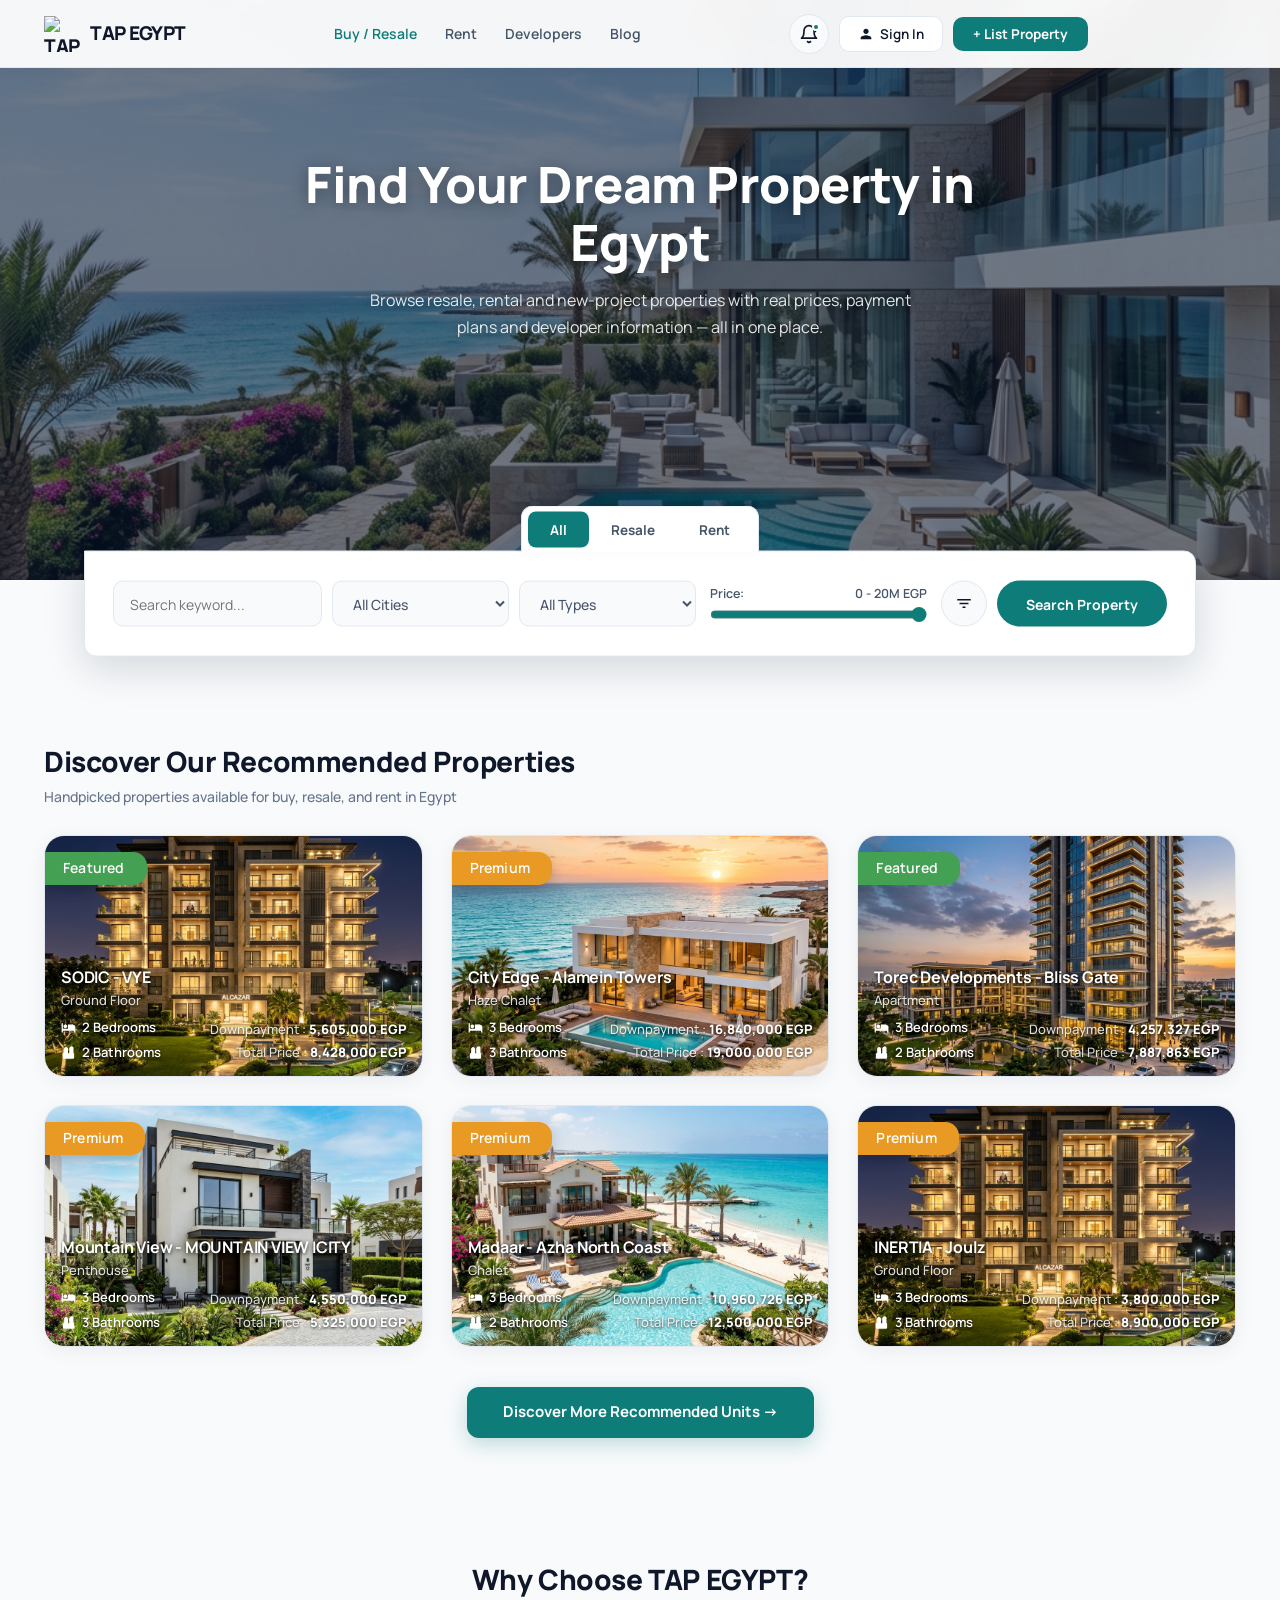
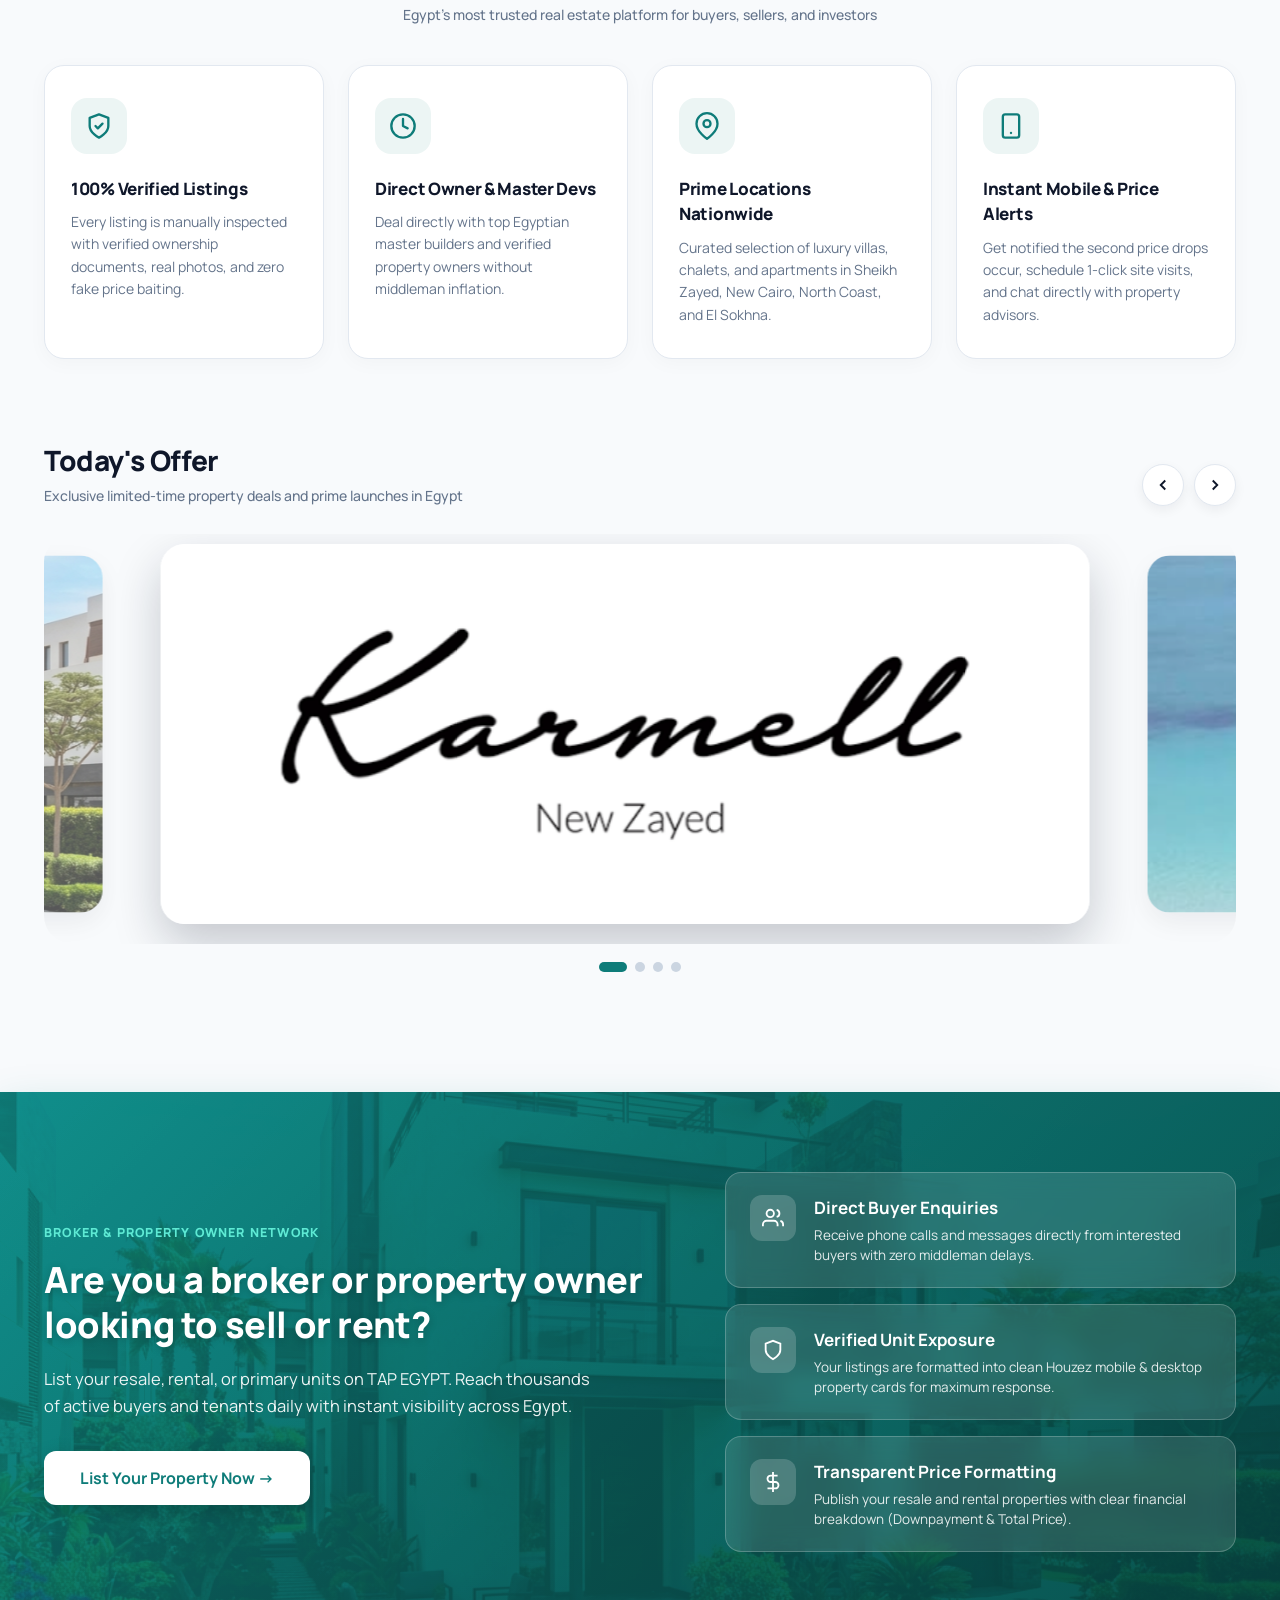
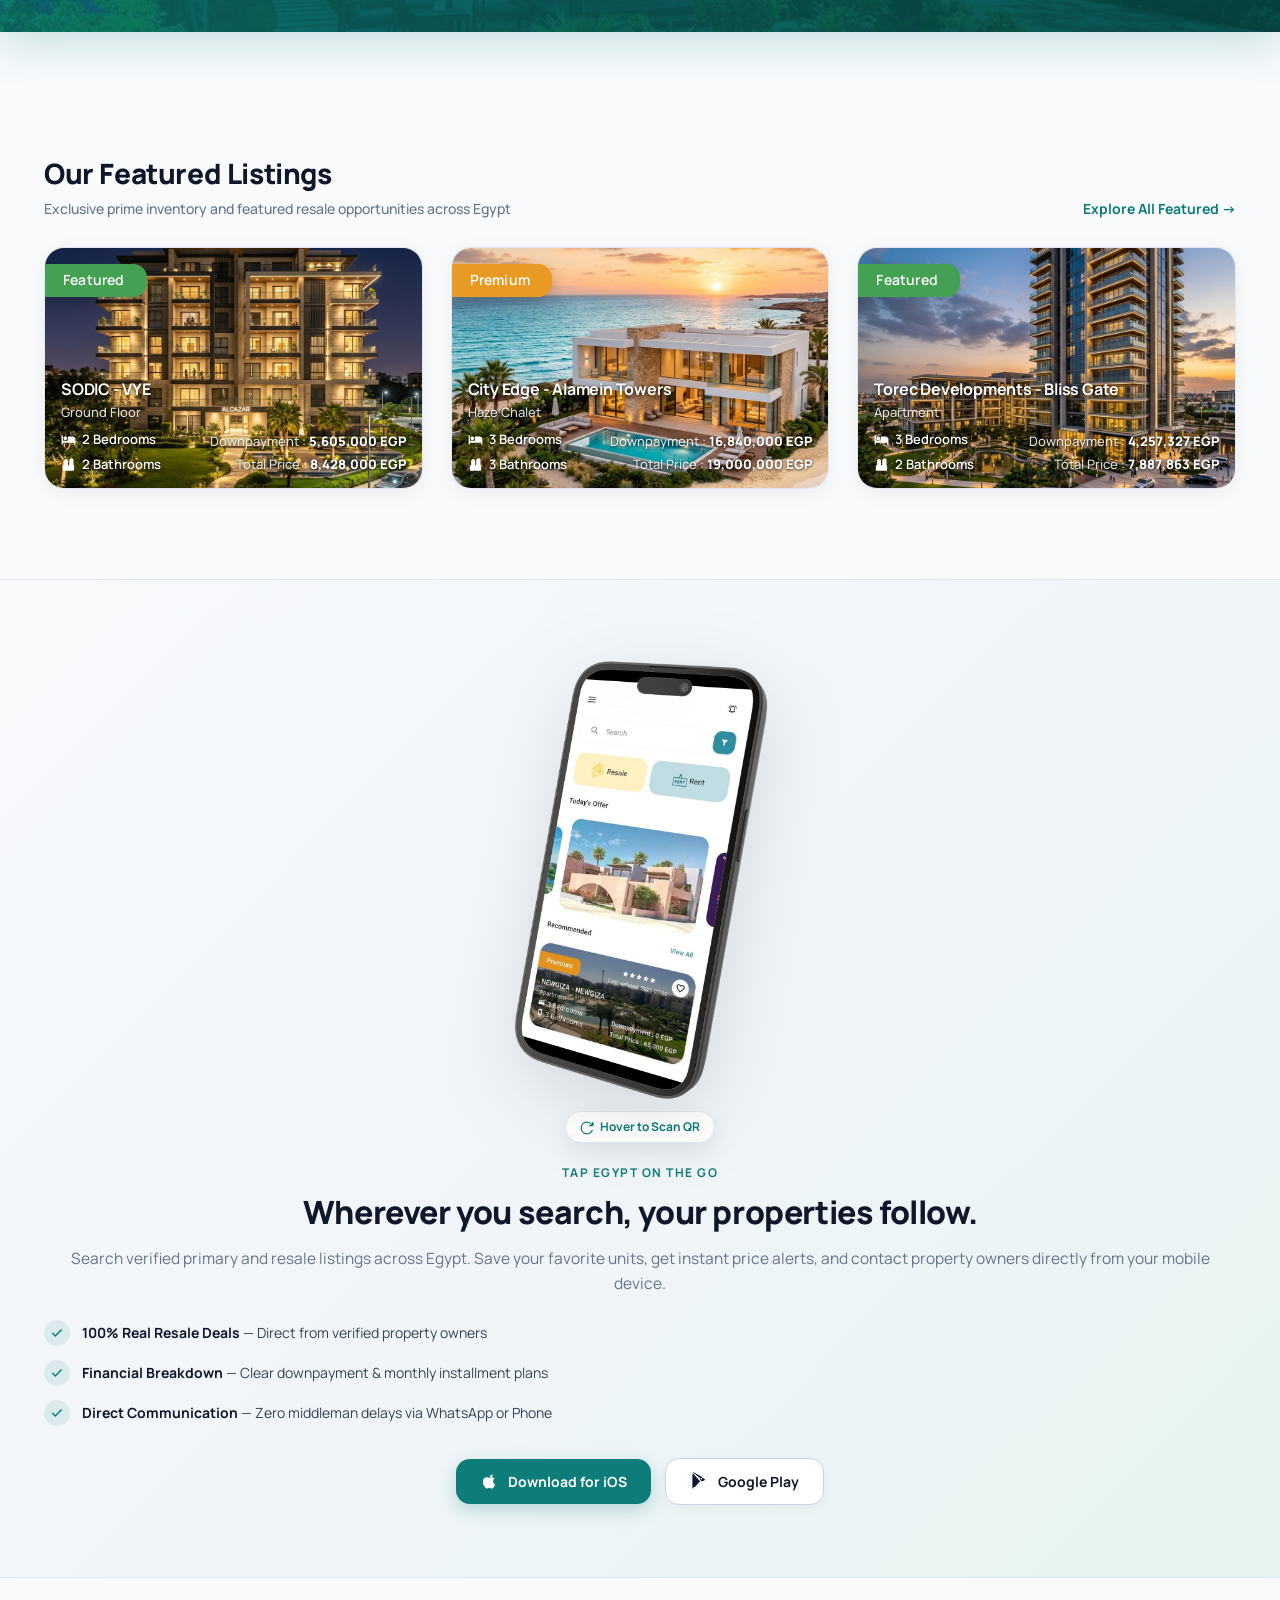
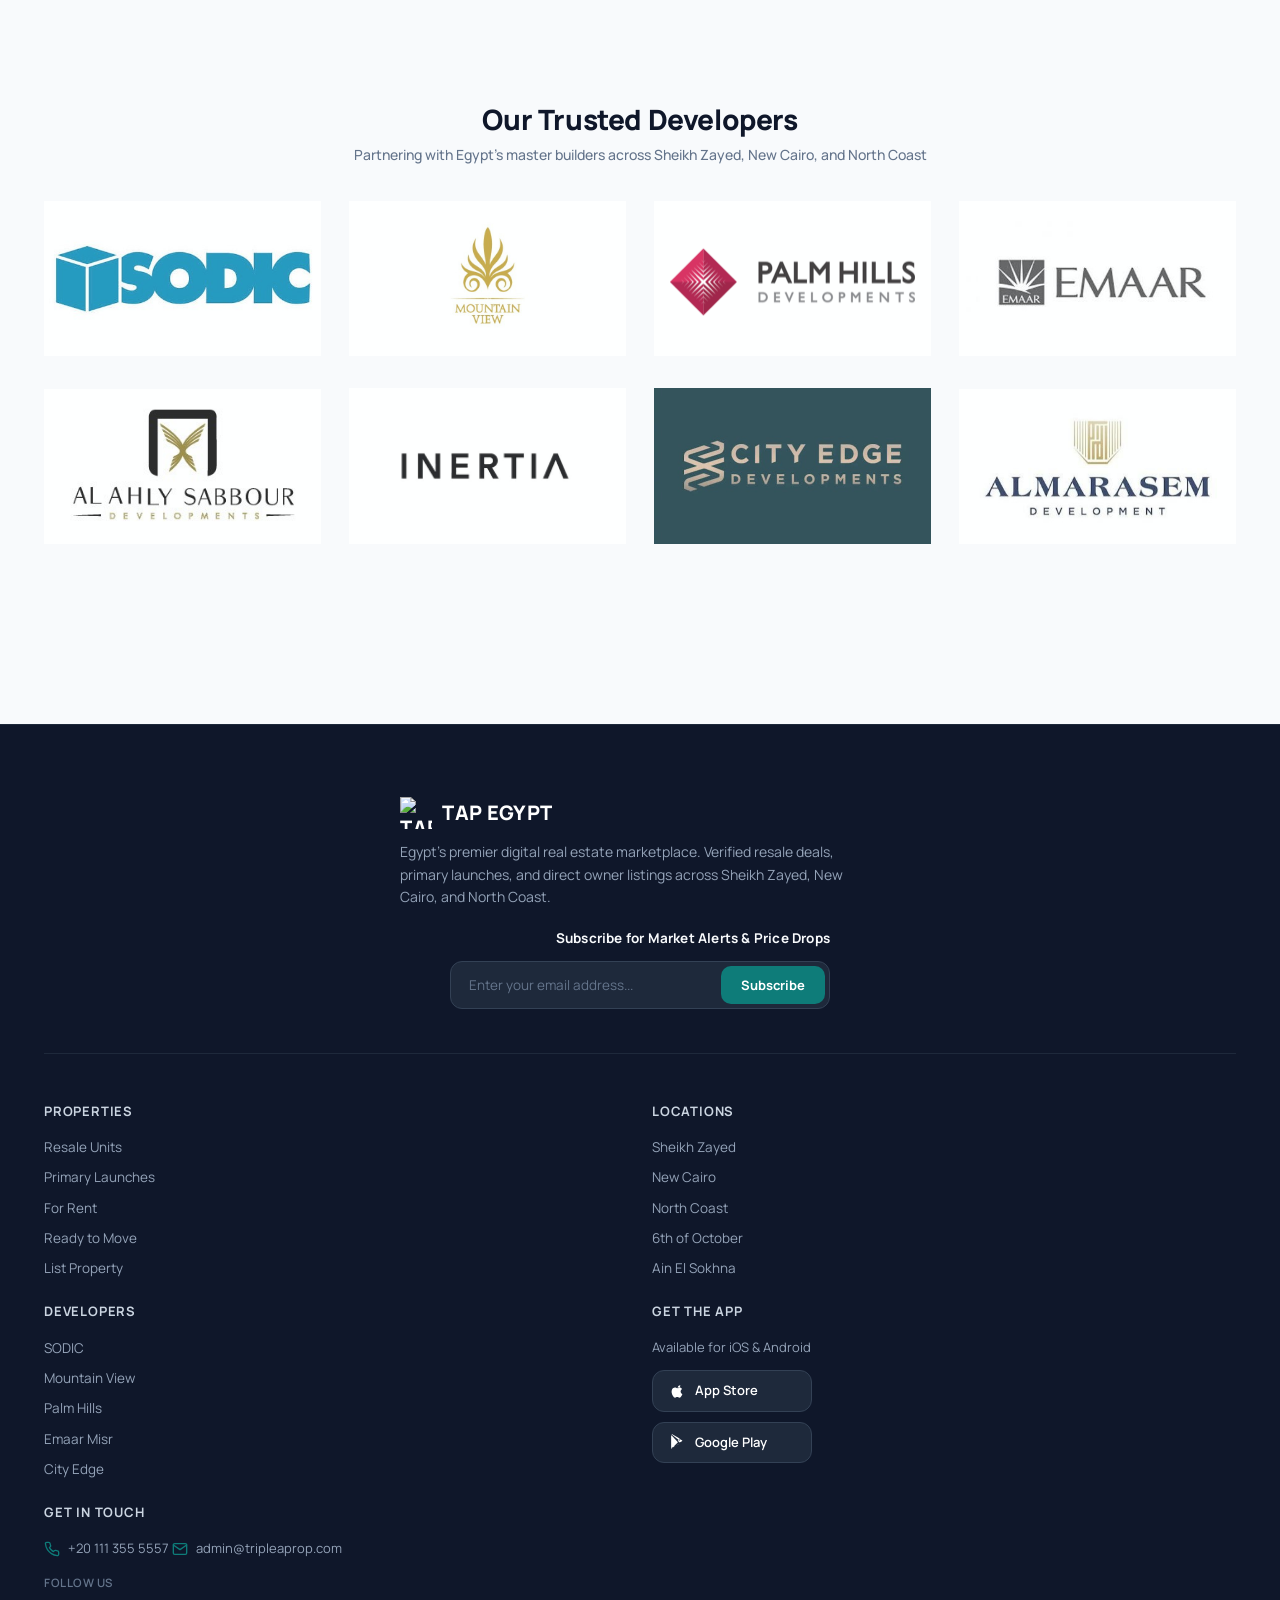
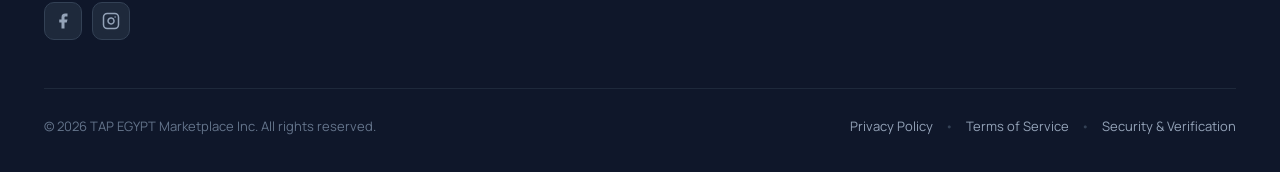
==== index.html @ 35339cf1 "Add files via upload" ====
<!DOCTYPE html>
<html lang="en">
<head>
  <meta charset="UTF-8">
  <meta name="viewport" content="width=device-width, initial-scale=1.0">
  <title>TAP EGYPT — Egyptian Real-Estate Marketplace</title>
  <meta name="description" content="The digital real-estate marketplace for buying, reselling and discovering property in Egypt.">
  <meta name="theme-color" content="#0B0E11">

  <!-- Manrope Font -->
  <link rel="preconnect" href="https://fonts.googleapis.com">
  <link rel="preconnect" href="https://fonts.gstatic.com" crossorigin>
  <link href="https://fonts.googleapis.com/css2?family=Manrope:wght@400;500;600;700;800&display=swap" rel="stylesheet">

  <!-- Favicon & Tab Icon -->
  <link rel="icon" type="image/png" href="images/tapegypt_logo_transparent.png">
  <link rel="apple-touch-icon" href="images/tapegypt_logo_transparent.png">

  <!-- Stylesheet -->
  <link rel="stylesheet" href="tapegypt.css?v=1.0">
</head>
<body>

  <!-- 1. EXECUTIVE PRODUCTION NAVBAR WITH FULL AWARD-WINNING UX -->
  <header id="site-navbar" class="site-navbar">
    <div class="container navbar-inner">
      
      <!-- Brand Logo (Exact TAP EGYPT App Logo from photo_2026-08-11_16-18-17.jpg) -->
      <a href="#/" class="brand-logo">
        <img src="images/tapegypt_logo_transparent.png" alt="TAP EGYPT Logo" style="width: 36px; height: 36px; object-fit: contain;">
        <span>TAP EGYPT</span>
      </a>

      <!-- Navigation Links Structure -->
      <ul class="nav-links">
        <li><a href="#/properties" class="nav-link active">Buy / Resale</a></li>
        <li><a href="#/properties" class="nav-link" onclick="app.setMode('rent')">Rent</a></li>
        <li><a href="#/" class="nav-link" onclick="document.getElementById('explore-devs').scrollIntoView({behavior:'smooth'})">Developers</a></li>
        <li><a href="#/" class="nav-link" onclick="app.openBlogModal()">Blog</a></li>
      </ul>

      <!-- Action Cluster: QR App Hover, Saved Heart, Notification Bell, Auth & Add Listing -->
      <div class="nav-right-actions">
        
        <!-- 1. Download App QR Popover Trigger -->
        <div class="nav-qr-wrapper">
          <button class="btn-nav-app-qr">
            <svg width="15" height="15" viewBox="0 0 24 24" fill="currentColor"><path d="M17 1.01L7 1c-1.1 0-2 .9-2 2v18c0 1.1.9 2 2 2h10c1.1 0 2-.9 2-2V3c0-1.1-.9-1.99-2-1.99zM17 19H7V5h10v14z"/></svg>
            App
          </button>

          <div class="nav-qr-popover">
            <div class="qr-popover-text">Scan to Download TAP EGYPT Mobile App</div>
            <img src="images/tap_egypt_app_qr.png?v=3" alt="TAP EGYPT App QR" class="qr-code-img" style="width: 140px; height: 140px; border-radius: 8px; background: #FFFFFF; padding: 4px;">
            <div style="font-size: 11px; color: var(--teal-primary); font-weight: 700;">iOS & Android</div>
          </div>
        </div>

        <!-- 2. Saved Units Heart Button with Live Counter Badge -->
        <button class="btn-nav-saved-heart" title="Saved Properties" onclick="app.sortOption='favorites'; window.location.hash='#/properties';">
          <svg viewBox="0 0 24 24"><path d="M12 21.35l-1.45-1.32C5.4 15.36 2 12.28 2 8.5 2 5.42 4.42 3 7.5 3c1.74 0 3.41.81 4.5 2.09C13.09 3.81 14.76 3 16.5 3 19.58 3 22 5.42 22 8.5c0 3.78-3.4 6.86-8.55 11.54L12 21.35z"/></svg>
          <span id="header-fav-count" class="saved-badge-pill">0</span>
        </button>        <!-- 3. Notification Bell Icon with App Notification Card -->
        <div class="nav-bell-wrapper">
          <button id="btn-nav-bell" class="btn-nav-bell" title="Notifications">
            <svg width="20" height="20" viewBox="0 0 24 24" fill="none" stroke="currentColor" stroke-width="2" stroke-linecap="round" stroke-linejoin="round">
              <path d="M18 8A6 6 0 0 0 6 8c0 7-3 9-3 9h18s-3-2-3-9"></path>
              <path d="M13.73 21a2 2 0 0 1-3.46 0"></path>
              <path d="M19.5 4.5a3.5 3.5 0 0 1 0 4.5"></path>
            </svg>
            <span class="bell-badge-dot"></span>
          </button>

          <!-- Notification Dropdown Popover matching photo_2026-08-12_16-59-13.jpg -->
          <div id="nav-bell-popover" class="nav-bell-popover">
            <div class="bell-popover-head">
              <span class="bell-popover-title">Notifications</span>
              <span class="bell-popover-count">1 New</span>
            </div>

            <div class="app-notif-card">
              <div class="app-notif-card-header">
                <div class="app-notif-card-title-group">
                  <div class="app-notif-brand-badge">
                    <svg viewBox="0 0 24 24"><path d="M10 20v-6h4v6h5v-8h3L12 3 2 12h3v8z"/></svg>
                  </div>
                  <span class="app-notif-card-title">Greetings..</span>
                </div>
                <span class="app-notif-timestamp">Today at 4:15 PM</span>
              </div>
              <div class="app-notif-card-body">
                <p class="app-notif-message-text">Welcome to TAP EGYPT! Search resale units, connect directly with agents, or download our iOS & Android mobile app.</p>
              </div>
            </div>
          </div>
        </div>

        <!-- 4. Dynamic Auth Button / Signed-In User State -->
        <div id="nav-auth-container">
          <button class="btn-nav-auth" onclick="app.openAuthModal()">
            <svg width="16" height="16" viewBox="0 0 24 24" fill="currentColor"><path d="M12 12c2.21 0 4-1.79 4-4s-1.79-4-4-4-4 1.79-4 4 1.79 4 4 4zm0 2c-2.67 0-8 1.34-8 4v2h16v-2c0-2.66-5.33-4-8-4z"/></svg>
            Sign In
          </button>
        </div>

        <!-- 5. List Property Primary Action CTA -->
        <button class="btn-nav-teal" onclick="app.openListingModal()">
          + List Property
        </button>

      </div>

      <!-- Mobile Right Header Actions: Notification Bell + Teal 3-Bar Menu -->
      <div class="mobile-header-actions">
        <button class="mobile-menu-btn" onclick="document.getElementById('mobile-drawer').classList.add('open')" title="Menu">
          <svg width="26" height="26" viewBox="0 0 24 24" fill="#0E7C79"><path d="M3 18h18v-2H3v2zm0-5h18v-2H3v2zm0-7v2h18V6H3z"/></svg>
        </button>
      </div>

    </div>
  </header>

  <!-- AUTHENTICATION MODAL (LOGIN / SIGN UP SYSTEM) -->
  <div id="auth-modal-overlay" class="modal-overlay">
    <div class="modal-card">
      <button class="modal-close-btn" onclick="app.closeAuthModal()">✕</button>

      <div class="modal-tabs-row">
        <button id="tab-login-btn" class="modal-tab-btn active" onclick="app.switchAuthTab('login')">Sign In</button>
        <button id="tab-signup-btn" class="modal-tab-btn" onclick="app.switchAuthTab('signup')">Create Account</button>
      </div>

      <!-- Login Form View -->
      <form id="login-form" onsubmit="event.preventDefault(); app.handleAuthSubmit('login');">
        <div class="modal-header-title">Welcome back</div>
        <div class="modal-header-sub">Sign in to manage your resale listings and get market offers.</div>

        <div class="modal-form-group">
          <label class="modal-form-label">Email Address</label>
          <input type="email" id="login-email-input" class="modal-form-input" placeholder="abdelrahman@tapegypt.com" required>
        </div>

        <div class="modal-form-group">
          <label class="modal-form-label">Password</label>
          <input type="password" class="modal-form-input" placeholder="••••••••" required>
        </div>

        <button type="submit" class="btn-modal-submit">Sign In to TAP EGYPT</button>
      </form>

      <!-- Signup Form View -->
      <form id="signup-form" style="display: none;" onsubmit="event.preventDefault(); app.handleAuthSubmit('signup');">
        <div class="modal-header-title">Create Account</div>
        <div class="modal-header-sub">Join TAP EGYPT to list your units and get market offers via email.</div>

        <div class="modal-form-group">
          <label class="modal-form-label">Full Name</label>
          <input type="text" id="signup-name-input" class="modal-form-input" placeholder="Abdelrahman Tarek" required>
        </div>

        <div class="modal-form-group">
          <label class="modal-form-label">Phone Number</label>
          <input type="tel" class="modal-form-input" placeholder="+20 100 123 4567" required>
        </div>

        <div class="modal-form-group">
          <label class="modal-form-label">Email Address</label>
          <input type="email" class="modal-form-input" placeholder="name@example.com" required>
        </div>

        <div class="modal-form-group">
          <label class="modal-form-label">Create Password</label>
          <input type="password" class="modal-form-input" placeholder="••••••••" required>
        </div>

        <button type="submit" class="btn-modal-submit">Create Account</button>
      </form>

    </div>
  </div>

  <!-- LIST YOUR PROPERTY SUBMISSION MODAL -->
  <div id="listing-modal-overlay" class="modal-overlay">
    <div class="modal-card">
      <button class="modal-close-btn" onclick="app.closeListingModal()">✕</button>

      <div class="modal-header-title">+ List Your Property</div>
      <div class="modal-header-sub">Reach thousands of active property buyers and renters in Egypt.</div>

      <form onsubmit="event.preventDefault(); app.handleListingSubmit(this);">
        <div class="modal-form-group">
          <label class="modal-form-label">Property Title</label>
          <input type="text" name="title" class="modal-form-input" placeholder="e.g. 3 Bedroom Chalet in Hacienda Bay" required>
        </div>

        <div style="display: grid; grid-template-columns: 1fr 1fr; gap: 12px;">
          <div class="modal-form-group">
            <label class="modal-form-label">Listing Type</label>
            <select name="type" class="modal-form-input" style="cursor: pointer;">
              <option value="For Sale">For Sale (Resale)</option>
              <option value="For Rent">For Rent</option>
            </select>
          </div>

          <div class="modal-form-group">
            <label class="modal-form-label">Location</label>
            <select name="location" class="modal-form-input" style="cursor: pointer;">
              <option value="North Coast">North Coast</option>
              <option value="El Sheikh Zayed">Sheikh Zayed</option>
              <option value="New Cairo">New Cairo</option>
              <option value="6 October">6 October</option>
              <option value="El Sokhna">El Sokhna</option>
            </select>
          </div>
        </div>

        <div style="display: grid; grid-template-columns: 1fr 1fr; gap: 12px;">
          <div class="modal-form-group">
            <label class="modal-form-label">Price (EGP)</label>
            <input type="number" name="price" class="modal-form-input" placeholder="7,500,000" required>
          </div>

          <div class="modal-form-group">
            <label class="modal-form-label">Contact Phone</label>
            <input type="tel" name="phone" class="modal-form-input" placeholder="+20 100 000 0000" required>
          </div>
        </div>

        <button type="submit" class="btn-modal-submit">Publish Property Listing</button>
      </form>
    </div>
  </div>

  <!-- BLOG / MARKET INSIGHTS MODAL -->
  <div id="blog-modal-overlay" class="modal-overlay">
    <div class="modal-card" style="max-width: 680px;">
      <button class="modal-close-btn" onclick="app.closeBlogModal()">✕</button>

      <div class="modal-header-title">TAP EGYPT Market Insights</div>
      <div class="modal-header-sub">Latest real estate guides, price trends, and developer news in Egypt.</div>

      <div style="display: flex; flex-direction: column; gap: 16px; max-height: 400px; overflow-y: auto; padding-right: 8px;">
        
        <div style="padding: 16px; border: 1px solid var(--border-light); border-radius: 12px; background: var(--bg-offwhite);">
          <div style="font-size: 11px; font-weight: 700; color: var(--teal-primary); text-transform: uppercase;">Guide • August 2026</div>
          <div style="font-size: 16px; font-weight: 700; color: var(--text-primary); margin: 4px 0 6px;">How to Buy Resale Units with 0% Commission in Egypt</div>
          <div style="font-size: 13.5px; color: var(--text-secondary); line-height: 1.5;">Learn the exact steps to acquire direct resale chalets in Hacienda and Sheikh Zayed villas directly from original owners with verified documentation.</div>
        </div>

        <div style="padding: 16px; border: 1px solid var(--border-light); border-radius: 12px; background: var(--bg-offwhite);">
          <div style="font-size: 11px; font-weight: 700; color: var(--resale-yellow-dark); text-transform: uppercase;">Market News • 2026</div>
          <div style="font-size: 16px; font-weight: 700; color: var(--text-primary); margin: 4px 0 6px;">SODIC & ORA Compound Price Reports in Sheikh Zayed</div>
          <div style="font-size: 13.5px; color: var(--text-secondary); line-height: 1.5;">An in-depth breakdown of square meter price movements, downpayment structures, and installment timelines across premier West Cairo developments.</div>
        </div>

      </div>
    </div>
  </div>

  <!-- Mobile Navigation Drawer -->
  <div id="mobile-drawer" class="filter-drawer-overlay">
    <div class="filter-drawer-panel-left" style="width: 280px;">
      <div class="drawer-head-row" style="background: var(--dark-surface); color: #FFF;">
        <div>
          <div style="font-weight: 700; font-size: 16px;">TAP EGYPT</div>
          <div style="font-size: 12px; color: #9CA3AF;">Digital Real Estate Marketplace</div>
        </div>
        <button class="btn-drawer-close" style="color:#FFF;" onclick="document.getElementById('mobile-drawer').classList.remove('open')">✕</button>
      </div>
      <div class="drawer-body-scroll">
        <div class="nav-link" onclick="app.openListingModal(); document.getElementById('mobile-drawer').classList.remove('open');" style="color: var(--teal-primary); font-weight: 700; margin-bottom: 14px;">+ List Property</div>
        <div class="nav-link" onclick="window.location.hash='#/properties'; document.getElementById('mobile-drawer').classList.remove('open');" style="margin-bottom: 12px;">Buy / Resale</div>
        <div class="nav-link" onclick="app.setMode('rent'); document.getElementById('mobile-drawer').classList.remove('open');" style="margin-bottom: 12px;">Rent</div>
        <div class="nav-link" onclick="document.getElementById('explore-devs').scrollIntoView({behavior:'smooth'}); document.getElementById('mobile-drawer').classList.remove('open');" style="margin-bottom: 12px;">Developers</div>
        <div class="nav-link" onclick="app.openBlogModal(); document.getElementById('mobile-drawer').classList.remove('open');" style="margin-bottom: 12px;">Blog & News</div>
        <div class="nav-link" onclick="app.openAuthModal(); document.getElementById('mobile-drawer').classList.remove('open');">Sign In / Register</div>
      </div>
    </div>
  </div>

  <!-- MAIN ROUTER CONTAINER -->
  <main id="app-main">

    <!-- HOMEPAGE LANDING VIEW -->
    <div id="home-view">

      <!-- 2. FULL-WIDTH HERO WITH DARK OVERLAY — Houzez-style centered layout -->
      <section class="product-hero-section">
        <img class="hero-bg-photo" src="images/luxury_hero_villa.png" alt="Egyptian Luxury Real Estate Marketplace">
        <div class="hero-scrim-overlay"></div>

        <!-- Centered Headline & Subtitle -->
        <div class="hero-content-wrap">
          <h1 class="hero-title-main">Find Your Dream Property in Egypt</h1>
          <p class="hero-paragraph-sub">
            Browse resale, rental and new-project properties with real prices, payment plans and developer information — all in one place.
          </p>
        </div>

        <!-- Search Card — absolute bottom-center, overlapping into the section below -->
        <div class="hero-search-overlap-container">
          <div class="hero-search-wrapper-exact">

            <!-- Search Mode Tabs -->
            <div class="hero-tab-pills-wrap">
              <button class="hero-mode-pill active" data-mode="all" onclick="app.setMode('all')">All</button>
              <button class="hero-mode-pill" data-mode="resale" onclick="app.setMode('resale')">Resale</button>
              <button class="hero-mode-pill" data-mode="rent" onclick="app.setMode('rent')">Rent</button>
            </div>

            <!-- Main White Search Card (full original content restored) -->
            <div class="hero-search-card-exact">

              <!-- Always-Visible Search Row -->
              <div class="search-main-bar-row">
                <input type="text" class="hero-input-field-white search-input-field" placeholder="Search keyword...">

                <select id="hero-city-select" class="hero-select-field-white">
                  <option value="">All Cities</option>
                </select>

                <select id="hero-type-select" class="hero-select-field-white">
                  <option value="">All Types</option>
                </select>

                <div class="hero-price-slider-box">
                  <div class="price-slider-head">
                    <span>Price:</span>
                    <span id="hero-price-val-label">0 - 20M EGP</span>
                  </div>
                  <input type="range" min="0" max="20000000" step="500000" value="20000000" class="range-slider-native" id="hero-price-slider">

                  <!-- 1-Click Price Range Shortcut Chips -->
                  <div class="hero-price-quick-chips">
                    <span class="price-quick-chip" onclick="app.setPriceQuickFilter(0, 5000000)">&lt; 5M</span>
                    <span class="price-quick-chip" onclick="app.setPriceQuickFilter(5000000, 10000000)">5M - 10M</span>
                    <span class="price-quick-chip" onclick="app.setPriceQuickFilter(10000000, 20000000)">10M+</span>
                  </div>
                </div>

                <div class="hero-actions-mobile-group">
                  <button id="btn-toggle-advanced-hero" class="btn-circle-filter-toggle" title="Advanced Filter">
                    <svg viewBox="0 0 24 24"><path d="M10 18h4v-2h-4v2zM3 6v2h18V6H3zm3 7h12v-2H6v2z"/></svg>
                  </button>

                  <button class="btn-teal-search-main" onclick="window.location.hash='#/properties'">Search Property</button>
                </div>
              </div>

              <!-- Advanced Floating Popover Panel -->
              <div id="hero-advanced-panel" class="hero-advanced-expandable-panel">

                <!-- Secondary Dropdowns Grid -->
                <div class="advanced-dropdowns-grid">
                  <div class="adv-field-group">
                    <label class="adv-field-label">Baths</label>
                    <select id="hero-adv-baths" class="hero-select-field-white">
                      <option value="">All Baths</option>
                      <option value="1">1 Bath</option>
                      <option value="2">2 Baths</option>
                      <option value="3">3 Baths</option>
                      <option value="4">4+ Baths</option>
                    </select>
                  </div>

                  <div class="adv-field-group">
                    <label class="adv-field-label">Bedrooms</label>
                    <select id="hero-adv-beds" class="hero-select-field-white">
                      <option value="">All Bedrooms</option>
                      <option value="1">1 Bedroom</option>
                      <option value="2">2 Bedrooms</option>
                      <option value="3">3 Bedrooms</option>
                      <option value="4">4+ Bedrooms</option>
                    </select>
                  </div>

                  <div class="adv-field-group">
                    <label class="adv-field-label">Min size</label>
                    <select id="hero-adv-min-size" class="hero-select-field-white">
                      <option value="">Min (m²)</option>
                      <option value="50">50 m²</option>
                      <option value="100">100 m²</option>
                      <option value="150">150 m²</option>
                      <option value="200">200 m²</option>
                    </select>
                  </div>

                  <div class="adv-field-group">
                    <label class="adv-field-label">Max size</label>
                    <select id="hero-adv-max-size" class="hero-select-field-white">
                      <option value="">Max (m²)</option>
                      <option value="200">200 m²</option>
                      <option value="300">300 m²</option>
                      <option value="400">400 m²</option>
                      <option value="500">500+ m²</option>
                    </select>
                  </div>
                </div>

                <!-- Amenities Checkboxes Grid -->
                <div class="amenities-section-title">Amenities:</div>
                <div class="amenities-checkboxes-grid">
                  <label class="amenity-checkbox-label"><input type="checkbox"> Air Condition</label>
                  <label class="amenity-checkbox-label"><input type="checkbox"> Disabled Access</label>
                  <label class="amenity-checkbox-label"><input type="checkbox"> Floor</label>
                  <label class="amenity-checkbox-label"><input type="checkbox"> Heating</label>
                  <label class="amenity-checkbox-label"><input type="checkbox"> Renovation</label>
                  <label class="amenity-checkbox-label"><input type="checkbox"> Window Type</label>
                  <label class="amenity-checkbox-label"><input type="checkbox"> Cable TV</label>
                  <label class="amenity-checkbox-label"><input type="checkbox"> Elevator</label>
                  <label class="amenity-checkbox-label"><input type="checkbox"> Furnishing</label>
                  <label class="amenity-checkbox-label"><input type="checkbox"> Intercom</label>
                  <label class="amenity-checkbox-label"><input type="checkbox"> Security</label>
                  <label class="amenity-checkbox-label"><input type="checkbox"> Ceiling Height</label>
                  <label class="amenity-checkbox-label"><input type="checkbox"> Fence</label>
                  <label class="amenity-checkbox-label"><input type="checkbox"> Garage</label>
                  <label class="amenity-checkbox-label"><input type="checkbox"> Parking</label>
                  <label class="amenity-checkbox-label"><input type="checkbox"> Swimming Pool</label>
                  <label class="amenity-checkbox-label"><input type="checkbox"> Garden</label>
                  <label class="amenity-checkbox-label"><input type="checkbox"> Pet Friendly</label>
                  <label class="amenity-checkbox-label"><input type="checkbox"> WiFi</label>
                </div>

                <!-- Action Row -->
                <div class="adv-actions-row">
                  <button class="btn-adv-reset" onclick="app.resetFilters()">Clear Filters</button>
                  <button class="btn-adv-apply" onclick="window.location.hash='#/properties';">Apply Filters</button>
                </div>

              </div>
              <!-- end advanced panel -->

            </div>
            <!-- end search card -->

          </div>
        </div>

      </section>

      <!-- 3. MARKETPLACE MAIN BODY (Subtle Off-White #F7F8F9) -->
      <main class="marketplace-main-body" style="padding-top: 140px;">


        
        <!-- SECTION 1: RECOMMENDED PROPERTIES -->
        <section class="recommended-section container">
          <div class="hz-section-header">
            <div class="hz-section-header-text">
              <h2 class="hz-section-title">Discover Our Recommended Properties</h2>
              <p class="hz-section-subtitle">Handpicked properties available for buy, resale, and rent in Egypt</p>
            </div>
          </div>

          <div id="featured-properties-target" class="app-cards-grid"></div>

          <div class="discover-more-wrap">
            <a href="#/properties" class="btn-discover-more-units">
              Discover More Recommended Units →
            </a>
          </div>
        </section>

        <!-- SECTION 1.5: WHY CHOOSE TAP EGYPT (WHY USE OUR SERVICES) -->
        <section class="why-choose-us-section container">
          <div class="hz-section-header" style="text-align: center; flex-direction: column; align-items: center; margin-bottom: 40px;">
            <h2 class="hz-section-title">Why Choose TAP EGYPT?</h2>
            <p class="hz-section-subtitle">Egypt’s most trusted real estate platform for buyers, sellers, and investors</p>
          </div>

          <div class="why-choose-grid">
            
            <!-- Card 1 -->
            <div class="why-choose-card">
              <div class="why-choose-icon-wrap">
                <svg width="28" height="28" viewBox="0 0 24 24" fill="none" stroke="currentColor" stroke-width="2" stroke-linecap="round" stroke-linejoin="round">
                  <path d="M12 22s8-4 8-10V5l-8-3-8 3v7c0 6 8 10 8 10z"/>
                  <path d="M9 12l2 2 4-4"/>
                </svg>
              </div>
              <h3 class="why-choose-card-title">100% Verified Listings</h3>
              <p class="why-choose-card-desc">Every listing is manually inspected with verified ownership documents, real photos, and zero fake price baiting.</p>
            </div>

            <!-- Card 2 -->
            <div class="why-choose-card">
              <div class="why-choose-icon-wrap">
                <svg width="28" height="28" viewBox="0 0 24 24" fill="none" stroke="currentColor" stroke-width="2" stroke-linecap="round" stroke-linejoin="round">
                  <circle cx="12" cy="12" r="10"/>
                  <path d="M12 6v6l4 2"/>
                </svg>
              </div>
              <h3 class="why-choose-card-title">Direct Owner & Master Devs</h3>
              <p class="why-choose-card-desc">Deal directly with top Egyptian master builders and verified property owners without middleman inflation.</p>
            </div>

            <!-- Card 3 -->
            <div class="why-choose-card">
              <div class="why-choose-icon-wrap">
                <svg width="28" height="28" viewBox="0 0 24 24" fill="none" stroke="currentColor" stroke-width="2" stroke-linecap="round" stroke-linejoin="round">
                  <path d="M21 10c0 7-9 13-9 13s-9-6-9-13a9 9 0 0 1 18 0z"/>
                  <circle cx="12" cy="10" r="3"/>
                </svg>
              </div>
              <h3 class="why-choose-card-title">Prime Locations Nationwide</h3>
              <p class="why-choose-card-desc">Curated selection of luxury villas, chalets, and apartments in Sheikh Zayed, New Cairo, North Coast, and El Sokhna.</p>
            </div>

            <!-- Card 4 -->
            <div class="why-choose-card">
              <div class="why-choose-icon-wrap">
                <svg width="28" height="28" viewBox="0 0 24 24" fill="none" stroke="currentColor" stroke-width="2" stroke-linecap="round" stroke-linejoin="round">
                  <rect x="5" y="2" width="14" height="20" rx="2" ry="2"/>
                  <line x1="12" y1="18" x2="12.01" y2="18"/>
                </svg>
              </div>
              <h3 class="why-choose-card-title">Instant Mobile & Price Alerts</h3>
              <p class="why-choose-card-desc">Get notified the second price drops occur, schedule 1-click site visits, and chat directly with property advisors.</p>
            </div>

          </div>
        </section>

        <!-- SECTION 2: TODAY'S OFFER SLIDER -->
        <section class="todays-offer-section container">
          <div class="todays-offer-header">
            <div>
              <h2 class="todays-offer-title">Today's Offer</h2>
              <p class="todays-offer-subtitle">Exclusive limited-time property deals and prime launches in Egypt</p>
            </div>
            <div class="offer-slider-nav-btns">
              <button class="offer-nav-btn prev" onclick="app.scrollOfferSlider(-1)" title="Previous Offer">
                <svg width="18" height="18" viewBox="0 0 24 24" fill="none" stroke="currentColor" stroke-width="2.5"><path d="M15 18l-6-6 6-6"/></svg>
              </button>
              <button class="offer-nav-btn next" onclick="app.scrollOfferSlider(1)" title="Next Offer">
                <svg width="18" height="18" viewBox="0 0 24 24" fill="none" stroke="currentColor" stroke-width="2.5"><path d="M9 18l6-6-6-6"/></svg>
              </button>
            </div>
          </div>

          <!-- Horizontal Carousel Track -->
          <div id="todays-offer-slider-track" class="todays-offer-slider-track"></div>
        </section>

        <!-- SECTION 2.5: FULL-WIDTH BROKER & OWNER SECTION -->
        <section class="broker-fullwidth-section">
          <img src="images/mountain_view.png" alt="Mountain View Real Estate" class="broker-fw-bg" loading="lazy">
          <div class="broker-fw-overlay"></div>

          <div class="container broker-fw-container">
            <div class="broker-fw-grid">
              
              <!-- Left Column: Headline, Copy, Action -->
              <div class="broker-fw-left">
                <span class="broker-fw-kicker">BROKER & PROPERTY OWNER NETWORK</span>
                <h2 class="broker-fw-title">Are you a broker or property owner looking to sell or rent?</h2>
                <p class="broker-fw-sub">
                  List your resale, rental, or primary units on TAP EGYPT. Reach thousands of active buyers and tenants daily with instant visibility across Egypt.
                </p>
                <div class="broker-fw-cta-row">
                  <button class="btn-broker-fw-primary" onclick="app.openListPropertyModal()">
                    List Your Property Now →
                  </button>
                </div>
              </div>

              <!-- Right Column: 3 Clean Value Cards -->
              <div class="broker-fw-right">
                <div class="broker-value-card">
                  <div class="value-card-icon">
                    <svg width="22" height="22" viewBox="0 0 24 24" fill="none" stroke="currentColor" stroke-width="2"><path d="M17 21v-2a4 4 0 0 0-4-4H5a4 4 0 0 0-4 4v2"/><circle cx="9" cy="7" r="4"/><path d="M23 21v-2a4 4 0 0 0-3-3.87"/><path d="M16 3.13a4 4 0 0 1 0 7.75"/></svg>
                  </div>
                  <div>
                    <h3 class="value-card-title">Direct Buyer Enquiries</h3>
                    <p class="value-card-desc">Receive phone calls and messages directly from interested buyers with zero middleman delays.</p>
                  </div>
                </div>

                <div class="broker-value-card">
                  <div class="value-card-icon">
                    <svg width="22" height="22" viewBox="0 0 24 24" fill="none" stroke="currentColor" stroke-width="2"><path d="M12 22s8-4 8-10V5l-8-3-8 3v7c0 6 8 10 8 10z"/></svg>
                  </div>
                  <div>
                    <h3 class="value-card-title">Verified Unit Exposure</h3>
                    <p class="value-card-desc">Your listings are formatted into clean Houzez mobile & desktop property cards for maximum response.</p>
                  </div>
                </div>

                <div class="broker-value-card">
                  <div class="value-card-icon">
                    <svg width="22" height="22" viewBox="0 0 24 24" fill="none" stroke="currentColor" stroke-width="2"><line x1="12" y1="1" x2="12" y2="23"/><path d="M17 5H9.5a3.5 3.5 0 0 0 0 7h5a3.5 3.5 0 0 1 0 7H6"/></svg>
                  </div>
                  <div>
                    <h3 class="value-card-title">Transparent Price Formatting</h3>
                    <p class="value-card-desc">Publish your resale and rental properties with clear financial breakdown (Downpayment & Total Price).</p>
                  </div>
                </div>
              </div>

            </div>
          </div>
        </section>

        <!-- SECTION 2.8: OUR FEATURED LISTINGS -->
        <section class="todays-offer-section container" style="margin-bottom: 90px;">
          <div class="todays-offer-header">
            <div>
              <h2 class="todays-offer-title">Our Featured Listings</h2>
              <p class="todays-offer-subtitle">Exclusive prime inventory and featured resale opportunities across Egypt</p>
            </div>
            <a href="#/properties" style="font-size: 14px; font-weight: 700; color: var(--teal-primary); text-decoration: none;">
              Explore All Featured →
            </a>
          </div>

          <div id="our-featured-properties-target" class="app-cards-grid"></div>
        </section>

        <!-- SECTION 3: APP SHOWCASE (FULL-WIDTH SOFT TINT BANNER) -->
        <section class="app-fullwidth-showcase-section">
          <div class="container">
            <div class="app-fullwidth-grid">
              
              <!-- Left Column: 3D Flip Phone Container (Flips on hover to reveal QR code) -->
              <div class="app-showcase-img-col">
                <div class="phone-flip-card">
                  <div class="phone-flip-inner">
                    
                    <!-- Front Side: Phone Mockup -->
                    <div class="phone-flip-front">
                      <img src="images/phoneMockup/mocktap-left.png" alt="TAP EGYPT Mobile App" class="app-phone-preview-img" loading="lazy">
                      <div class="phone-hover-hint">
                        <svg width="14" height="14" viewBox="0 0 24 24" fill="none" stroke="currentColor" stroke-width="2"><path d="M21.5 2v6h-6M21.34 15.57a10 10 0 1 1-.57-8.38l5.67-5.67"/></svg>
                        <span>Hover to Scan QR</span>
                      </div>
                    </div>

                    <!-- Back Side: Full QR Code Badge -->
                    <div class="phone-flip-back">
                      <div class="phone-back-qr-card">
                        <div class="phone-back-qr-header">
                          <span class="qr-title-bold">TAP EGYPT App</span>
                          <span class="qr-sub-text">Scan with phone camera</span>
                        </div>
                        <div class="qr-code-vector-box" style="padding: 10px; background: #FFFFFF; border-radius: 16px;">
                          <img src="images/tap_egypt_app_qr.png?v=3" alt="TAP EGYPT QR Code" style="width: 150px; height: 150px; display: block;">
                        </div>
                        <div class="phone-back-qr-footer">
                          <span>iOS & Android Universal App Link</span>
                        </div>
                      </div>
                    </div>

                  </div>
                </div>
              </div>

              <!-- Right Column: Brand Copy, Feature Highlights & TapEgypt CTAs -->
              <div class="app-showcase-content-col">
                <span class="app-section-kicker">TAP EGYPT ON THE GO</span>
                <h2 class="app-section-title">Wherever you search, your properties follow.</h2>
                <p class="app-section-desc">
                  Search verified primary and resale listings across Egypt. Save your favorite units, get instant price alerts, and contact property owners directly from your mobile device.
                </p>

                <!-- Feature Bullets matching TapEgypt design system -->
                <ul class="app-bullets-list">
                  <li class="app-bullet-item">
                    <div class="app-bullet-icon">
                      <svg width="14" height="14" viewBox="0 0 24 24" fill="none" stroke="currentColor" stroke-width="2.5"><polyline points="20 6 9 17 4 12"/></svg>
                    </div>
                    <span><strong>100% Real Resale Deals</strong> — Direct from verified property owners</span>
                  </li>
                  <li class="app-bullet-item">
                    <div class="app-bullet-icon">
                      <svg width="14" height="14" viewBox="0 0 24 24" fill="none" stroke="currentColor" stroke-width="2.5"><polyline points="20 6 9 17 4 12"/></svg>
                    </div>
                    <span><strong>Financial Breakdown</strong> — Clear downpayment & monthly installment plans</span>
                  </li>
                  <li class="app-bullet-item">
                    <div class="app-bullet-icon">
                      <svg width="14" height="14" viewBox="0 0 24 24" fill="none" stroke="currentColor" stroke-width="2.5"><polyline points="20 6 9 17 4 12"/></svg>
                    </div>
                    <span><strong>Direct Communication</strong> — Zero middleman delays via WhatsApp or Phone</span>
                  </li>
                </ul>

                <!-- Download CTAs styled in TapEgypt Teal Brand Theme -->
                <div class="app-cta-row">
                  <a href="https://apps.apple.com/eg/app/tap-egypt/id1586677400" target="_blank" rel="noopener noreferrer" class="btn-app-download-teal" style="text-decoration: none;">
                    <svg width="18" height="18" viewBox="0 0 24 24" fill="currentColor"><path d="M18.71 19.5c-.83 1.24-1.71 2.45-3.05 2.47-1.34.03-1.77-.79-3.29-.79-1.53 0-2 .77-3.27.82-1.31.05-2.3-1.32-3.14-2.53C4.25 17 2.94 12.45 4.7 9.39c.87-1.52 2.43-2.48 4.12-2.51 1.28-.02 2.5.87 3.29.87.78 0 2.26-1.07 3.81-.91.65.03 2.47.26 3.64 1.98-.09.06-2.17 1.28-2.15 3.81.03 3.02 2.65 4.03 2.68 4.04-.03.07-.42 1.44-1.38 2.83M15.97 6.32c.67-.82 1.13-1.97.99-3.12-.98.04-2.19.66-2.88 1.47-.62.73-1.16 1.91-1.01 3.03 1.1.09 2.23-.55 2.9-1.38z"/></svg>
                    <span>Download for iOS</span>
                  </a>
                  <a href="https://play.google.com/store/apps/details?id=com.triplea.TripleAProperties" target="_blank" rel="noopener noreferrer" class="btn-app-download-outline" style="text-decoration: none;">
                    <svg width="18" height="18" viewBox="0 0 24 24" fill="currentColor"><path d="M3.6 1.9c-.3.3-.4.8-.4 1.4v17.4c0 .6.1 1.1.4 1.4l.1.1 9.7-9.7v-.2L3.7 1.8l-.1.1zm12.3 8.7L13.2 8 3.6.4c.4-.2.8-.2 1.3 0l11 6.2zM13.2 16l2.7-1.6-11 6.2c-.5.2-.9.2-1.3 0L13.2 16zm2.8-3.2l3.4-1.9c.8-.4.8-1.2 0-1.6l-3.4-1.9-2.9 2.9 2.9 2.5z"/></svg>
                    <span>Google Play</span>
                  </a>
                </div>

              </div>

            </div>
          </div>
        </section>

        <!-- SECTION 4: OUR TRUSTED DEVELOPERS (14 LOGO IMAGES: 7 PER ROW) -->
        <section id="explore-devs" class="container trusted-developers-section" style="margin-bottom: 120px;">
          <div class="hz-section-header" style="margin-bottom: 36px; text-align: center; flex-direction: column; align-items: center;">
            <h2 class="hz-section-title">Our Trusted Developers</h2>
            <p class="hz-section-subtitle">Partnering with Egypt’s master builders across Sheikh Zayed, New Cairo, and North Coast</p>
          </div>

          <!-- 2 Rows Grid: 7 Logos in Row 1, 7 Logos in Row 2 -->
          <div id="dev-grid-14-target" class="dev-grid-two-rows"></div>
        </section>




      </main>

    </div>

    <!-- 3. CATALOG LISTINGS PAGE VIEW (`#/properties`) -->
    <div id="properties-view" style="display: none;" class="catalog-page-container">
      <div class="container">
        
        <!-- Top Control Bar -->
        <div class="catalog-top-control-bar">
          <div class="control-bar-left">
            <button class="btn-catalog-filter-pill btn-filter-trigger">
              <svg width="16" height="16" viewBox="0 0 24 24" fill="currentColor"><path d="M10 18h4v-2h-4v2zM3 6v2h18V6H3zm3 7h12v-2H6v2z"/></svg>
              Filters
            </button>
            <div id="properties-results-count" class="results-count-text">6 Results</div>
          </div>

          <div class="control-bar-right">
            <div class="sort-select-box">
              <span>Sort by:</span>
              <select id="catalog-sort-select" class="sort-dropdown-pill">
                <option value="default">Featured</option>
                <option value="low-price">Price: Low to High</option>
                <option value="high-price">Price: High to Low</option>
                <option value="favorites">Top Rated</option>
              </select>
            </div>

            <div class="view-mode-toggle">
              <button class="btn-view-icon active" id="btn-view-grid" title="Grid View">
                <svg width="16" height="16" viewBox="0 0 24 24" fill="currentColor"><path d="M4 4h4v4H4V4zm6 0h4v4h-4V4zm6 0h4v4h-4V4zM4 10h4v4H4v-4zm6 0h4v4h-4v-4zm6 0h4v4h-4v-4zM4 16h4v4H4v-4zm6 0h4v4h-4v-4zm6 0h4v4h-4v-4z"/></svg>
              </button>
              <button class="btn-view-icon" id="btn-view-list" title="List View">
                <svg width="16" height="16" viewBox="0 0 24 24" fill="currentColor"><path d="M4 10.5c-.83 0-1.5.67-1.5 1.5s.67 1.5 1.5 1.5 1.5-.67 1.5-1.5-.67-1.5-1.5-1.5zm0-6c-.83 0-1.5.67-1.5 1.5s.67 1.5 1.5 1.5 1.5-.67 1.5-1.5-.67-1.5-1.5-1.5zm0 12c-.83 0-1.5.68-1.5 1.5s.68 1.5 1.5 1.5 1.5-.68 1.5-1.5-.67-1.5-1.5-1.5zM7 19h14v-2H7v2zm0-6h14v-2H7v2zm0-8v2h14V5H7z"/></svg>
              </button>
            </div>
          </div>
        </div>

        <!-- Active Filter Tags Bar -->
        <div id="active-filter-tags" class="active-filters-tags-bar">
          <div class="active-filter-chip">Location: All Cities <span onclick="app.resetFilters()">×</span></div>
          <button class="btn-clear-all-text" onclick="app.resetFilters()">CLEAR ALL</button>
        </div>

        <!-- 3-Column Catalog Grid -->
        <div id="properties-full-grid" class="app-cards-grid"></div>

      </div>
    </div>

    <!-- ISOLATED PROPERTY DETAIL ROUTE (`#/properties/[slug]`) -->
    <div id="detail-view" style="display: none;" class="detail-page-container">
      <div id="detail-view-target" class="container"></div>
    </div>

  </main>

  <!-- 4. AUTHENTIC TAP EGYPT APP SEARCH FILTER DRAWER -->
  <div id="filter-drawer-backdrop" class="filter-drawer-overlay">
    <div class="filter-drawer-panel-left">
      
      <!-- Drawer Header Bar -->
      <div class="drawer-head-row">
        <div style="display: flex; align-items: center; gap: 10px;">
          <button class="btn-drawer-close" onclick="app.toggleFilterDrawer(false)">←</button>
          <h3 class="drawer-title-text">Search Filter</h3>
        </div>
        <button id="reset-filter-btn" class="btn-drawer-reset-link">Reset</button>
      </div>

      <div class="drawer-body-scroll">
        
        <!-- 1. Downpayment -->
        <div>
          <div class="drawer-section-label">Downpayment</div>
          <div class="teal-range-pair">
            <input type="text" class="teal-capsule-input" placeholder="From" id="filter-dp-from">
            <span class="colon-sep">:</span>
            <input type="text" class="teal-capsule-input" placeholder="To" id="filter-dp-to">
          </div>
        </div>

        <!-- 2. Installments -->
        <div>
          <div class="drawer-section-label">Installments</div>
          <div class="teal-range-pair">
            <input type="text" class="teal-capsule-input" placeholder="From" id="filter-inst-from">
            <span class="colon-sep">:</span>
            <input type="text" class="teal-capsule-input" placeholder="To" id="filter-inst-to">
          </div>
        </div>

        <!-- 3. Price -->
        <div>
          <div class="drawer-section-label">Price</div>
          <div class="teal-range-pair">
            <input type="text" class="teal-capsule-input" placeholder="From" id="filter-price-from">
            <span class="colon-sep">:</span>
            <input type="text" class="teal-capsule-input" placeholder="To" id="filter-price-to">
          </div>
        </div>

        <!-- 4. Location -->
        <div>
          <div class="drawer-section-label">Location</div>
          <select id="filter-location-select" class="gray-capsule-select">
            <option value="">Select</option>
          </select>
        </div>

        <!-- 5. Developer -->
        <div>
          <div class="drawer-section-label">Developer</div>
          <select id="filter-developer-select" class="gray-capsule-select">
            <option value="">Select</option>
          </select>
        </div>

        <!-- 6. Project -->
        <div>
          <div class="drawer-section-label">Project</div>
          <select id="filter-project-select" class="gray-capsule-select">
            <option value="">Select</option>
          </select>
        </div>

        <!-- 7. Number of bedrooms -->
        <div>
          <div class="drawer-section-label">Number of bedrooms</div>
          <div id="bedroom-circles-group" class="circle-pills-row">
            <button class="circle-pill active" data-value="Any">Any</button>
            <button class="circle-pill" data-value="1">1</button>
            <button class="circle-pill" data-value="2">2</button>
            <button class="circle-pill" data-value="3">3</button>
            <button class="circle-pill" data-value="4">4</button>
            <button class="circle-pill" data-value="+5">+5</button>
          </div>
        </div>

        <!-- 8. Number of bathrooms -->
        <div>
          <div class="drawer-section-label">Number of bathrooms</div>
          <div id="bathroom-circles-group" class="circle-pills-row">
            <button class="circle-pill active" data-value="Any">Any</button>
            <button class="circle-pill" data-value="1">1</button>
            <button class="circle-pill" data-value="2">2</button>
            <button class="circle-pill" data-value="3">3</button>
            <button class="circle-pill" data-value="4">4</button>
            <button class="circle-pill" data-value="+5">+5</button>
          </div>
        </div>

        <!-- 9. Property Type -->
        <div>
          <div class="drawer-section-label">Property Type</div>
          <select id="filter-type-select" class="gray-capsule-select">
            <option value="">Select</option>
            <option value="Apartment">Apartment</option>
            <option value="Ground Floor">Ground Floor</option>
            <option value="Chalet">Chalet</option>
            <option value="Penthouse">Penthouse</option>
            <option value="Villa">Villa</option>
            <option value="Twin House">Twin House</option>
          </select>
        </div>

        <!-- 10. Area -->
        <div>
          <div class="drawer-section-label">Area</div>
          <div class="teal-range-pair">
            <input type="text" class="teal-capsule-input" placeholder="From" id="filter-area-from">
            <span class="colon-sep">:</span>
            <input type="text" class="teal-capsule-input" placeholder="To" id="filter-area-to">
          </div>
        </div>

        <!-- 11. Floor -->
        <div>
          <div class="drawer-section-label">Floor</div>
          <select id="filter-floor-select" class="gray-capsule-select">
            <option value="">Select</option>
            <option value="Ground">Ground</option>
            <option value="1st">1st Floor</option>
            <option value="2nd">2nd Floor</option>
            <option value="3rd">3rd Floor</option>
            <option value="4th">4th Floor</option>
            <option value="Penthouse">Roof / Penthouse</option>
          </select>
        </div>

        <!-- 12. Finishing -->
        <div>
          <div class="drawer-section-label">Finishing</div>
          <select id="filter-finishing-select" class="gray-capsule-select">
            <option value="">Select</option>
            <option value="Fully Finished">Fully Finished</option>
            <option value="Semi Finished">Semi Finished</option>
            <option value="Core & Shell">Core & Shell</option>
          </select>
        </div>

        <!-- 13. Delivery Date -->
        <div>
          <div class="drawer-section-label">Delivery Date</div>
          <select id="filter-delivery-select" class="gray-capsule-select">
            <option value="">Select</option>
            <option value="Ready To Move">Ready To Move</option>
            <option value="2026">2026</option>
            <option value="2027">2027</option>
            <option value="2028">2028</option>
          </select>
        </div>

        <!-- 14. License -->
        <div>
          <div class="drawer-section-label">License</div>
          <div class="license-switches-list">
            <div class="license-switch-item">
              <span>Basic</span>
              <input type="checkbox" class="toggle-pill-switch" value="Basic">
            </div>
            <div class="license-switch-item" style="color: var(--badge-featured);">
              <span>Featured</span>
              <input type="checkbox" class="toggle-pill-switch" value="Featured">
            </div>
            <div class="license-switch-item" style="color: var(--badge-premium);">
              <span>Premium</span>
              <input type="checkbox" class="toggle-pill-switch" value="Premium">
            </div>
          </div>
        </div>

      </div>

      <!-- Drawer Bottom Action Button -->
      <div class="drawer-bottom-sticky-bar">
        <button id="apply-filter-btn" class="btn-app-solid-teal-filter">Filter</button>
      </div>

    </div>
  </div>

  <!-- PROFESSIONAL EXECUTIVE FOOTER (#0B0F17) -->
  <footer class="site-footer">
    <div class="container">
      
      <!-- Top Brand & Newsletter Banner -->
      <div class="footer-top-banner">
        <div class="footer-brand-col">
          <div class="footer-brand-logo">
            <img src="images/tapegypt_logo_transparent.png" alt="TAP EGYPT Logo" style="width: 32px; height: 32px; object-fit: contain;">
            <span>TAP EGYPT</span>
          </div>
          <p class="footer-brand-desc">
            Egypt’s premier digital real estate marketplace. Verified resale deals, primary launches, and direct owner listings across Sheikh Zayed, New Cairo, and North Coast.
          </p>
        </div>

        <div class="footer-newsletter-col">
          <span class="newsletter-title">Subscribe for Market Alerts & Price Drops</span>
          <div class="newsletter-input-wrap">
            <input type="email" placeholder="Enter your email address..." class="footer-newsletter-input">
            <button class="footer-newsletter-btn" onclick="app.showToast('Subscribed to TAP EGYPT Price Alerts!')">
              Subscribe
            </button>
          </div>
        </div>
      </div>

      <!-- Main 5-Column Grid -->
      <div class="footer-main-grid">
        
        <!-- Column 1: Properties & Search -->
        <div class="footer-col">
          <h3 class="footer-col-head">Properties</h3>
          <ul class="footer-links-list">
            <li onclick="window.location.hash='#/properties'">Resale Units</li>
            <li onclick="window.location.hash='#/properties'">Primary Launches</li>
            <li onclick="app.setMode('rent'); window.location.hash='#/properties';">For Rent</li>
            <li onclick="window.location.hash='#/properties'">Ready to Move</li>
            <li onclick="app.openListPropertyModal()">List Property</li>
          </ul>
        </div>

        <!-- Column 2: Popular Locations -->
        <div class="footer-col">
          <h3 class="footer-col-head">Locations</h3>
          <ul class="footer-links-list">
            <li onclick="app.filterByLocation('El Sheikh Zayed')">Sheikh Zayed</li>
            <li onclick="app.filterByLocation('New Cairo')">New Cairo</li>
            <li onclick="app.filterByLocation('North Coast')">North Coast</li>
            <li onclick="app.filterByLocation('6 October')">6th of October</li>
            <li onclick="app.filterByLocation('El Sokhna')">Ain El Sokhna</li>
          </ul>
        </div>

        <!-- Column 3: Top Master Developers -->
        <div class="footer-col">
          <h3 class="footer-col-head">Developers</h3>
          <ul class="footer-links-list">
            <li onclick="app.filterByDeveloper('SODIC')">SODIC</li>
            <li onclick="app.filterByDeveloper('Mountain View')">Mountain View</li>
            <li onclick="app.filterByDeveloper('Palm Hills')">Palm Hills</li>
            <li onclick="app.filterByDeveloper('Emaar Misr')">Emaar Misr</li>
            <li onclick="app.filterByDeveloper('City Edge')">City Edge</li>
          </ul>
        </div>

        <!-- Column 4: Mobile App -->
        <div class="footer-col">
          <h3 class="footer-col-head">Get The App</h3>
          <p style="font-size: 13px; color: #94A3B8; margin-bottom: 14px; line-height: 1.4;">Available for iOS & Android</p>
          <div class="footer-store-btns">
            <a href="https://apps.apple.com/eg/app/tap-egypt/id1586677400" target="_blank" rel="noopener noreferrer" class="footer-store-btn" style="text-decoration: none;">
              <svg width="16" height="16" viewBox="0 0 24 24" fill="currentColor"><path d="M18.71 19.5c-.83 1.24-1.71 2.45-3.05 2.47-1.34.03-1.77-.79-3.29-.79-1.53 0-2 .77-3.27.82-1.31.05-2.3-1.32-3.14-2.53C4.25 17 2.94 12.45 4.7 9.39c.87-1.52 2.43-2.48 4.12-2.51 1.28-.02 2.5.87 3.29.87.78 0 2.26-1.07 3.81-.91.65.03 2.47.26 3.64 1.98-.09.06-2.17 1.28-2.15 3.81.03 3.02 2.65 4.03 2.68 4.04-.03.07-.42 1.44-1.38 2.83M15.97 6.32c.67-.82 1.13-1.97.99-3.12-.98.04-2.19.66-2.88 1.47-.62.73-1.16 1.91-1.01 3.03 1.1.09 2.23-.55 2.9-1.38z"/></svg>
              <span>App Store</span>
            </a>
            <a href="https://play.google.com/store/apps/details?id=com.triplea.TripleAProperties" target="_blank" rel="noopener noreferrer" class="footer-store-btn" style="text-decoration: none;">
              <svg width="16" height="16" viewBox="0 0 24 24" fill="currentColor"><path d="M3.6 1.9c-.3.3-.4.8-.4 1.4v17.4c0 .6.1 1.1.4 1.4l.1.1 9.7-9.7v-.2L3.7 1.8l-.1.1zm12.3 8.7L13.2 8 3.6.4c.4-.2.8-.2 1.3 0l11 6.2zM13.2 16l2.7-1.6-11 6.2c-.5.2-.9.2-1.3 0L13.2 16zm2.8-3.2l3.4-1.9c.8-.4.8-1.2 0-1.6l-3.4-1.9-2.9 2.9 2.9 2.5z"/></svg>
              <span>Google Play</span>
            </a>
          </div>
        </div>

        <!-- Column 5: Get In Touch & Socials -->
        <div class="footer-col">
          <h3 class="footer-col-head">Get In Touch</h3>
          
          <a href="tel:+201113555557" class="footer-contact-item">
            <svg width="16" height="16" viewBox="0 0 24 24" fill="none" stroke="currentColor" stroke-width="2" stroke-linecap="round" stroke-linejoin="round"><path d="M22 16.92v3a2 2 0 0 1-2.18 2 19.79 19.79 0 0 1-8.63-3.07 19.5 19.5 0 0 1-6-6 19.79 19.79 0 0 1-3.07-8.67A2 2 0 0 1 4.11 2h3a2 2 0 0 1 2 1.72 12.84 12.84 0 0 0 .7 2.81 2 2 0 0 1-.45 2.11L8.09 9.91a16 16 0 0 0 6 6l1.27-1.27a2 2 0 0 1 2.11-.45 12.84 12.84 0 0 0 2.81.7A2 2 0 0 1 22 16.92z"/></svg>
            <span>+20 111 355 5557</span>
          </a>

          <a href="mailto:admin@tripleaprop.com" class="footer-contact-item">
            <svg width="16" height="16" viewBox="0 0 24 24" fill="none" stroke="currentColor" stroke-width="2" stroke-linecap="round" stroke-linejoin="round"><path d="M4 4h16c1.1 0 2 .9 2 2v12c0 1.1-.9 2-2 2H4c-1.1 0-2-.9-2-2V6c0-1.1.9-2 2-2z"/><polyline points="22,6 12,13 2,6"/></svg>
            <span>admin@tripleaprop.com</span>
          </a>

          <div class="footer-social-block">
            <span class="social-label">Follow Us</span>
            <div class="footer-social-icons">
              <a href="https://www.facebook.com/tripleapropertiess/?ref=NONE_xav_ig_profile_page_web#" target="_blank" rel="noopener noreferrer" class="footer-social-btn" title="Follow us on Facebook">
                <svg width="18" height="18" viewBox="0 0 24 24" fill="currentColor"><path d="M18 2h-3a5 5 0 0 0-5 5v3H7v4h3v8h4v-8h3l1-4h-4V7a1 1 0 0 1 1-1h3z"/></svg>
              </a>
              <a href="https://www.instagram.com/tapegyptt/" target="_blank" rel="noopener noreferrer" class="footer-social-btn" title="Follow us on Instagram">
                <svg width="18" height="18" viewBox="0 0 24 24" fill="none" stroke="currentColor" stroke-width="2" stroke-linecap="round" stroke-linejoin="round"><rect x="2" y="2" width="20" height="20" rx="5" ry="5"/><path d="M16 11.37A4 4 0 1 1 12.63 8 4 4 0 0 1 16 11.37z"/><line x1="17.5" y1="6.5" x2="17.51" y2="6.5"/></svg>
              </a>
            </div>
          </div>

        </div>

      </div>

      <!-- Bottom Row: Copyright & Legal -->
      <div class="footer-bottom-row">
        <div class="footer-copyright">
          © 2026 TAP EGYPT Marketplace Inc. All rights reserved.
        </div>

        <div class="footer-legal-links">
          <a href="javascript:void(0)" onclick="app.showToast('Privacy Policy requested')">Privacy Policy</a>
          <span class="dot-sep">•</span>
          <a href="javascript:void(0)" onclick="app.showToast('Terms of Service requested')">Terms of Service</a>
          <span class="dot-sep">•</span>
          <a href="javascript:void(0)" onclick="app.showToast('Security Verification requested')">Security & Verification</a>
        </div>
      </div>

    </div>
  </footer>

  <!-- Scripts -->
  <script src="data.js"></script>
  <script src="app.js"></script>
</body>
</html>
---- tapegypt.css ----
/* TAP EGYPT — Official Desktop Marketplace Architecture & Design System */

:root {
  /* Brand Color Tokens — Executive Teal & Light Luxury Slate Palette */
  --teal-primary: #0E7C79;
  --teal-dark: #0A6361;
  --teal-light-bg: #EFF6F6;
  --teal-chip-bg: #D8ECEC;

  /* Warm Gold Accent */
  --resale-yellow: #D97706;
  --resale-yellow-bg: #FEF3C7;
  --resale-yellow-dark: #92400E;

  --badge-premium: #E8A33D;
  --badge-featured: #3CB878;
  --whatsapp-green: #25D366;

  --dark-surface: #0F172A;
  --surface-white: #FFFFFF;
  --bg-offwhite: #F8FAFC;
  --bg-main: #F8FAFC;

  --text-primary: #0F172A;
  --text-secondary: #475569;
  --text-muted: #94A3B8;

  --border-light: #E2E8F0;
  --border-teal: #0E7C79;

  /* MANROPE PRIMARY TYPOGRAPHY */
  --font-manrope: 'Manrope', -apple-system, BlinkMacSystemFont, 'Segoe UI', Roboto, sans-serif;

  --radius-card: 16px;
  --radius-input: 10px;
  --radius-btn: 10px;
  --radius-pill: 20px;
}

* {
  box-sizing: border-box;
  margin: 0;
  padding: 0;
}

html, body {
  width: 100%;
  overflow-x: hidden;
  font-family: var(--font-manrope);
  background-color: var(--bg-offwhite);
  color: var(--text-primary);
  line-height: 1.5;
  -webkit-font-smoothing: antialiased;
}

a {
  color: inherit;
  text-decoration: none;
}

button, input, select, textarea {
  font-family: var(--font-manrope);
}

/* Global Container Rules (Desktop Max-Width: 1240px) */
.container {
  width: 100%;
  max-width: 1240px;
  margin: 0 auto;
  padding: 0 24px;
}

/* ==========================================================================
   1. NAVBAR (100% LIGHT THEME EXECUTIVE HEADER)
   ========================================================================== */
.site-navbar {
  position: fixed;
  top: 0;
  left: 0;
  width: 100%;
  height: 68px;
  background-color: rgba(255, 255, 255, 0.94);
  backdrop-filter: blur(12px);
  -webkit-backdrop-filter: blur(12px);
  border-bottom: 1px solid var(--border-light);
  box-shadow: 0 2px 14px rgba(15, 23, 42, 0.04);
  z-index: 1000;
  transition: all 0.25s ease;
}

.site-navbar.scrolled {
  background-color: rgba(255, 255, 255, 0.98);
  box-shadow: 0 4px 20px rgba(15, 23, 42, 0.08);
}

.navbar-inner {
  display: flex;
  align-items: center;
  justify-content: space-between;
  height: 100%;
}

.brand-logo {
  display: flex;
  align-items: center;
  gap: 10px;
  font-weight: 800;
  font-size: 19px;
  letter-spacing: -0.5px;
  color: var(--text-primary);
  transition: color 0.25s ease;
}

.brand-logo svg {
  width: 24px;
  height: 24px;
  fill: var(--teal-primary);
}

.nav-links {
  display: flex;
  align-items: center;
  gap: 28px;
  list-style: none;
}

.nav-link {
  font-weight: 600;
  font-size: 14px;
  color: var(--text-secondary);
  cursor: pointer;
  transition: color 0.15s ease;
  display: flex;
  align-items: center;
  gap: 6px;
}

.nav-link:hover, .nav-link.active {
  color: var(--teal-primary);
}

.nav-right-actions {
  display: flex;
  align-items: center;
  gap: 10px;
}

/* APP DOWNLOAD QR POPOVER */
.nav-qr-wrapper {
  position: relative;
  display: none; /* App QR button hidden by default until user signs in */
}

.btn-nav-app-qr {
  border: 1px solid var(--border-light);
  background: var(--bg-offwhite);
  color: var(--text-primary);
  padding: 8px 14px;
  border-radius: var(--radius-btn);
  font-weight: 600;
  font-size: 13px;
  cursor: pointer;
  transition: all 0.15s ease;
  display: flex;
  align-items: center;
  gap: 6px;
}

.btn-nav-app-qr:hover {
  background-color: #E2E8F0;
}

.nav-qr-popover {
  display: none;
  position: absolute;
  top: calc(100% + 14px);
  left: 50%;
  transform: translateX(-50%);
  width: 220px;
  background-color: var(--surface-white);
  border-radius: 16px;
  padding: 16px;
  box-shadow: 0 16px 40px rgba(15, 23, 42, 0.15);
  border: 1px solid var(--border-light);
  z-index: 1200;
  text-align: center;
  color: var(--text-primary);
  animation: fadeInDown 0.2s ease;
}

.nav-qr-wrapper:hover .nav-qr-popover {
  display: block;
}

.qr-code-img {
  width: 140px;
  height: 140px;
  border-radius: 10px;
  margin: 8px 0;
}

.qr-popover-text {
  font-size: 12px;
  font-weight: 600;
  color: var(--text-secondary);
}

/* SAVED UNITS HEART BUTTON WITH BADGE */
.btn-nav-saved-heart {
  width: 40px;
  height: 40px;
  border-radius: 50%;
  background: var(--bg-offwhite);
  border: 1px solid var(--border-light);
  color: var(--text-primary);
  display: none; /* Heart button hidden by default until user signs in */
  align-items: center;
  justify-content: center;
  cursor: pointer;
  position: relative;
  transition: all 0.15s ease;
}

.btn-nav-saved-heart:hover {
  background: #E2E8F0;
}

.btn-nav-saved-heart svg {
  width: 18px;
  height: 18px;
  fill: none;
  stroke: currentColor;
  stroke-width: 2;
}

.saved-badge-pill {
  position: absolute;
  top: -2px;
  right: -2px;
  background-color: var(--teal-primary);
  color: #FFFFFF;
  font-size: 10px;
  font-weight: 800;
  padding: 1px 5px;
  border-radius: 10px;
  border: 2px solid #FFFFFF;
}

/* NOTIFICATION BELL ICON & HOVER POPOVER */
.nav-bell-wrapper {
  position: relative;
}

.btn-nav-bell {
  width: 40px;
  height: 40px;
  border-radius: 50%;
  background: var(--bg-offwhite);
  border: 1px solid var(--border-light);
  color: var(--text-primary);
  display: flex;
  align-items: center;
  justify-content: center;
  cursor: pointer;
  position: relative;
  transition: all 0.15s ease;
}

.btn-nav-bell:hover {
  background: #E2E8F0;
}

.bell-badge-dot {
  position: absolute;
  top: 8px;
  right: 8px;
  width: 8px;
  height: 8px;
  background-color: var(--teal-primary);
  border-radius: 50%;
  border: 2px solid #FFFFFF;
}

/* Authentic App Notification Card matching photo_2026-08-12_16-59-13.jpg */
.nav-bell-popover {
  display: none;
  position: absolute;
  top: calc(100% + 14px);
  right: 0;
  width: 380px;
  background-color: var(--surface-white);
  border-radius: 20px;
  padding: 20px;
  box-shadow: 0 20px 50px rgba(15, 23, 42, 0.18);
  border: 1px solid var(--border-light);
  z-index: 1200;
  color: var(--text-primary);
  animation: fadeInDown 0.2s ease;
}

.nav-bell-popover.open {
  display: block;
}

.bell-popover-head {
  display: flex;
  align-items: center;
  justify-content: space-between;
  margin-bottom: 16px;
  padding-bottom: 12px;
  border-bottom: 1px solid var(--border-light);
}

.bell-popover-title {
  font-size: 16px;
  font-weight: 800;
  color: var(--text-primary);
}

.bell-popover-count {
  font-size: 11.5px;
  font-weight: 700;
  background-color: var(--teal-light-bg);
  color: var(--teal-primary);
  padding: 3px 10px;
  border-radius: 12px;
}

.app-notif-card {
  background-color: var(--surface-white);
  border: 1px solid #E2E8F0;
  border-radius: 16px;
  padding: 16px;
  box-shadow: 0 4px 14px rgba(0, 0, 0, 0.04);
  margin-bottom: 14px;
  display: flex;
  flex-direction: column;
  gap: 10px;
}

.app-notif-card-header {
  display: flex;
  align-items: center;
  justify-content: space-between;
}

.app-notif-card-title-group {
  display: flex;
  align-items: center;
  gap: 10px;
}

.app-notif-brand-badge {
  width: 28px;
  height: 28px;
  border-radius: 8px;
  background-color: var(--teal-primary);
  color: #FFFFFF;
  display: flex;
  align-items: center;
  justify-content: center;
}

.app-notif-brand-badge svg {
  width: 16px;
  height: 16px;
  fill: #FFFFFF;
}

.app-notif-card-title {
  font-size: 15px;
  font-weight: 700;
  color: var(--teal-primary);
}

.app-notif-card-date {
  font-size: 12px;
  font-weight: 500;
  color: #64748B;
}

.app-notif-card-text {
  font-size: 13px;
  line-height: 1.5;
  color: #334155;
}

.bell-email-sub-banner {
  background: linear-gradient(135deg, #0E7C79 0%, #0A6361 100%);
  color: #FFFFFF;
  border-radius: 12px;
  padding: 14px;
  margin-top: 12px;
  display: flex;
  flex-direction: column;
  gap: 8px;
}

.bell-sub-text {
  font-size: 12px;
  line-height: 1.45;
  color: #E2E8F0;
}

.btn-bell-sub-action {
  background-color: #FFFFFF;
  color: var(--teal-dark);
  border: none;
  padding: 7px 14px;
  border-radius: 8px;
  font-size: 12px;
  font-weight: 700;
  cursor: pointer;
  align-self: flex-start;
  transition: opacity 0.15s ease;
}

.btn-bell-sub-action:hover {
  opacity: 0.9;
}

.btn-nav-auth {
  border: 1px solid var(--border-light);
  background: var(--surface-white);
  color: var(--text-primary);
  padding: 8px 18px;
  border-radius: var(--radius-btn);
  font-weight: 600;
  font-size: 13.5px;
  cursor: pointer;
  transition: all 0.15s ease;
  display: flex;
  align-items: center;
  gap: 6px;
}

.btn-nav-auth:hover {
  background-color: var(--bg-offwhite);
  border-color: #CBD5E1;
}

/* PERSONALIZED SIGNED-IN USER CHIP & DROPDOWN */
.user-profile-wrapper {
  position: relative;
}

.btn-nav-user-chip {
  background-color: var(--teal-light-bg);
  border: 1px solid var(--teal-chip-bg);
  color: var(--teal-dark);
  padding: 6px 14px;
  border-radius: 20px;
  font-size: 13.5px;
  font-weight: 700;
  cursor: pointer;
  display: flex;
  align-items: center;
  gap: 8px;
  transition: all 0.15s ease;
}

.user-avatar-circle {
  width: 26px;
  height: 26px;
  border-radius: 50%;
  background-color: var(--teal-primary);
  color: #FFFFFF;
  display: flex;
  align-items: center;
  justify-content: center;
  font-size: 12px;
  font-weight: 800;
}

.user-popover-dropdown {
  display: none;
  position: absolute;
  top: calc(100% + 14px);
  right: 0;
  width: 220px;
  background-color: var(--surface-white);
  border-radius: 16px;
  padding: 12px;
  box-shadow: 0 16px 40px rgba(15, 23, 42, 0.18);
  border: 1px solid var(--border-light);
  z-index: 1200;
  color: var(--text-primary);
  animation: fadeInDown 0.2s ease;
}

.user-profile-wrapper:hover .user-popover-dropdown,
.user-popover-dropdown.open {
  display: block;
}

.user-dropdown-header {
  padding: 8px 10px;
  border-bottom: 1px solid var(--border-light);
  margin-bottom: 6px;
}

.user-dropdown-name {
  font-size: 14px;
  font-weight: 700;
  color: var(--text-primary);
}

.user-dropdown-email {
  font-size: 12px;
  color: var(--text-muted);
}

.user-dropdown-item {
  padding: 8px 10px;
  border-radius: 8px;
  font-size: 13px;
  font-weight: 600;
  color: var(--text-secondary);
  cursor: pointer;
  display: flex;
  align-items: center;
  gap: 8px;
  transition: background-color 0.15s ease;
}

.user-dropdown-item:hover {
  background-color: var(--bg-offwhite);
  color: var(--text-primary);
}

.btn-nav-teal {
  background-color: var(--teal-primary);
  color: #FFFFFF;
  border: none;
  padding: 8px 20px;
  border-radius: var(--radius-btn);
  font-weight: 700;
  font-size: 13.5px;
  cursor: pointer;
  transition: background-color 0.15s ease, transform 0.15s ease;
  display: flex;
  align-items: center;
  gap: 6px;
}

.btn-nav-teal:hover {
  background-color: var(--teal-dark);
  transform: translateY(-1px);
}

.mobile-menu-btn {
  display: none;
  background: transparent;
  border: none;
  color: var(--text-primary);
  cursor: pointer;
}

/* ==========================================================================
   2. AUTH & LISTING MODAL OVERLAYS (STRICT MODAL LAYER FIX)
   ========================================================================== */
.modal-overlay {
  display: none;
  position: fixed;
  top: 0;
  left: 0;
  width: 100vw;
  height: 100vh;
  background-color: rgba(15, 23, 42, 0.55);
  backdrop-filter: blur(8px);
  -webkit-backdrop-filter: blur(8px);
  z-index: 2500;
  opacity: 0;
  visibility: hidden;
  transition: opacity 0.25s ease, visibility 0.25s ease;
  align-items: center;
  justify-content: center;
  padding: 20px;
}

.modal-overlay.open {
  display: flex !important;
  opacity: 1;
  visibility: visible;
}

.modal-card {
  width: 100%;
  max-width: 480px;
  background-color: var(--surface-white);
  border-radius: 20px;
  padding: 32px;
  box-shadow: 0 24px 60px rgba(15, 23, 42, 0.22);
  border: 1px solid var(--border-light);
  position: relative;
  transform: translateY(12px);
  transition: transform 0.25s ease;
}

.modal-overlay.open .modal-card {
  transform: translateY(0);
}

.modal-close-btn {
  position: absolute;
  top: 20px;
  right: 20px;
  background: transparent;
  border: none;
  font-size: 20px;
  color: var(--text-muted);
  cursor: pointer;
  transition: color 0.15s ease;
}

.modal-close-btn:hover {
  color: var(--text-primary);
}

.modal-header-title {
  font-size: 24px;
  font-weight: 800;
  color: var(--text-primary);
  margin-bottom: 6px;
}

.modal-header-sub {
  font-size: 14px;
  color: var(--text-secondary);
  margin-bottom: 24px;
}

.modal-tabs-row {
  display: flex;
  border-bottom: 2px solid var(--border-light);
  margin-bottom: 24px;
}

.modal-tab-btn {
  flex: 1;
  padding: 10px 0;
  background: transparent;
  border: none;
  font-size: 14px;
  font-weight: 700;
  color: var(--text-muted);
  cursor: pointer;
  position: relative;
  transition: color 0.15s ease;
}

.modal-tab-btn.active {
  color: var(--teal-primary);
}

.modal-tab-btn.active::after {
  content: '';
  position: absolute;
  bottom: -2px;
  left: 0;
  width: 100%;
  height: 2px;
  background-color: var(--teal-primary);
}

.modal-form-group {
  display: flex;
  flex-direction: column;
  gap: 6px;
  margin-bottom: 16px;
}

.modal-form-label {
  font-size: 13px;
  font-weight: 600;
  color: var(--text-primary);
}

.modal-form-input {
  width: 100%;
  height: 46px;
  border: 1px solid var(--border-light);
  border-radius: 10px;
  padding: 0 16px;
  font-size: 14px;
  color: var(--text-primary);
  outline: none;
  background-color: var(--surface-white);
  font-family: var(--font-manrope);
}

.modal-form-input:focus {
  border-color: var(--teal-primary);
}

.btn-modal-submit {
  width: 100%;
  height: 48px;
  background-color: var(--teal-primary);
  color: #FFFFFF;
  border: none;
  border-radius: 12px;
  font-size: 15px;
  font-weight: 700;
  cursor: pointer;
  margin-top: 8px;
  transition: background-color 0.15s ease;
}

.btn-modal-submit:hover {
  background-color: var(--teal-dark);
}

/* ==========================================================================
   3. FULL-SCREEN CINEMATIC HERO (100% LIGHT THEME ARCHITECTURE)
   ========================================================================== */
/* ============================================================
   HERO — Houzez-style: full-width dark overlay, centered text,
   search card overlapping bottom
   ============================================================ */
.product-hero-section {
  position: relative;
  width: 100%;
  min-height: 580px;
  padding-top: 68px;
  padding-bottom: 120px; /* space for the overlap card */
  display: flex;
  flex-direction: column;
  align-items: center;
  justify-content: center;
  overflow: visible;
  text-align: center;
  color: #FFFFFF;
}

.hero-bg-photo {
  position: absolute;
  top: 0;
  left: 0;
  width: 100%;
  height: 100%;
  object-fit: cover;
  object-position: center center;
  opacity: 1;
}

.hero-scrim-overlay {
  position: absolute;
  top: 0;
  left: 0;
  width: 100%;
  height: 100%;
  background: rgba(10, 25, 50, 0.58);
}

.hero-content-wrap {
  position: relative;
  z-index: 10;
  display: flex;
  flex-direction: column;
  align-items: center;
  text-align: center;
  max-width: 720px;
  width: 100%;
  padding: 0 20px;
}

.hero-label-tag {
  display: none; /* hidden in Houzez-style centered layout */
}

.hero-title-main {
  font-size: 50px;
  font-weight: 800;
  line-height: 1.15;
  color: #FFFFFF;
  margin-bottom: 16px;
  letter-spacing: -0.5px;
  text-shadow: 0 2px 16px rgba(0,0,0,0.35);
}

.hero-paragraph-sub {
  font-size: 16px;
  font-weight: 400;
  color: rgba(255,255,255,0.88);
  line-height: 1.65;
  max-width: 560px;
  margin-bottom: 32px;
  text-shadow: 0 1px 8px rgba(0,0,0,0.3);
}

/* SEARCH CONTAINER — bottom-anchored overlap (Houzez-style) */
.hero-search-overlap-container {
  position: absolute;
  bottom: 0;
  left: 50%;
  transform: translateX(-50%) translateY(50%);
  width: 100%;
  max-width: 1160px;
  z-index: 30;
  padding: 0 24px;
}

.hero-search-wrapper-exact {
  width: 100%;
  display: flex;
  flex-direction: column;
  align-items: center;
  position: relative;
}

/* Tabs connected to top edge of search panel */
.hero-tab-pills-wrap {
  display: inline-flex;
  align-items: center;
  background-color: var(--surface-white);
  padding: 5px 6px;
  border-radius: 12px 12px 0 0;
  box-shadow: 0 -4px 16px rgba(15, 23, 42, 0.06);
  transform: translateY(2px);
  z-index: 2;
  border: 1px solid var(--border-light);
  border-bottom: none;
}

.hero-mode-pill {
  background: transparent;
  border: none;
  padding: 9px 22px;
  border-radius: 8px;
  font-size: 13.5px;
  font-weight: 700;
  color: var(--text-secondary);
  cursor: pointer;
  transition: all 0.15s ease;
  font-family: var(--font-manrope);
}

.hero-mode-pill.active {
  background-color: var(--teal-primary);
  color: #FFFFFF;
}

/* Main White Search Card Container */
.hero-search-card-exact {
  width: 100%;
  background-color: var(--surface-white);
  border-radius: 0 12px 12px 12px;
  padding: 22px 28px;
  box-shadow: 0 12px 40px rgba(15, 23, 42, 0.15);
  text-align: left;
  color: var(--text-primary);
  position: relative;
  z-index: 1;
  border: 1px solid var(--border-light);
}

.search-main-bar-row {
  display: grid;
  grid-template-columns: 1.3fr 1.1fr 1.1fr 1.4fr 46px 170px;
  gap: 10px;
  align-items: center;
  min-height: 60px;
}

.hero-actions-mobile-group {
  display: contents;
}

/* Search field groups for Houzez-style labeled fields */
.search-field-group {
  display: flex;
  flex-direction: column;
  gap: 4px;
}

.search-field-label {
  font-size: 10px;
  font-weight: 700;
  letter-spacing: 0.8px;
  color: var(--text-muted);
  text-transform: uppercase;
  padding: 0 4px;
}

.search-field-divider {
  width: 1px;
  height: 40px;
  background-color: var(--border-light);
  flex-shrink: 0;
}

.hero-input-field-white {
  width: 100%;
  height: 46px;
  border: 1px solid var(--border-light);
  border-radius: 10px;
  padding: 0 16px;
  font-size: 14px;
  color: var(--text-primary);
  outline: none;
  background-color: var(--bg-offwhite);
  font-family: var(--font-manrope);
}

.hero-input-field-white:focus {
  border-color: var(--teal-primary);
  background-color: #FFFFFF;
}

.hero-select-field-white {
  width: 100%;
  height: 46px;
  border: 1px solid var(--border-light);
  border-radius: 10px;
  padding: 0 16px;
  font-size: 14px;
  font-weight: 500;
  color: var(--text-secondary);
  outline: none;
  background-color: var(--bg-offwhite);
  cursor: pointer;
  font-family: var(--font-manrope);
}

.hero-select-field-white:focus {
  border-color: var(--teal-primary);
  background-color: #FFFFFF;
}

/* Price Range Slider Box & 1-Click Quick Price Chips */
.hero-price-slider-box {
  display: flex;
  flex-direction: column;
  justify-content: center;
  gap: 4px;
  padding: 0 4px;
}

.price-slider-head {
  display: flex;
  justify-content: space-between;
  font-size: 12.5px;
  font-weight: 600;
  color: var(--text-secondary);
}

.range-slider-native {
  width: 100%;
  accent-color: var(--teal-primary);
  cursor: pointer;
}

.hero-price-quick-chips {
  display: none; /* hidden in main bar — keeps row single height */
  align-items: center;
  gap: 6px;
  margin-top: 10px;
}

.price-quick-chip {
  background-color: var(--bg-offwhite);
  border: 1px solid var(--border-light);
  padding: 4px 10px;
  border-radius: 12px;
  font-size: 11.5px;
  font-weight: 600;
  color: var(--text-secondary);
  cursor: pointer;
  transition: all 0.15s ease;
}

.price-quick-chip:hover, .price-quick-chip.active {
  background-color: var(--teal-light-bg);
  border-color: var(--teal-primary);
  color: var(--teal-primary);
}

/* Circular Advanced Filter Button Toggle */
.btn-circle-filter-toggle {
  width: 46px;
  height: 46px;
  border-radius: 50%;
  border: 1px solid var(--border-light);
  background-color: var(--bg-offwhite);
  color: var(--text-primary);
  display: flex;
  align-items: center;
  justify-content: center;
  cursor: pointer;
  transition: all 0.15s ease;
}

.btn-circle-filter-toggle:hover, .btn-circle-filter-toggle.active {
  border-color: var(--teal-primary);
  background-color: var(--teal-light-bg);
  color: var(--teal-primary);
}

.btn-circle-filter-toggle.active {
  background-color: #FEE2E2;
  border-color: #EF4444;
  color: #EF4444;
}

.btn-circle-filter-toggle svg {
  width: 18px;
  height: 18px;
  fill: currentColor;
}

/* Primary Search Property Button */
.btn-teal-search-main {
  width: 100%;
  height: 46px;
  background-color: var(--teal-primary);
  color: #FFFFFF;
  border: none;
  border-radius: 23px;
  font-size: 14px;
  font-weight: 700;
  cursor: pointer;
  transition: background-color 0.15s ease;
  white-space: nowrap;
  font-family: var(--font-manrope);
}

.btn-teal-search-main:hover {
  background-color: var(--teal-dark);
}

/* ADVANCED FLOATING POPOVER PANEL (FLOATS OVER MARKETPLACE, HERO STAYS FIXED) */
.hero-advanced-expandable-panel {
  display: none;
  position: absolute;
  top: calc(100% + 12px);
  left: 0;
  width: 100%;
  background-color: var(--surface-white);
  border-radius: 18px;
  padding: 24px 28px;
  box-shadow: 0 24px 60px rgba(15, 23, 42, 0.16);
  border: 1px solid var(--border-light);
  z-index: 200;
  animation: fadeInDown 0.25s ease;
}

.hero-advanced-expandable-panel.open {
  display: block;
}

@keyframes fadeInDown {
  from { opacity: 0; transform: translateY(-10px); }
  to { opacity: 1; transform: translateY(0); }
}

.advanced-dropdowns-grid {
  display: grid;
  grid-template-columns: repeat(4, 1fr);
  gap: 16px;
  margin-bottom: 20px;
}

.adv-field-group {
  display: flex;
  flex-direction: column;
  gap: 6px;
}

.adv-field-label {
  font-size: 12.5px;
  font-weight: 600;
  color: var(--text-primary);
}

.amenities-section-title {
  font-size: 13.5px;
  font-weight: 700;
  color: var(--text-primary);
  margin-bottom: 14px;
}

.amenities-checkboxes-grid {
  display: grid;
  grid-template-columns: repeat(6, 1fr);
  gap: 12px 18px;
}

.amenity-checkbox-label {
  display: flex;
  align-items: center;
  gap: 6px;
  font-size: 13px;
  color: var(--text-secondary);
  cursor: pointer;
}

.amenity-checkbox-label input {
  accent-color: var(--teal-primary);
}

/* Actions bar at bottom-right of advanced panel */
.adv-actions-row {
  display: flex;
  align-items: center;
  justify-content: flex-end;
  gap: 16px;
  margin-top: 20px;
  padding-top: 16px;
  border-top: 1px solid var(--border-light);
}

.btn-adv-reset {
  background: transparent;
  border: none;
  font-size: 13.5px;
  font-weight: 600;
  color: var(--text-secondary);
  cursor: pointer;
}

.btn-adv-reset:hover {
  color: var(--text-primary);
  text-decoration: underline;
}

.btn-adv-apply {
  background-color: var(--teal-primary);
  color: #FFFFFF;
  border: none;
  padding: 10px 26px;
  border-radius: 10px;
  font-size: 14px;
  font-weight: 700;
  cursor: pointer;
  transition: background-color 0.15s ease;
}

.btn-adv-apply:hover {
  background-color: var(--teal-dark);
}

/* HIGH-END EDITORIAL TRUST STRIP */
.hero-trust-strip {
  display: flex;
  align-items: center;
  gap: 28px;
  margin-top: 28px;
  padding-top: 20px;
  border-top: 1px solid var(--border-light);
  width: 100%;
}

.trust-item {
  display: flex;
  align-items: baseline;
  gap: 8px;
}

.trust-num {
  font-size: 20px;
  font-weight: 800;
  color: var(--teal-primary);
  letter-spacing: -0.3px;
}

.trust-lbl {
  font-size: 13px;
  font-weight: 600;
  color: var(--text-secondary);
  letter-spacing: 0.2px;
  white-space: nowrap;
}

.trust-divider {
  width: 1px;
  height: 18px;
  background-color: var(--border-light);
}

/* ==========================================================================
   4. MARKETPLACE BODY & FEATURED PROPERTIES SECTION
   ========================================================================== */
.marketplace-main-body {
  padding-top: 60px;
  padding-bottom: 60px;
  background-color: var(--bg-offwhite);
}

.section-header-block {
  margin-bottom: 28px;
}

.section-title-clean {
  font-size: 28px;
  font-weight: 800;
  color: var(--text-primary);
  margin-bottom: 4px;
}

.section-subtitle-clean {
  font-size: 15px;
  color: var(--text-secondary);
}

/* 3-COLUMN PROPERTY GRID */
.property-app-grid {
  display: grid;
  grid-template-columns: repeat(3, 1fr);
  gap: 24px;
}

.ref-catalog-card {
  background-color: var(--surface-white);
  border-radius: 16px;
  overflow: hidden;
  border: 1px solid var(--border-light);
  box-shadow: 0 4px 16px rgba(15, 23, 42, 0.04);
  cursor: pointer;
  transition: transform 0.2s ease, box-shadow 0.2s ease;
}

.ref-catalog-card:hover {
  transform: translateY(-4px);
  box-shadow: 0 12px 28px rgba(15, 23, 42, 0.08);
}

.ref-card-media {
  position: relative;
  width: 100%;
  aspect-ratio: 16 / 10;
  overflow: hidden;
}

.ref-card-media img {
  width: 100%;
  height: 100%;
  object-fit: cover;
  transition: transform 0.3s ease;
}

.ref-catalog-card:hover .ref-card-media img {
  transform: scale(1.03);
}

.ref-card-tags-row {
  position: absolute;
  top: 12px;
  left: 12px;
  display: flex;
  align-items: center;
  gap: 6px;
}

.ref-pill-tag {
  padding: 4px 12px;
  border-radius: var(--radius-pill);
  font-size: 11px;
  font-weight: 700;
  text-transform: uppercase;
  letter-spacing: 0.3px;
}

.ref-pill-tag.resale {
  background-color: var(--teal-primary);
  color: #FFFFFF;
}

.ref-pill-tag.type {
  background-color: var(--surface-white);
  color: var(--text-primary);
  box-shadow: 0 2px 4px rgba(0,0,0,0.1);
}

.btn-wishlist-circle {
  position: absolute;
  top: 12px;
  right: 12px;
  width: 34px;
  height: 34px;
  border-radius: 50%;
  background-color: #FFFFFF;
  border: none;
  display: flex;
  align-items: center;
  justify-content: center;
  cursor: pointer;
  box-shadow: 0 2px 8px rgba(0,0,0,0.15);
}

.btn-wishlist-circle svg {
  width: 17px;
  height: 17px;
  fill: none;
  stroke: #374151;
  stroke-width: 2;
}

.btn-wishlist-circle.active svg {
  fill: #EF4444;
  stroke: #EF4444;
}

.ref-card-body {
  padding: 18px;
}

.ref-card-header-row {
  display: flex;
  align-items: flex-start;
  justify-content: space-between;
  gap: 8px;
  margin-bottom: 4px;
}

.ref-card-title {
  font-size: 16px;
  font-weight: 700;
  color: var(--text-primary);
  line-height: 1.25;
}

.ref-card-price {
  font-size: 16px;
  font-weight: 700;
  color: var(--teal-primary);
  white-space: nowrap;
}

.ref-card-location {
  font-size: 13px;
  color: var(--text-secondary);
  margin-bottom: 14px;
}

.ref-card-specs-row {
  display: flex;
  align-items: center;
  gap: 14px;
  font-size: 12.5px;
  color: var(--text-muted);
  border-top: 1px solid var(--border-light);
  padding-top: 12px;
}

.ref-spec-item {
  display: flex;
  align-items: center;
  gap: 4px;
}

/* COMPACT LOCATION SECTION */
.explore-locations-section {
  padding: 40px 0;
}

.location-chips-compact-row {
  display: flex;
  align-items: center;
  gap: 10px;
  flex-wrap: wrap;
  margin-top: 14px;
}

.location-nav-chip {
  background-color: var(--surface-white);
  border: 1px solid var(--border-light);
  padding: 10px 22px;
  border-radius: var(--radius-pill);
  font-size: 13.5px;
  font-weight: 500;
  color: var(--text-primary);
  cursor: pointer;
  transition: all 0.15s ease;
}

.location-nav-chip:hover {
  border-color: var(--teal-primary);
  color: var(--teal-primary);
  background-color: var(--teal-light-bg);
}

/* SECTION 1.5: WHY CHOOSE TAP EGYPT (WHY USE OUR SERVICES) */
.why-choose-us-section {
  margin-top: 80px;
  margin-bottom: 80px;
}

.why-choose-grid {
  display: grid;
  grid-template-columns: repeat(4, 1fr);
  gap: 24px;
}

@media (max-width: 1024px) {
  .why-choose-grid {
    grid-template-columns: repeat(2, 1fr);
  }
}

@media (max-width: 640px) {
  .why-choose-grid {
    grid-template-columns: 1fr;
  }
}

.why-choose-card {
  background: #FFFFFF;
  border: 1px solid #E2E8F0;
  border-radius: 20px;
  padding: 32px 26px;
  display: flex;
  flex-direction: column;
  align-items: flex-start;
  box-shadow: 0 4px 20px rgba(15, 23, 42, 0.03);
  transition: all 0.25s ease;
  user-select: none;
}

.why-choose-card:hover {
  border-color: var(--teal-primary);
  transform: translateY(-5px);
  box-shadow: 0 16px 36px rgba(14, 124, 121, 0.12);
}

.why-choose-icon-wrap {
  width: 56px;
  height: 56px;
  border-radius: 16px;
  background: rgba(14, 124, 121, 0.08);
  color: var(--teal-primary);
  display: flex;
  align-items: center;
  justify-content: center;
  margin-bottom: 22px;
  transition: transform 0.25s ease, background 0.25s ease, color 0.25s ease;
}

.why-choose-card:hover .why-choose-icon-wrap {
  background: var(--teal-primary);
  color: #FFFFFF;
  transform: scale(1.08) rotate(-3deg);
}

.why-choose-card-title {
  font-size: 17px;
  font-weight: 800;
  color: #0F172A;
  margin-bottom: 10px;
  letter-spacing: -0.3px;
}

.why-choose-card-desc {
  font-size: 14px;
  font-weight: 400;
  color: #64748B;
  line-height: 1.6;
}

/* EDITORIAL APP SHOWCASE (FULL-WIDTH SOFT TINT BANNER) */
.app-fullwidth-showcase-section {
  position: relative;
  width: 100vw;
  left: 50%;
  right: 50%;
  margin-left: -50vw;
  margin-right: -50vw;
  margin-bottom: 120px;
  background: linear-gradient(135deg, #F8FAFC 0%, #F1F5F9 50%, #E6F4F1 100%);
  border-top: 1px solid #E2E8F0;
  border-bottom: 1px solid #E2E8F0;
  padding: 72px 0;
}

.app-fullwidth-grid {
  display: grid;
  grid-template-columns: 44fr 56fr;
  gap: 56px;
  align-items: center;
}

.app-showcase-img-col {
  display: flex;
  justify-content: center;
  align-items: center;
}

/* 3D PERSPECTIVE FLIP PHONE CARD */
.phone-flip-card {
  background-color: transparent;
  width: 320px;
  height: 480px;
  perspective: 1000px;
  cursor: pointer;
}

.phone-flip-inner {
  position: relative;
  width: 100%;
  height: 100%;
  text-align: center;
  transition: transform 0.8s cubic-bezier(0.34, 1.56, 0.64, 1);
  transform-style: preserve-3d;
}

.phone-flip-card:hover .phone-flip-inner {
  transform: rotateY(180deg);
}

.phone-flip-front, .phone-flip-back {
  position: absolute;
  width: 100%;
  height: 100%;
  -webkit-backface-visibility: hidden;
  backface-visibility: hidden;
  display: flex;
  flex-direction: column;
  align-items: center;
  justify-content: center;
  border-radius: 36px;
}

/* Front: Phone Mockup & Hover Micro-Hint Pill */
.phone-flip-front {
  background: transparent;
}

.app-phone-preview-img {
  width: 100%;
  max-width: 290px;
  mix-blend-mode: multiply;
  filter: drop-shadow(0 22px 40px rgba(15, 23, 42, 0.13));
  transition: transform 0.3s ease;
}

.phone-hover-hint {
  margin-top: -12px;
  display: inline-flex;
  align-items: center;
  gap: 6px;
  background: #FFFFFF;
  border: 1px solid #E2E8F0;
  color: var(--teal-primary);
  padding: 6px 14px;
  border-radius: 20px;
  font-size: 12px;
  font-weight: 700;
  box-shadow: 0 10px 24px rgba(15, 23, 42, 0.08);
  transition: all 0.25s ease;
}

.phone-flip-card:hover .phone-hover-hint {
  opacity: 0;
}

/* Back: Executive Floating QR Card */
.phone-flip-back {
  background: linear-gradient(145deg, #0F172A 0%, #1E293B 100%);
  color: #FFFFFF;
  transform: rotateY(180deg);
  border: 1px solid #334155;
  box-shadow: 0 24px 48px rgba(15, 23, 42, 0.22);
  padding: 32px 24px;
}

.phone-back-qr-card {
  display: flex;
  flex-direction: column;
  align-items: center;
  gap: 16px;
}

.phone-back-qr-header {
  display: flex;
  flex-direction: column;
  align-items: center;
  gap: 4px;
}

.qr-title-bold {
  font-size: 18px;
  font-weight: 800;
  color: #FFFFFF;
  letter-spacing: -0.3px;
}

.qr-sub-text {
  font-size: 13px;
  color: #94A3B8;
}

.qr-code-vector-box {
  background: #FFFFFF;
  padding: 14px;
  border-radius: 20px;
  box-shadow: 0 12px 28px rgba(0, 0, 0, 0.25);
  transition: transform 0.3s ease;
}

.phone-flip-card:hover .qr-code-vector-box {
  transform: scale(1.05);
}

.phone-back-qr-footer {
  font-size: 12px;
  font-weight: 600;
  color: var(--teal-primary);
  background: rgba(14, 124, 121, 0.15);
  border: 1px solid rgba(14, 124, 121, 0.3);
  padding: 6px 14px;
  border-radius: 12px;
}

.app-showcase-content-col {
  display: flex;
  flex-direction: column;
  align-items: flex-start;
}

.app-section-kicker {
  font-size: 12px;
  font-weight: 700;
  letter-spacing: 1.5px;
  color: var(--teal-primary);
  text-transform: uppercase;
  margin-bottom: 10px;
}

.app-section-title {
  font-size: 32px;
  font-weight: 800;
  line-height: 1.25;
  color: #0F172A;
  margin-bottom: 14px;
  letter-spacing: -0.4px;
}

.app-section-desc {
  font-size: 15.5px;
  font-weight: 400;
  color: #64748B;
  margin-bottom: 24px;
  line-height: 1.6;
}

.app-bullets-list {
  list-style: none;
  display: flex;
  flex-direction: column;
  gap: 14px;
  margin-bottom: 32px;
  width: 100%;
}

.app-bullet-item {
  display: flex;
  align-items: center;
  gap: 12px;
  font-size: 14px;
  color: #334155;
  line-height: 1.4;
}

.app-bullet-item strong {
  color: #0F172A;
}

.app-bullet-icon {
  width: 26px;
  height: 26px;
  min-width: 26px;
  border-radius: 50%;
  background: rgba(14, 124, 121, 0.1);
  color: var(--teal-primary);
  display: flex;
  align-items: center;
  justify-content: center;
}

.app-cta-row {
  display: flex;
  align-items: center;
  gap: 14px;
  flex-wrap: wrap;
}

.btn-app-download-teal {
  display: inline-flex;
  align-items: center;
  gap: 10px;
  background: var(--teal-primary);
  color: #FFFFFF;
  padding: 12px 24px;
  border-radius: 14px;
  font-size: 14px;
  font-weight: 700;
  border: none;
  cursor: pointer;
  box-shadow: 0 6px 18px rgba(14, 124, 121, 0.25);
  transition: all 0.2s ease;
}

.btn-app-download-teal:hover {
  background: var(--teal-hover);
  transform: translateY(-2px);
  box-shadow: 0 8px 24px rgba(14, 124, 121, 0.35);
}

.btn-app-download-outline {
  display: inline-flex;
  align-items: center;
  gap: 10px;
  background: #FFFFFF;
  color: #0F172A;
  padding: 12px 24px;
  border-radius: 14px;
  font-size: 14px;
  font-weight: 700;
  border: 1px solid #CBD5E1;
  cursor: pointer;
  box-shadow: 0 4px 12px rgba(15, 23, 42, 0.04);
  transition: all 0.2s ease;
}

.btn-app-download-outline:hover {
  border-color: var(--teal-primary);
  color: var(--teal-primary);
  transform: translateY(-2px);
  box-shadow: 0 6px 16px rgba(14, 124, 121, 0.12);
}

/* OUR TRUSTED DEVELOPERS (PERFECT 16:9 LOGO IMAGES - NO WHITE FRAMES) */
.trusted-developers-section {
  margin-bottom: 120px;
}

.dev-grid-two-rows {
  display: grid;
  grid-template-columns: repeat(4, 1fr);
  gap: 32px 28px;
  align-items: center;
  justify-items: center;
  width: 100%;
}

@media (max-width: 900px) {
  .dev-grid-two-rows {
    grid-template-columns: repeat(2, 1fr);
  }
}

.dev-grid-logo-item {
  position: relative;
  width: 100%;
  aspect-ratio: 16 / 9;
  display: flex;
  align-items: center;
  justify-content: center;
  background: transparent !important;
  border: none !important;
  border-radius: 0;
  box-shadow: none !important;
  padding: 0;
  cursor: pointer;
  isolation: isolate;
  user-select: none;
}

.dev-grid-logo-item:hover {
  background: transparent !important;
  box-shadow: none !important;
}

.dev-grid-logo-img {
  width: 100%;
  height: 100%;
  aspect-ratio: 16 / 9;
  object-fit: contain;
  mix-blend-mode: multiply !important;
  filter: none !important;
  opacity: 0.85;
  transition: transform 0.25s ease, opacity 0.25s ease;
}

.dev-grid-logo-item:hover .dev-grid-logo-img {
  transform: scale(1.06);
  opacity: 1;
}

/* LIST YOUR PROPERTY LIGHT ACCENT SECTION */
.list-property-dark-section {
  background: linear-gradient(135deg, #0E7C79 0%, #0A6361 100%);
  color: #FFFFFF;
  padding: 60px 0;
  margin-top: 40px;
  border-radius: 24px;
}

.list-property-content-flex {
  display: flex;
  align-items: center;
  justify-content: space-between;
  gap: 40px;
}

.list-prop-title {
  font-size: 32px;
  font-weight: 800;
  margin-bottom: 10px;
  color: #FFFFFF;
}

.list-prop-text {
  font-size: 15.5px;
  color: #E2E8F0;
  max-width: 580px;
}

/* ==========================================================================
   5. SEARCH FILTER DRAWER (AUTHENTIC MOBILE APP MATCH)
   ========================================================================== */
.filter-drawer-overlay {
  position: fixed;
  top: 0;
  left: 0;
  width: 100vw;
  height: 100vh;
  background-color: rgba(15, 23, 42, 0.4);
  z-index: 2000;
  opacity: 0;
  visibility: hidden;
  transition: opacity 0.2s ease, visibility 0.2s ease;
}

.filter-drawer-overlay.open {
  opacity: 1;
  visibility: visible;
}

.filter-drawer-panel-left {
  position: fixed;
  top: 0;
  left: 0;
  width: 420px;
  max-width: 90vw;
  height: 100vh;
  background-color: var(--surface-white);
  z-index: 2001;
  transform: translateX(-100%);
  transition: transform 0.25s cubic-bezier(0.16, 1, 0.3, 1);
  display: flex;
  flex-direction: column;
  box-shadow: 4px 0 24px rgba(0,0,0,0.15);
  overflow-x: hidden;
}

.filter-drawer-overlay.open .filter-drawer-panel-left {
  transform: translateX(0);
}

.drawer-head-row {
  display: flex;
  align-items: center;
  justify-content: space-between;
  padding: 16px 24px;
  border-bottom: 1px solid #F1F5F9;
  background-color: #F8FAFC;
}

.drawer-title-text {
  font-size: 17px;
  font-weight: 600;
  color: var(--text-primary);
}

.btn-drawer-close {
  background: transparent;
  border: none;
  font-size: 18px;
  color: var(--text-primary);
  cursor: pointer;
}

.btn-drawer-reset-link {
  background: transparent;
  border: none;
  font-size: 13.5px;
  font-weight: 600;
  color: var(--text-primary);
  cursor: pointer;
}

.drawer-body-scroll {
  flex: 1;
  overflow-y: auto;
  overflow-x: hidden;
  padding: 24px;
  display: flex;
  flex-direction: column;
  gap: 20px;
}

.drawer-section-label {
  font-size: 13.5px;
  font-weight: 500;
  color: var(--text-primary);
  margin-bottom: 8px;
}

.teal-range-pair {
  display: flex;
  align-items: center;
  gap: 8px;
  width: 100%;
}

.teal-capsule-input {
  flex: 1;
  min-width: 0;
  border: 1.5px solid var(--teal-primary);
  border-radius: 12px;
  padding: 9px 14px;
  font-size: 13.5px;
  color: var(--text-primary);
  outline: none;
  background-color: var(--surface-white);
  font-family: var(--font-manrope);
}

.colon-sep {
  font-weight: 600;
  color: var(--text-secondary);
}

.gray-capsule-select {
  width: 100%;
  border: none;
  background-color: #E5E7EB;
  border-radius: 14px;
  padding: 12px 16px;
  font-size: 13.5px;
  font-weight: 500;
  color: #374151;
  outline: none;
  cursor: pointer;
  font-family: var(--font-manrope);
}

.circle-pills-row {
  display: flex;
  align-items: center;
  gap: 8px;
  flex-wrap: wrap;
}

.circle-pill {
  width: 38px;
  height: 38px;
  border-radius: 50%;
  border: none;
  background-color: transparent;
  font-size: 13px;
  font-weight: 500;
  color: var(--text-primary);
  cursor: pointer;
  display: flex;
  align-items: center;
  justify-content: center;
  transition: all 0.15s ease;
}

.circle-pill.active {
  background-color: var(--teal-primary);
  color: #FFFFFF;
  font-weight: 600;
}

.license-switches-list {
  display: flex;
  flex-direction: column;
  gap: 12px;
}

.license-switch-item {
  display: flex;
  align-items: center;
  justify-content: space-between;
  font-size: 13.5px;
  font-weight: 500;
  color: var(--text-primary);
}

.toggle-pill-switch {
  appearance: none;
  width: 42px;
  height: 22px;
  border-radius: 12px;
  background-color: #CBD5E1;
  position: relative;
  cursor: pointer;
  outline: none;
  transition: background-color 0.2s ease;
}

.toggle-pill-switch::before {
  content: '';
  position: absolute;
  top: 2px;
  left: 2px;
  width: 18px;
  height: 18px;
  border-radius: 50%;
  background-color: #FFFFFF;
  transition: transform 0.2s ease;
}

.toggle-pill-switch:checked {
  background-color: var(--teal-primary);
}

.toggle-pill-switch:checked::before {
  transform: translateX(20px);
}

.drawer-bottom-sticky-bar {
  padding: 16px 24px;
  background-color: var(--surface-white);
  border-top: 1px solid var(--border-light);
}

.btn-app-solid-teal-filter {
  width: 100%;
  background-color: var(--teal-primary);
  color: #FFFFFF;
  border: none;
  padding: 14px;
  border-radius: 10px;
  font-size: 15px;
  font-weight: 600;
  cursor: pointer;
  transition: background-color 0.15s ease;
}

.btn-app-solid-teal-filter:hover {
  background-color: var(--teal-dark);
}

/* ==========================================================================
   6. CATALOG LISTINGS & DETAIL PAGES
   ========================================================================== */
.catalog-page-container {
  padding: 84px 0 60px;
}

.catalog-top-control-bar {
  display: flex;
  align-items: center;
  justify-content: space-between;
  margin-bottom: 16px;
  flex-wrap: wrap;
  gap: 12px;
}

.control-bar-left {
  display: flex;
  align-items: center;
  gap: 12px;
}

.btn-catalog-filter-pill {
  background-color: var(--teal-primary);
  color: #FFFFFF;
  border: none;
  padding: 7px 18px;
  border-radius: var(--radius-pill);
  font-size: 13px;
  font-weight: 600;
  display: flex;
  align-items: center;
  gap: 6px;
  cursor: pointer;
}

.results-count-text {
  font-size: 13.5px;
  color: var(--text-secondary);
  font-weight: 500;
}

.control-bar-right {
  display: flex;
  align-items: center;
  gap: 16px;
}

.sort-select-box {
  display: flex;
  align-items: center;
  gap: 6px;
  font-size: 13px;
  color: var(--text-secondary);
}

.sort-dropdown-pill {
  border: 1px solid var(--border-light);
  border-radius: var(--radius-pill);
  padding: 6px 14px;
  font-size: 13px;
  font-weight: 500;
  color: var(--text-primary);
  background-color: var(--surface-white);
  outline: none;
  cursor: pointer;
  font-family: var(--font-manrope);
}

.view-mode-toggle {
  display: flex;
  align-items: center;
  background-color: var(--surface-white);
  border: 1px solid var(--border-light);
  border-radius: 6px;
  padding: 2px;
}

.btn-view-icon {
  background: transparent;
  border: none;
  padding: 4px 8px;
  border-radius: 4px;
  cursor: pointer;
  color: var(--text-muted);
  display: flex;
  align-items: center;
  justify-content: center;
}

.btn-view-icon.active {
  background-color: var(--teal-primary);
  color: #FFFFFF;
}

.active-filters-tags-bar {
  display: flex;
  align-items: center;
  gap: 8px;
  flex-wrap: wrap;
  margin-bottom: 20px;
}

.active-filter-chip {
  background-color: var(--surface-white);
  border: 1px solid var(--border-light);
  padding: 4px 12px;
  border-radius: var(--radius-pill);
  font-size: 12px;
  font-weight: 500;
  color: var(--text-secondary);
  display: flex;
  align-items: center;
  gap: 6px;
}

.active-filter-chip span {
  cursor: pointer;
  color: var(--text-muted);
  font-weight: 700;
}

.btn-clear-all-text {
  background: transparent;
  border: none;
  font-size: 12px;
  font-weight: 600;
  color: var(--text-primary);
  text-decoration: underline;
  cursor: pointer;
}

.detail-page-container {
  padding: 84px 0 70px;
}

/* ==========================================================================
   DYNAMIC 1-16 PHOTO GALLERY & 4x4 SLIDER SYSTEM FOR PROPERTY DETAIL VIEW
   ========================================================================== */
.detail-desktop-gallery-wrapper {
  position: relative;
  width: 100%;
  margin-bottom: 24px;
  user-select: none;
}

.detail-gallery-grid-container {
  height: 480px;
  width: 100%;
  border-radius: 20px;
  overflow: hidden;
  box-shadow: 0 12px 36px rgba(15, 23, 42, 0.1);
  background-color: #0F172A;
}

/* 1 Photo Layout */
.gallery-layout-single {
  width: 100%;
  height: 100%;
  cursor: pointer;
}
.gallery-layout-single img {
  width: 100%;
  height: 100%;
  object-fit: cover;
}

/* 2 Photos Layout */
.gallery-layout-two {
  display: grid;
  grid-template-columns: 1fr 1fr;
  gap: 8px;
  height: 100%;
}
.gallery-layout-two .gallery-item-wrap {
  height: 100%;
  cursor: pointer;
  overflow: hidden;
}
.gallery-layout-two img {
  width: 100%;
  height: 100%;
  object-fit: cover;
  transition: transform 0.3s ease;
}
.gallery-layout-two .gallery-item-wrap:hover img {
  transform: scale(1.03);
}

/* 3 Photos Layout (2 Top, 1 Bottom Full Width) */
.gallery-layout-grid-3 {
  display: grid;
  grid-template-columns: 1fr 1fr;
  grid-template-rows: 1fr 1fr;
  gap: 8px;
  height: 100%;
  min-height: 0;
}
.gallery-layout-grid-3 .item-span-full {
  grid-column: span 2;
}

/* 4 Photos Layout (2 in a row, 2x2 Equal Grid!) */
.gallery-layout-grid-2x2 {
  display: grid;
  grid-template-columns: 1fr 1fr;
  grid-template-rows: 1fr 1fr;
  gap: 8px;
  height: 100%;
  min-height: 0;
}

.gallery-grid-item {
  position: relative;
  height: 100%;
  width: 100%;
  min-height: 0;
  min-width: 0;
  cursor: pointer;
  overflow: hidden;
  border-radius: 4px;
}
.gallery-grid-item img {
  display: block;
  width: 100%;
  height: 100%;
  object-fit: cover;
  transition: transform 0.35s cubic-bezier(0.16, 1, 0.3, 1);
}
.gallery-grid-item:hover img {
  transform: scale(1.03);
}

/* More Photos Badge Overlay */
.gallery-more-count-badge {
  position: absolute;
  inset: 0;
  background: rgba(15, 23, 42, 0.76);
  backdrop-filter: blur(4px);
  color: #FFFFFF;
  display: flex;
  flex-direction: column;
  align-items: center;
  justify-content: center;
  gap: 4px;
  cursor: pointer;
  transition: background 0.3s ease;
  z-index: 10;
}
.gallery-grid-item:hover .gallery-more-count-badge {
  background: rgba(14, 124, 121, 0.88);
}
.gallery-more-count-badge span {
  font-size: 18px;
  font-weight: 800;
  letter-spacing: -0.3px;
}
.gallery-more-count-badge small {
  font-size: 11px;
  opacity: 0.85;
  font-weight: 600;
}

/* Floating Slider Prev / Next Arrows */
.gallery-slider-arrow {
  position: absolute;
  top: 50%;
  transform: translateY(-50%);
  z-index: 25;
  width: 44px;
  height: 44px;
  border-radius: 50%;
  background: rgba(255, 255, 255, 0.92);
  backdrop-filter: blur(8px);
  border: 1px solid #E2E8F0;
  box-shadow: 0 10px 25px rgba(0,0,0,0.18);
  display: flex;
  align-items: center;
  justify-content: center;
  cursor: pointer;
  transition: all 0.25s ease;
}
.gallery-slider-arrow:hover:not(.disabled) {
  background: var(--teal-primary);
  color: #FFFFFF;
  border-color: var(--teal-primary);
  transform: translateY(-50%) scale(1.08);
}
.gallery-slider-arrow.disabled {
  opacity: 0.35;
  cursor: not-allowed;
}
.gallery-slider-arrow.prev-arrow {
  left: 20px;
}
.gallery-slider-arrow.next-arrow {
  right: 20px;
}
.gallery-slider-arrow svg {
  width: 22px;
  height: 22px;
  fill: currentColor;
}

/* Gallery Bottom Control Bar */
.gallery-bottom-controls {
  position: absolute;
  bottom: 16px;
  left: 16px;
  right: 16px;
  z-index: 20;
  display: flex;
  align-items: center;
  justify-content: space-between;
  pointer-events: none;
}
.gallery-photo-count-pill {
  pointer-events: auto;
  background: rgba(15, 23, 42, 0.78);
  backdrop-filter: blur(8px);
  border: 1px solid rgba(255, 255, 255, 0.2);
  color: #FFFFFF;
  padding: 6px 14px;
  border-radius: 16px;
  font-size: 12px;
  font-weight: 700;
  display: flex;
  align-items: center;
  gap: 6px;
}

/* Compact "View All Photos" Badge */
.gallery-view-all-btn {
  pointer-events: auto;
  background: rgba(15, 23, 42, 0.82);
  backdrop-filter: blur(8px);
  border: 1px solid rgba(255, 255, 255, 0.25);
  color: #FFFFFF;
  padding: 5px 12px;
  border-radius: 14px;
  font-size: 11px;
  font-weight: 700;
  display: flex;
  align-items: center;
  gap: 5px;
  cursor: pointer;
  transition: all 0.25s ease;
}
.gallery-view-all-btn svg {
  width: 12px;
  height: 12px;
}
.gallery-view-all-btn:hover {
  background: var(--teal-primary);
  border-color: var(--teal-primary);
}

/* ==========================================================================
   MOBILE HORIZONTAL SCROLL CAROUSEL (Matching photo_2026-08-11_16-12-47 (2).jpg)
   ========================================================================== */
@media (max-width: 768px) {
  .detail-page-container {
    padding: 60px 0 30px !important;
  }

  #detail-view-target.container {
    padding-left: 0 !important;
    padding-right: 0 !important;
    max-width: 100% !important;
    width: 100% !important;
  }

  .detail-desktop-gallery-wrapper {
    margin-top: 0 !important;
    margin-left: 0 !important;
    margin-right: 0 !important;
    width: 100% !important;
    border-radius: 0 !important;
    margin-bottom: 16px !important;
  }

  .detail-header-block,
  .detail-desktop-body-grid {
    padding-left: 16px !important;
    padding-right: 16px !important;
  }

  .detail-gallery-grid-container {
    height: 320px;
    border-radius: 0;
    box-shadow: none;
  }

  /* Turn all layouts into a 1-Image Horizontal Swipe Track */
  .gallery-layout-grid-2x2,
  .gallery-layout-grid-3,
  .gallery-layout-two,
  .gallery-layout-single {
    display: flex !important;
    overflow-x: auto !important;
    scroll-snap-type: x mandatory !important;
    scroll-behavior: smooth !important;
    gap: 0 !important;
    height: 100% !important;
    width: 100% !important;
    -webkit-overflow-scrolling: touch;
    scrollbar-width: none;
  }
  .gallery-layout-grid-2x2::-webkit-scrollbar,
  .gallery-layout-grid-3::-webkit-scrollbar,
  .gallery-layout-two::-webkit-scrollbar,
  .gallery-layout-single::-webkit-scrollbar {
    display: none;
  }

  /* Each photo takes 100% width on mobile view */
  .gallery-grid-item,
  .gallery-item-wrap,
  .gallery-main-item,
  .gallery-layout-single,
  .item-span-full {
    flex: 0 0 100% !important;
    width: 100% !important;
    height: 100% !important;
    scroll-snap-align: start !important;
    scroll-snap-stop: always !important;
    border-radius: 0 !important;
  }

  .gallery-grid-item img,
  .gallery-item-wrap img,
  .gallery-main-item img,
  .gallery-layout-single img {
    width: 100% !important;
    height: 100% !important;
    object-fit: cover !important;
    border-radius: 0 !important;
  }

  /* Floating Action Buttons on Mobile Gallery */
  .gallery-floating-left {
    top: 12px;
    left: 12px;
  }
  .gallery-floating-left .circle-desktop-action-btn {
    background: rgba(14, 124, 121, 0.85) !important;
    backdrop-filter: blur(4px);
    border: none;
    color: #FFFFFF !important;
    box-shadow: 0 4px 12px rgba(0,0,0,0.2);
  }
  .gallery-floating-left .circle-desktop-action-btn svg {
    fill: #FFFFFF !important;
  }

  .gallery-floating-right {
    top: 12px;
    right: 12px;
    gap: 6px;
  }
  .gallery-floating-right .circle-desktop-action-btn {
    background: #FFFFFF !important;
    box-shadow: 0 4px 12px rgba(0,0,0,0.18);
  }

  /* Hide Desktop Slider Arrow Buttons on Touch Screens */
  .gallery-slider-arrow {
    display: none !important;
  }
}
.page-num-tag {
  background: rgba(255, 255, 255, 0.2);
  padding: 2px 8px;
  border-radius: 10px;
  font-size: 11px;
}

/* Lightbox Modal */
.gallery-lightbox-modal {
  position: fixed;
  inset: 0;
  z-index: 99999;
  display: none;
  align-items: center;
  justify-content: center;
}
.gallery-lightbox-modal.open {
  display: flex;
}
.lightbox-overlay {
  position: absolute;
  inset: 0;
  background: rgba(11, 15, 23, 0.94);
  backdrop-filter: blur(12px);
}
.lightbox-content-container {
  position: relative;
  z-index: 10;
  width: 92vw;
  max-width: 1200px;
  height: 90vh;
  display: flex;
  flex-direction: column;
}
.lightbox-header {
  display: flex;
  align-items: center;
  justify-content: space-between;
  padding: 12px 0;
  color: #FFFFFF;
}
.lightbox-counter {
  font-size: 16px;
  font-weight: 700;
}
.lightbox-close-btn {
  background: transparent;
  border: none;
  color: #FFFFFF;
  font-size: 32px;
  cursor: pointer;
  line-height: 1;
}
.lightbox-main-stage {
  flex: 1;
  position: relative;
  display: flex;
  align-items: center;
  justify-content: center;
  overflow: hidden;
}
.lightbox-active-img {
  max-width: 100%;
  max-height: 100%;
  object-fit: contain;
  border-radius: 12px;
  box-shadow: 0 20px 50px rgba(0,0,0,0.5);
}
.lightbox-nav-btn {
  position: absolute;
  top: 50%;
  transform: translateY(-50%);
  background: rgba(255,255,255,0.15);
  color: #FFFFFF;
  border: none;
  font-size: 28px;
  width: 52px;
  height: 52px;
  border-radius: 50%;
  cursor: pointer;
  display: flex;
  align-items: center;
  justify-content: center;
  transition: background 0.25s ease;
}
.lightbox-nav-btn:hover {
  background: var(--teal-primary);
}
.lightbox-nav-btn.prev { left: 16px; }
.lightbox-nav-btn.next { right: 16px; }

.lightbox-thumb-strip {
  display: flex;
  gap: 10px;
  padding: 16px 0;
  overflow-x: auto;
  justify-content: center;
}
.lightbox-thumb-item {
  width: 70px;
  height: 50px;
  border-radius: 6px;
  overflow: hidden;
  opacity: 0.5;
  cursor: pointer;
  border: 2px solid transparent;
  transition: all 0.2s ease;
  flex-shrink: 0;
}
.lightbox-thumb-item.active,
.lightbox-thumb-item:hover {
  opacity: 1;
  border-color: var(--teal-primary);
}
.lightbox-thumb-item img {
  width: 100%;
  height: 100%;
  object-fit: cover;
}

.gallery-floating-left {
  position: absolute;
  top: 16px;
  left: 16px;
  z-index: 20;
}

.gallery-floating-right {
  position: absolute;
  top: 16px;
  right: 16px;
  z-index: 20;
  display: flex;
  align-items: center;
  gap: 8px;
}

.circle-desktop-action-btn {
  width: 38px;
  height: 38px;
  border-radius: 50%;
  background-color: #FFFFFF;
  border: none;
  display: flex;
  align-items: center;
  justify-content: center;
  cursor: pointer;
  box-shadow: 0 2px 8px rgba(0,0,0,0.15);
}

.circle-desktop-action-btn svg {
  width: 16px;
  height: 16px;
  fill: #374151;
}

.detail-header-block {
  margin-bottom: 28px;
  padding-bottom: 20px;
  border-bottom: 1px solid var(--border-light);
}

.detail-header-top-row {
  display: flex;
  align-items: flex-start;
  justify-content: space-between;
  margin-bottom: 8px;
}

.detail-title-large {
  font-size: 28px;
  font-weight: 700;
  color: var(--text-primary);
  line-height: 1.15;
  margin-bottom: 4px;
}

.detail-type-loc-line {
  font-size: 14px;
  color: var(--text-secondary);
}

.detail-feature-pills-flex {
  display: flex;
  align-items: center;
  gap: 8px;
  flex-wrap: wrap;
  margin-top: 14px;
}

.detail-app-chip {
  background-color: var(--teal-chip-bg);
  color: var(--teal-dark);
  padding: 6px 14px;
  border-radius: var(--radius-pill);
  font-size: 12.5px;
  font-weight: 500;
}

.detail-desktop-body-grid {
  display: grid;
  grid-template-columns: 65fr 35fr;
  gap: 36px;
  align-items: flex-start;
}

.detail-left-content {
  display: flex;
  flex-direction: column;
  gap: 28px;
}

.editorial-about-box {
  background-color: var(--surface-white);
  border-radius: 14px;
  padding: 24px;
  border: 1px solid var(--border-light);
  box-shadow: 0 2px 10px rgba(0,0,0,0.02);
}

.editorial-about-title {
  font-size: 17px;
  font-weight: 700;
  margin-bottom: 10px;
}

.editorial-about-paragraph {
  font-size: 14.5px;
  line-height: 1.65;
  color: var(--text-secondary);
}

.financial-details-card {
  background-color: var(--teal-light-bg);
  border-radius: 14px;
  padding: 24px;
}

.financial-details-title {
  font-size: 16px;
  font-weight: 700;
  color: var(--text-primary);
  margin-bottom: 16px;
}

.financial-grid-2col {
  display: grid;
  grid-template-columns: 1fr 1fr;
  gap: 14px 24px;
}

.financial-grid-cell {
  display: flex;
  flex-direction: column;
}

.cell-head {
  font-size: 12.5px;
  font-weight: 600;
  color: var(--text-primary);
  margin-bottom: 2px;
}

.cell-val {
  font-size: 14px;
  color: #4B5563;
}

.detail-right-sticky-column {
  position: sticky;
  top: 80px;
}

.sticky-pricing-card {
  background-color: var(--surface-white);
  border-radius: 16px;
  padding: 24px;
  box-shadow: 0 4px 20px rgba(0,0,0,0.06);
  border: 1px solid var(--border-light);
}

.sticky-card-head {
  font-size: 11px;
  font-weight: 700;
  letter-spacing: 1px;
  color: var(--teal-primary);
  text-transform: uppercase;
  margin-bottom: 8px;
}

.sticky-price-big {
  font-size: 28px;
  font-weight: 700;
  color: var(--teal-primary);
  margin-bottom: 16px;
}

.sticky-meta-pair {
  display: flex;
  justify-content: space-between;
  padding: 8px 0;
  border-top: 1px solid var(--border-light);
  font-size: 13.5px;
}

.sticky-meta-label {
  color: var(--text-muted);
}

.sticky-meta-val {
  font-weight: 600;
  color: var(--text-primary);
}

.sticky-action-buttons {
  margin-top: 20px;
  display: flex;
  flex-direction: column;
  gap: 10px;
}

.btn-sticky-call {
  width: 100%;
  background-color: var(--teal-primary);
  color: #FFFFFF;
  border: none;
  padding: 12px;
  border-radius: 10px;
  font-size: 14px;
  font-weight: 600;
  display: flex;
  align-items: center;
  justify-content: center;
  gap: 8px;
  cursor: pointer;
}

.btn-sticky-whatsapp {
  width: 100%;
  background-color: var(--whatsapp-green);
  color: #FFFFFF;
  border: none;
  padding: 12px;
  border-radius: 10px;
  font-size: 14px;
  font-weight: 600;
  display: flex;
  align-items: center;
  justify-content: center;
  gap: 8px;
  cursor: pointer;
}

/* Toast Bar */
.toast-bar {
  position: fixed;
  bottom: 24px;
  right: 24px;
  background-color: var(--teal-dark);
  color: #FFFFFF;
  padding: 10px 20px;
  border-radius: var(--radius-btn);
  font-size: 13.5px;
  font-weight: 600;
  z-index: 3000;
  box-shadow: 0 4px 16px rgba(15, 23, 42, 0.2);
  transform: translateY(80px);
  transition: transform 0.25s ease;
}

.toast-bar.active {
  transform: translateY(0);
}

/* PROFESSIONAL EXECUTIVE FOOTER (#0F172A) */
.site-footer {
  width: 100%;
  background-color: #0F172A;
  color: #F8FAFC;
  padding: 72px 0 36px;
  border-top: 1px solid #1E293B;
}

.footer-top-banner {
  display: flex;
  align-items: center;
  justify-content: space-between;
  gap: 48px;
  padding-bottom: 44px;
  border-bottom: 1px solid #1E293B;
  margin-bottom: 48px;
}

.footer-brand-col {
  max-width: 480px;
}

.footer-brand-logo {
  display: flex;
  align-items: center;
  gap: 10px;
  font-size: 20px;
  font-weight: 800;
  color: #FFFFFF;
  letter-spacing: 0.5px;
  margin-bottom: 12px;
}

.footer-brand-logo svg {
  color: var(--teal-primary);
}

.footer-brand-desc {
  font-size: 14px;
  font-weight: 400;
  color: #94A3B8;
  line-height: 1.6;
}

.footer-newsletter-col {
  display: flex;
  flex-direction: column;
  align-items: flex-end;
  gap: 12px;
}

.newsletter-title {
  font-size: 13.5px;
  font-weight: 700;
  color: #F8FAFC;
  letter-spacing: 0.2px;
}

.newsletter-input-wrap {
  display: flex;
  align-items: center;
  background: #1E293B;
  border: 1px solid #334155;
  border-radius: 12px;
  padding: 4px;
  width: 380px;
}

.footer-newsletter-input {
  flex: 1;
  background: transparent;
  border: none;
  padding: 10px 14px;
  font-size: 13.5px;
  color: #FFFFFF;
  outline: none;
}

.footer-newsletter-input::placeholder {
  color: #64748B;
}

.footer-newsletter-btn {
  background: var(--teal-primary);
  color: #FFFFFF;
  border: none;
  padding: 10px 20px;
  border-radius: 10px;
  font-size: 13px;
  font-weight: 700;
  cursor: pointer;
  transition: all 0.2s ease;
}

.footer-newsletter-btn:hover {
  background: var(--teal-hover);
}

.footer-main-grid {
  display: grid;
  grid-template-columns: repeat(5, 1fr);
  gap: 32px;
  padding-bottom: 48px;
}

@media (max-width: 1024px) {
  .footer-main-grid {
    grid-template-columns: repeat(3, 1fr);
  }
}

@media (max-width: 640px) {
  .footer-main-grid {
    grid-template-columns: 1fr;
  }
}

.footer-col-head {
  font-size: 13px;
  font-weight: 700;
  color: #CBD5E1;
  margin-bottom: 16px;
  letter-spacing: 0.8px;
  text-transform: uppercase;
}

.footer-links-list {
  list-style: none;
  display: flex;
  flex-direction: column;
  gap: 10px;
}

.footer-links-list li {
  font-size: 13.5px;
  color: #94A3B8;
  cursor: pointer;
  transition: all 0.2s ease;
}

.footer-links-list li:hover {
  color: var(--teal-primary);
  transform: translateX(3px);
}

.footer-store-btns {
  display: flex;
  flex-direction: column;
  gap: 10px;
}

.footer-store-btn {
  display: inline-flex;
  align-items: center;
  gap: 10px;
  background: #1E293B;
  border: 1px solid #334155;
  color: #FFFFFF;
  padding: 10px 16px;
  border-radius: 12px;
  font-size: 13px;
  font-weight: 600;
  cursor: pointer;
  width: 100%;
  max-width: 160px;
  transition: all 0.25s ease;
}

.footer-store-btn:hover {
  border-color: var(--teal-primary);
  color: var(--teal-primary);
  background: #0F172A;
  transform: translateY(-2px);
}

.footer-contact-item {
  display: inline-flex;
  align-items: center;
  gap: 8px;
  font-size: 13px;
  color: #94A3B8;
  text-decoration: none;
  margin-bottom: 16px;
  transition: color 0.2s ease;
  white-space: nowrap;
}

.footer-contact-item:hover {
  color: var(--teal-primary);
}

.footer-contact-item svg {
  color: var(--teal-primary);
}

.footer-social-block {
  display: flex;
  flex-direction: column;
  gap: 10px;
}

.social-label {
  font-size: 11.5px;
  font-weight: 600;
  color: #64748B;
  text-transform: uppercase;
  letter-spacing: 0.5px;
}

.footer-social-icons {
  display: flex;
  align-items: center;
  gap: 10px;
}

.footer-social-btn {
  width: 38px;
  height: 38px;
  border-radius: 10px;
  background: #1E293B;
  border: 1px solid #334155;
  color: #94A3B8;
  display: flex;
  align-items: center;
  justify-content: center;
  text-decoration: none;
  transition: all 0.25s ease;
}

.footer-social-btn:hover {
  background: var(--teal-primary);
  border-color: var(--teal-primary);
  color: #FFFFFF;
  transform: translateY(-3px);
  box-shadow: 0 6px 16px rgba(14, 124, 121, 0.25);
}

.footer-bottom-row {
  border-top: 1px solid #1E293B;
  padding-top: 28px;
  display: flex;
  align-items: center;
  justify-content: space-between;
  font-size: 13px;
  color: #64748B;
}

.footer-legal-links {
  display: flex;
  align-items: center;
  gap: 12px;
}

.footer-legal-links a {
  color: #94A3B8;
  text-decoration: none;
  transition: color 0.2s ease;
}

.footer-legal-links a:hover {
  color: var(--teal-primary);
}

.dot-sep {
  color: #334155;
}

/* RESPONSIVE BREAKPOINTS */
@media (max-width: 1024px) {
  .hero-title-main { font-size: 44px; }
  .hero-trust-strip { flex-wrap: wrap; gap: 16px; }
  .trust-divider { display: none; }
  .search-main-bar-row { grid-template-columns: repeat(2, 1fr); }
  .advanced-dropdowns-grid { grid-template-columns: repeat(2, 1fr); }
  .amenities-checkboxes-grid { grid-template-columns: repeat(3, 1fr); }
  .property-app-grid, .app-cards-grid { grid-template-columns: repeat(2, 1fr); }
  .app-showcase-box { grid-template-columns: 1fr; gap: 32px; padding: 32px; }
  .detail-desktop-body-grid { grid-template-columns: 1fr; }
  .detail-desktop-gallery-grid { height: 360px; grid-template-columns: 1fr; }
  .gallery-sub-col { display: none; }
  .detail-right-sticky-column { position: static; }
}

@media (max-width: 768px) {
  .nav-links, .nav-right-actions { display: none; }
  .mobile-menu-btn { display: block; }
  .hero-title-main { font-size: 34px; }
  .hero-trust-strip { flex-direction: column; align-items: flex-start; gap: 12px; }
  .search-main-bar-row { grid-template-columns: 1fr; }
  .advanced-dropdowns-grid { grid-template-columns: 1fr; }
  .amenities-checkboxes-grid { grid-template-columns: repeat(2, 1fr); }
  .property-app-grid, .app-cards-grid { grid-template-columns: 1fr; }
  .footer-grid-layout { grid-template-columns: 1fr; }
  .filter-drawer-panel-left { width: 100vw; }
  .list-property-content-flex { flex-direction: column; align-items: flex-start; }
}

/* ==========================================================================
   AUTHENTIC TAP EGYPT MOBILE APP CARD DESIGN (photo_2026-08-11_16-12-46.jpg)
   ========================================================================== */
/* ==========================================================================
   LANDING PAGE SECTION SPACING SYSTEM
   ========================================================================== */
.recommended-section {
  margin-top: 20px;
  margin-bottom: 120px;
}

.todays-offer-section {
  margin-bottom: 120px;
}

.broker-cta-section {
  margin-bottom: 120px;
}

.app-showcase-section {
  margin-bottom: 120px;
}

.explore-developers-section {
  margin-bottom: 120px;
}

.todays-offer-header {
  display: flex;
  align-items: flex-end;
  justify-content: space-between;
  margin-bottom: 28px;
}

.todays-offer-title {
  font-size: 28px;
  font-weight: 800;
  color: #0F172A;
  letter-spacing: -0.4px;
}

.todays-offer-subtitle {
  font-size: 14px;
  font-weight: 500;
  color: #64748B;
  margin-top: 4px;
}

.offer-slider-nav-btns {
  display: flex;
  align-items: center;
  gap: 10px;
}

.offer-nav-btn {
  width: 42px;
  height: 42px;
  border-radius: 50%;
  background: #FFFFFF;
  border: 1px solid #E2E8F0;
  color: #0F172A;
  display: flex;
  align-items: center;
  justify-content: center;
  cursor: pointer;
  box-shadow: 0 4px 12px rgba(15, 23, 42, 0.06);
  transition: all 0.2s ease;
}

.offer-nav-btn:hover {
  background: var(--teal-primary);
  color: #FFFFFF;
  border-color: var(--teal-primary);
  transform: translateY(-2px);
  box-shadow: 0 6px 18px rgba(14, 124, 121, 0.3);
}

/* PEEKING CAROUSEL SLIDER (photo_2026-08-11_16-13-00.jpg) */
.peeking-carousel-wrapper {
  position: relative;
  width: 100%;
  overflow: hidden;
  border-radius: 28px;
  padding: 10px 0 20px;
}

.peeking-offer-track {
  display: flex;
  gap: 2.5%;
  transition: transform 0.6s cubic-bezier(0.25, 1, 0.5, 1);
  will-change: transform;
}

.peeking-offer-card {
  flex: 0 0 78%;
  height: 380px;
  border-radius: 24px;
  position: relative;
  overflow: hidden;
  cursor: pointer;
  box-shadow: 0 10px 30px rgba(15, 23, 42, 0.1);
  opacity: 0.65;
  transform: scale(0.94);
  transition: opacity 0.5s ease, transform 0.5s ease, box-shadow 0.5s ease;
}

.peeking-offer-card.active {
  opacity: 1;
  transform: scale(1);
  box-shadow: 0 20px 48px rgba(15, 23, 42, 0.22);
}

.peeking-offer-img {
  position: absolute;
  inset: 0;
  width: 100%;
  height: 100%;
  object-fit: cover;
  transition: transform 0.6s ease;
}

.peeking-offer-card:hover .peeking-offer-img {
  transform: scale(1.04);
}

.peeking-offer-dots-row {
  display: flex;
  align-items: center;
  justify-content: center;
  gap: 8px;
  margin-top: 18px;
}

.peeking-offer-dot {
  width: 10px;
  height: 10px;
  border-radius: 50%;
  background-color: #CBD5E1;
  cursor: pointer;
  transition: all 0.25s ease;
}

.peeking-offer-dot.active {
  width: 28px;
  border-radius: 10px;
  background-color: var(--teal-primary);
}

/* ==========================================================================
   FULL-WIDTH BROKER & OWNER SECTION (RICH BRAND TEAL THEME)
   ========================================================================== */
.broker-fullwidth-section {
  position: relative;
  width: 100vw;
  left: 50%;
  right: 50%;
  margin-left: -50vw;
  margin-right: -50vw;
  margin-bottom: 120px;
  background: linear-gradient(135deg, #0E7C79 0%, #0A5E5B 50%, #074745 100%);
  overflow: hidden;
  box-shadow: 0 14px 40px rgba(14, 124, 121, 0.2);
}

.broker-fw-bg {
  position: absolute;
  inset: 0;
  width: 100%;
  height: 100%;
  object-fit: cover;
  opacity: 0.15;
  filter: brightness(1.2) contrast(1.1);
  mix-blend-mode: overlay;
}

.broker-fw-overlay {
  display: none;
}

.broker-fw-container {
  position: relative;
  z-index: 3;
  padding-top: 80px;
  padding-bottom: 80px;
}

.broker-fw-grid {
  display: grid;
  grid-template-columns: 1.1fr 0.9fr;
  gap: 56px;
  align-items: center;
}

@media (max-width: 992px) {
  .broker-fw-grid {
    grid-template-columns: 1fr;
    gap: 40px;
  }
}

.broker-fw-left {
  color: #FFFFFF;
}

.broker-fw-kicker {
  display: inline-block;
  color: #5EEAD4;
  font-size: 12.5px;
  font-weight: 800;
  letter-spacing: 1.2px;
  text-transform: uppercase;
  margin-bottom: 14px;
}

.broker-fw-title {
  font-size: 36px;
  font-weight: 800;
  color: #FFFFFF;
  line-height: 1.25;
  letter-spacing: -0.4px;
  margin-bottom: 18px;
  text-shadow: 0 2px 8px rgba(0, 0, 0, 0.2);
}

.broker-fw-sub {
  font-size: 16.5px;
  font-weight: 400;
  color: rgba(255, 255, 255, 0.92);
  line-height: 1.65;
  margin-bottom: 32px;
  max-width: 560px;
}

.btn-broker-fw-primary {
  background-color: #FFFFFF;
  color: #0E7C79;
  padding: 16px 36px;
  border-radius: 12px;
  font-size: 16px;
  font-weight: 700;
  border: none;
  cursor: pointer;
  box-shadow: 0 6px 20px rgba(0, 0, 0, 0.2);
  transition: all 0.2s ease;
}

.btn-broker-fw-primary:hover {
  background-color: #F8FAFC;
  transform: translateY(-2px);
  box-shadow: 0 10px 28px rgba(0, 0, 0, 0.3);
  color: #0c6967;
}

/* RIGHT COLUMN VALUE CARDS (GLASS TEAL THEME) */
.broker-fw-right {
  display: flex;
  flex-direction: column;
  gap: 16px;
}

.broker-value-card {
  background: rgba(255, 255, 255, 0.12);
  backdrop-filter: blur(12px);
  border: 1px solid rgba(255, 255, 255, 0.22);
  border-radius: 16px;
  padding: 22px 24px;
  display: flex;
  align-items: flex-start;
  gap: 18px;
  transition: all 0.2s ease;
}

.broker-value-card:hover {
  background: rgba(255, 255, 255, 0.18);
  border-color: rgba(255, 255, 255, 0.35);
  transform: translateX(4px);
}

.value-card-icon {
  width: 46px;
  height: 46px;
  border-radius: 12px;
  background: rgba(255, 255, 255, 0.18);
  color: #FFFFFF;
  display: flex;
  align-items: center;
  justify-content: center;
  flex-shrink: 0;
}

.value-card-title {
  font-size: 17px;
  font-weight: 700;
  color: #FFFFFF;
  margin-bottom: 4px;
}

.value-card-desc {
  font-size: 13.5px;
  font-weight: 400;
  color: rgba(255, 255, 255, 0.88);
  line-height: 1.5;
}

.hz-section-header {
  display: flex;
  align-items: flex-end;
  justify-content: space-between;
  margin-bottom: 28px;
}

.hz-section-title {
  font-size: 28px;
  font-weight: 800;
  color: #0F172A;
  letter-spacing: -0.4px;
}

.hz-section-subtitle {
  font-size: 14px;
  font-weight: 500;
  color: #64748B;
  margin-top: 4px;
}

.discover-more-wrap {
  text-align: center;
  margin-top: 40px;
}

.btn-discover-more-units {
  display: inline-flex;
  align-items: center;
  gap: 8px;
  background-color: var(--teal-primary);
  color: #FFFFFF;
  padding: 14px 36px;
  border-radius: 12px;
  font-size: 15px;
  font-weight: 700;
  text-decoration: none;
  box-shadow: 0 6px 20px rgba(14, 124, 121, 0.25);
  transition: all 0.2s ease;
}

.btn-discover-more-units:hover {
  background-color: var(--teal-dark);
  transform: translateY(-2px);
  box-shadow: 0 10px 28px rgba(14, 124, 121, 0.35);
  color: #FFFFFF;
}

.app-cards-grid {
  display: grid;
  grid-template-columns: repeat(3, 1fr);
  gap: 28px;
}

/* WHITE BACKGROUND CARD UNDER PROPERTY IMAGES */
.app-resale-card {
  position: relative;
  width: 100%;
  border-radius: 20px;
  overflow: hidden;
  background-color: #FFFFFF;
  border: 1px solid #E2E8F0;
  cursor: pointer;
  box-shadow: 0 4px 20px rgba(15, 23, 42, 0.06);
  display: flex;
  flex-direction: column;
  transition: transform 0.25s ease, box-shadow 0.25s ease;
}

.app-resale-card:hover {
  transform: translateY(-5px);
  box-shadow: 0 16px 36px rgba(15, 23, 42, 0.12);
}

.app-card-photo-wrap {
  position: relative;
  width: 100%;
  height: 240px;
  overflow: hidden;
}

.app-card-photo-wrap img {
  width: 100%;
  height: 100%;
  object-fit: cover;
  transition: transform 0.4s ease;
}

.app-resale-card:hover .app-card-photo-wrap img {
  transform: scale(1.04);
}

/* LEFT EDGE RIBBON BADGE TAG (photo_2026-08-11_16-12-47.jpg) */
.app-card-badge {
  position: absolute;
  top: 16px;
  left: 0;
  z-index: 6;
  padding: 8px 22px 8px 18px;
  border-top-left-radius: 0;
  border-bottom-left-radius: 0;
  border-top-right-radius: 14px;
  border-bottom-right-radius: 14px;
  font-size: 14px;
  font-weight: 600;
  color: #FFFFFF;
  letter-spacing: 0.2px;
  box-shadow: 0 4px 14px rgba(0, 0, 0, 0.18);
  display: inline-flex;
  align-items: center;
  justify-content: center;
  line-height: 1.2;
}

.app-badge-premium {
  background-color: #E89A24; /* Authentic App Amber Gold */
}

.app-badge-featured {
  background-color: #44A053; /* Authentic App Green from photo_2026-08-11_16-12-47.jpg */
}

/* BOTTOM IMAGE HOVER META BAR (Date Left, Stars Right) */
.app-card-image-hover-bar {
  position: absolute;
  bottom: 0;
  left: 0;
  right: 0;
  padding: 24px 14px 10px;
  background: linear-gradient(180deg, rgba(0, 0, 0, 0) 0%, rgba(0, 0, 0, 0.75) 100%);
  display: flex;
  align-items: flex-end;
  justify-content: space-between;
  z-index: 5;
  opacity: 0;
  visibility: hidden;
  transition: opacity 0.25s ease, visibility 0.25s ease;
}

.app-resale-card:hover .app-card-image-hover-bar {
  opacity: 1;
  visibility: visible;
}

.app-card-date-hover {
  font-size: 11px;
  font-weight: 600;
  color: #FFFFFF;
  text-shadow: 0 1px 3px rgba(0, 0, 0, 0.9);
}

.app-card-stars-hover {
  color: #FBBF24;
  font-size: 12px;
  letter-spacing: 2px;
  text-shadow: 0 1px 3px rgba(0, 0, 0, 0.9);
}

/* TOP RIGHT ACTIONS CONTAINER (Share & Heart — Appear on Hover) */
.app-card-top-actions {
  position: absolute;
  top: 14px;
  right: 14px;
  z-index: 6;
  display: flex;
  align-items: center;
  gap: 8px;
  opacity: 0;
  visibility: hidden;
  transform: translateY(-4px);
  transition: opacity 0.25s ease, visibility 0.25s ease, transform 0.25s ease;
}

.app-resale-card:hover .app-card-top-actions {
  opacity: 1;
  visibility: visible;
  transform: translateY(0);
}

.app-card-action-btn {
  width: 36px;
  height: 36px;
  border-radius: 50%;
  background-color: #FFFFFF;
  border: none;
  display: flex;
  align-items: center;
  justify-content: center;
  cursor: pointer;
  box-shadow: 0 4px 14px rgba(0, 0, 0, 0.25);
  transition: transform 0.15s ease, background-color 0.15s ease;
}

.app-card-action-btn:hover {
  transform: scale(1.08);
  background-color: #F8FAFC;
}

.app-card-share-btn svg {
  stroke: #334155;
  transition: stroke 0.15s ease;
}

.app-card-share-btn:hover svg {
  stroke: var(--teal-primary);
}

.app-card-heart-btn svg {
  width: 18px;
  height: 18px;
  fill: none;
  stroke: #334155;
  stroke-width: 2.2;
  transition: fill 0.2s ease, stroke 0.2s ease;
}

.app-card-heart-btn.active svg,
.app-card-heart-btn:hover svg {
  fill: #EF4444;
  stroke: #EF4444;
}

/* WHITE CARD BODY UNDER IMAGE */
.app-card-white-body {
  padding: 20px 20px 18px;
  display: flex;
  flex-direction: column;
  background-color: #FFFFFF;
  flex: 1;
}

.app-card-title-main {
  font-size: 17px;
  font-weight: 800;
  color: #0F172A;
  margin-bottom: 3px;
  letter-spacing: -0.2px;
  white-space: nowrap;
  overflow: hidden;
  text-overflow: ellipsis;
}

.app-card-subtitle-type {
  font-size: 13.5px;
  font-weight: 500;
  color: #64748B;
  margin-bottom: 12px;
}

.app-card-details-grid {
  display: flex;
  align-items: flex-end;
  justify-content: space-between;
  gap: 12px;
  border-top: 1px solid #F1F5F9;
  padding-top: 12px;
  margin-top: auto;
}

.app-card-col-left {
  display: flex;
  flex-direction: column;
  gap: 5px;
}

.app-card-spec-line {
  display: flex;
  align-items: center;
  gap: 6px;
  font-size: 13px;
  font-weight: 600;
  color: #475569;
}

.app-card-col-right {
  display: flex;
  flex-direction: column;
  align-items: flex-end;
  gap: 3px;
  text-align: right;
}

.app-card-price-line {
  font-size: 13px;
  font-weight: 600;
  color: #0F172A;
  white-space: nowrap;
}

.app-card-price-line .price-lbl {
  color: #64748B;
  font-weight: 500;
}

.app-card-price-line .price-val {
  font-weight: 800;
  color: #0F172A;
}

/* ==========================================================================
   FULL SITE MOBILE RESPONSIVENESS & AUTHENTIC MOBILE PROPERTY CARDS
   (Matching photo_2026-08-11_16-12-47.jpg)
   ========================================================================== */
@media (max-width: 768px) {
  /* Catalog & Featured Grids on Mobile — 1 Column Full Width */
  .properties-catalog-grid,
  .app-resale-catalog-grid,
  .app-cards-grid,
  #featured-properties-target,
  #our-featured-properties-target {
    display: grid !important;
    grid-template-columns: 1fr !important;
    gap: 16px !important;
    width: 100% !important;
  }

  /* Hero Section & Search Card on Mobile (Fixing background cutoff & card overflow) */
  .product-hero-section {
    min-height: auto !important;
    padding-top: 84px !important;
    padding-bottom: 36px !important;
    overflow: hidden !important;
  }

  .hero-content-wrap {
    padding: 0 16px !important;
    margin-bottom: 20px !important;
  }

  .hero-title-main {
    font-size: 26px !important;
    font-weight: 800 !important;
    line-height: 1.25 !important;
    margin-bottom: 10px !important;
  }

  .hero-paragraph-sub {
    font-size: 13.5px !important;
    line-height: 1.55 !important;
    margin-bottom: 16px !important;
    opacity: 0.9 !important;
  }

  /* Mobile Search Container — Contained inside Hero background */
  .hero-search-overlap-container {
    position: relative !important;
    bottom: auto !important;
    left: auto !important;
    transform: none !important;
    max-width: 100% !important;
    padding: 0 16px !important;
    margin-top: 8px !important;
  }

  .hero-search-card-exact {
    border-radius: 20px !important;
    padding: 16px 16px 20px !important;
    box-shadow: 0 16px 36px rgba(15, 23, 42, 0.25) !important;
  }

  .hero-tab-pills-wrap {
    border-radius: 12px 12px 0 0 !important;
    padding: 4px 6px !important;
  }

  .hero-mode-pill {
    padding: 7px 18px !important;
    font-size: 12.5px !important;
  }

  .search-main-bar-row {
    display: flex !important;
    flex-direction: column !important;
    gap: 10px !important;
    min-height: auto !important;
  }

  .search-main-bar-row input,
  .search-main-bar-row select {
    width: 100% !important;
    height: 44px !important;
    font-size: 13.5px !important;
    border-radius: 12px !important;
  }

  .hero-price-slider-box {
    width: 100% !important;
    padding: 10px 12px !important;
    border-radius: 12px !important;
    background: #F8FAFC !important;
    border: 1px solid #E2E8F0 !important;
  }

  .hero-actions-mobile-group {
    display: flex !important;
    align-items: center !important;
    gap: 10px !important;
    width: 100% !important;
    margin-top: 4px !important;
  }

  .hero-actions-mobile-group .btn-circle-filter-toggle {
    width: 46px !important;
    height: 46px !important;
    flex-shrink: 0 !important;
    border-radius: 12px !important;
  }

  .hero-actions-mobile-group .btn-teal-search-main {
    flex: 1 !important;
    height: 46px !important;
    border-radius: 12px !important;
    font-size: 15px !important;
    font-weight: 700 !important;
    width: auto !important;
  }

  .marketplace-main-body {
    padding-top: 36px !important;
  }

  /* Today's Offer Touch Swipe Carousel on Mobile (No Arrow Buttons Needed!) */
  .todays-offer-section {
    padding-left: 0 !important;
    padding-right: 0 !important;
  }

  .todays-offer-header {
    flex-direction: column !important;
    align-items: flex-start !important;
    gap: 6px !important;
    margin-bottom: 14px !important;
    padding-left: 16px !important;
    padding-right: 16px !important;
  }

  .offer-slider-nav-btns {
    display: none !important;
  }

  .peeking-carousel-wrapper {
    overflow-x: auto !important;
    scroll-snap-type: x mandatory !important;
    -webkit-overflow-scrolling: touch;
    scrollbar-width: none;
    padding: 6px 0;
  }

  .peeking-carousel-wrapper::-webkit-scrollbar {
    display: none;
  }

  .peeking-offer-track {
    display: flex !important;
    transform: none !important;
    gap: 12px !important;
    padding-left: 16px !important;
    padding-right: 16px !important;
    width: max-content !important;
  }

  .peeking-offer-card {
    flex: 0 0 85vw !important;
    max-width: 340px !important;
    height: 230px !important;
    scroll-snap-align: center !important;
    opacity: 1 !important;
    transform: none !important;
    border-radius: 20px !important;
  }

  /* Full Image Background Mobile Card (Matching photo_2026-08-11_16-12-47.jpg) */
  .app-resale-card {
    position: relative !important;
    width: 100% !important;
    height: 250px !important;
    border-radius: 20px !important;
    overflow: hidden !important;
    background-color: #0F172A !important;
    border: none !important;
    box-shadow: 0 10px 28px rgba(15, 23, 42, 0.14) !important;
    display: flex !important;
    flex-direction: column !important;
    justify-content: space-between !important;
  }

  /* Photo Container with Dark Overlay */
  .app-card-photo-wrap {
    position: absolute !important;
    inset: 0 !important;
    width: 100% !important;
    height: 100% !important;
  }

  .app-card-photo-wrap img {
    width: 100% !important;
    height: 100% !important;
    object-fit: cover !important;
  }

  /* Dark Overlay Gradient across entire image card */
  .app-card-photo-wrap::after {
    content: "" !important;
    position: absolute !important;
    inset: 0 !important;
    background: linear-gradient(180deg, rgba(0, 0, 0, 0.35) 0%, rgba(11, 15, 23, 0.88) 100%) !important;
    z-index: 2 !important;
  }

  /* Top Right Action Buttons Always Visible on Touch Devices */
  .app-card-top-actions {
    position: absolute !important;
    top: 12px !important;
    right: 12px !important;
    z-index: 10 !important;
    opacity: 1 !important;
    visibility: visible !important;
    transform: none !important;
  }

  .app-card-action-btn {
    width: 36px !important;
    height: 36px !important;
    background: #FFFFFF !important;
    box-shadow: 0 4px 12px rgba(0, 0, 0, 0.25) !important;
  }

  /* Left Ribbon Badge */
  .app-card-badge {
    top: 12px !important;
    left: 12px !important;
    border-radius: 12px !important;
    padding: 5px 14px !important;
    font-size: 13px !important;
    font-weight: 700 !important;
    z-index: 10 !important;
  }

  /* Top Right Date & Stars on Mobile (No overlap with Heart Button) */
  .app-card-image-hover-bar {
    position: absolute !important;
    top: 12px !important;
    right: 54px !important;
    bottom: auto !important;
    left: auto !important;
    background: transparent !important;
    padding: 0 !important;
    opacity: 1 !important;
    visibility: visible !important;
    display: flex !important;
    flex-direction: column !important;
    align-items: flex-end !important;
    gap: 2px !important;
    z-index: 10 !important;
    pointer-events: none !important;
  }

  .app-card-date-hover {
    font-size: 10px !important;
    font-weight: 600 !important;
    color: rgba(255, 255, 255, 0.95) !important;
    text-shadow: 0 1px 4px rgba(0, 0, 0, 0.9) !important;
    white-space: nowrap !important;
  }

  .app-card-stars-hover {
    color: #FBBF24 !important;
    font-size: 10px !important;
    letter-spacing: 1px !important;
    text-shadow: 0 1px 4px rgba(0, 0, 0, 0.9) !important;
    white-space: nowrap !important;
  }

  /* Advanced Filter Panel Expansion on Mobile */
  .hero-advanced-expandable-panel {
    position: static !important;
    margin-top: 14px !important;
    padding: 16px !important;
    border-radius: 16px !important;
    box-shadow: none !important;
    background: #F8FAFC !important;
    border: 1px solid #E2E8F0 !important;
  }

  .advanced-dropdowns-grid {
    grid-template-columns: 1fr 1fr !important;
    gap: 10px !important;
  }

  .amenities-checkboxes-grid {
    grid-template-columns: 1fr 1fr !important;
    gap: 8px !important;
  }

  .mobile-nav-right-actions {
    display: flex !important;
    align-items: center !important;
    gap: 6px !important;
  }

  .mobile-menu-btn {
    display: flex !important;
    align-items: center !important;
    justify-content: center !important;
    background: transparent !important;
    border: none !important;
    padding: 4px !important;
    cursor: pointer !important;
  }

  .mobile-menu-btn svg {
    fill: #0E7C79 !important;
  }

  .nav-bell-wrapper {
    display: block !important;
  }
}

/* ==========================================================================
   MEDIUM / TABLET SCREEN RESPONSIVENESS (769px - 1024px)
   ========================================================================== */
@media (min-width: 769px) and (max-width: 1024px) {
  .properties-catalog-grid,
  .app-resale-catalog-grid,
  .app-cards-grid,
  #featured-properties-target,
  #our-featured-properties-target {
    display: grid !important;
    grid-template-columns: repeat(2, 1fr) !important;
    gap: 20px !important;
    width: 100% !important;
  }

  .search-main-bar-row {
    grid-template-columns: 1fr 1fr 1fr !important;
    gap: 12px !important;
  }

  .hero-actions-mobile-group {
    grid-column: span 3 !important;
    display: flex !important;
    align-items: center !important;
    gap: 12px !important;
  }

  .product-hero-section {
    min-height: 520px !important;
    padding-bottom: 100px !important;
  }

  .hero-search-overlap-container {
    max-width: 92% !important;
  }

  .footer-main-grid {
    grid-template-columns: repeat(3, 1fr) !important;
    gap: 30px !important;
  }
}

  /* White Body overlay at bottom of card */
  .app-card-white-body {
    position: absolute !important;
    bottom: 0 !important;
    left: 0 !important;
    right: 0 !important;
    z-index: 10 !important;
    background: transparent !important;
    padding: 14px 16px 14px !important;
    display: flex !important;
    flex-direction: column !important;
  }

  .app-card-title-main {
    color: #FFFFFF !important;
    font-size: 16px !important;
    font-weight: 700 !important;
    text-shadow: 0 1px 4px rgba(0, 0, 0, 0.9) !important;
    margin-bottom: 2px !important;
  }

  .app-card-subtitle-type {
    color: rgba(255, 255, 255, 0.85) !important;
    font-size: 13px !important;
    font-weight: 500 !important;
    margin-bottom: 8px !important;
    text-shadow: 0 1px 3px rgba(0, 0, 0, 0.9) !important;
  }

  .app-card-details-grid {
    border-top: none !important;
    padding-top: 0 !important;
    margin-top: 0 !important;
    display: flex !important;
    align-items: flex-end !important;
    justify-content: space-between !important;
  }

  .app-card-spec-line {
    color: #FFFFFF !important;
    font-size: 13px !important;
    font-weight: 600 !important;
    text-shadow: 0 1px 3px rgba(0,0,0,0.8) !important;
  }

  .app-card-spec-line svg {
    fill: #FFFFFF !important;
  }

  .app-card-price-line {
    color: #FFFFFF !important;
    font-size: 13px !important;
    text-shadow: 0 1px 3px rgba(0,0,0,0.8) !important;
  }

  .app-card-price-line .price-lbl {
    color: rgba(255, 255, 255, 0.85) !important;
    font-weight: 500 !important;
  }

  .app-card-price-line .price-val {
    color: #FFFFFF !important;
    font-weight: 800 !important;
  }

  /* Fullsite Responsiveness for Hero, Showcase & Footer */
  .app-fullwidth-grid {
    grid-template-columns: 1fr !important;
    gap: 32px !important;
    text-align: center !important;
  }

  .app-showcase-content-col {
    align-items: center !important;
  }

  .footer-main-grid {
    grid-template-columns: 1fr 1fr !important;
    gap: 24px !important;
  }

  .footer-top-banner {
    flex-direction: column !important;
    gap: 20px !important;
  }
}

/* ==========================================================================
   EXTRA SMALL MOBILE SCREENS (< 420px — e.g. 360px, 375px, iPhone SE, Galaxy)
   ========================================================================== */
@media (max-width: 420px) {
  .app-resale-card {
    height: 260px !important;
  }

  .app-card-white-body {
    padding: 12px 14px 12px !important;
  }

  .app-card-title-main {
    font-size: 15px !important;
  }

  .app-card-subtitle-type {
    font-size: 12px !important;
    margin-bottom: 6px !important;
  }

  .app-card-spec-line {
    font-size: 11.5px !important;
  }

  .app-card-price-line {
    font-size: 11.5px !important;
  }

  .app-card-price-line .price-lbl {
    font-size: 11px !important;
  }

  .app-card-price-line .price-val {
    font-size: 11.5px !important;
  }

  .app-card-image-hover-bar {
    top: 10px !important;
    right: 48px !important;
  }

  .app-card-date-hover {
    font-size: 9.5px !important;
  }

  .app-card-stars-hover {
    font-size: 9.5px !important;
  }

  .peeking-offer-card {
    flex: 0 0 88vw !important;
    height: 210px !important;
  }

  .detail-gallery-grid-container {
    height: 280px !important;
  }

  .hz-section-title,
  .todays-offer-title {
    font-size: 20px !important;
  }
}
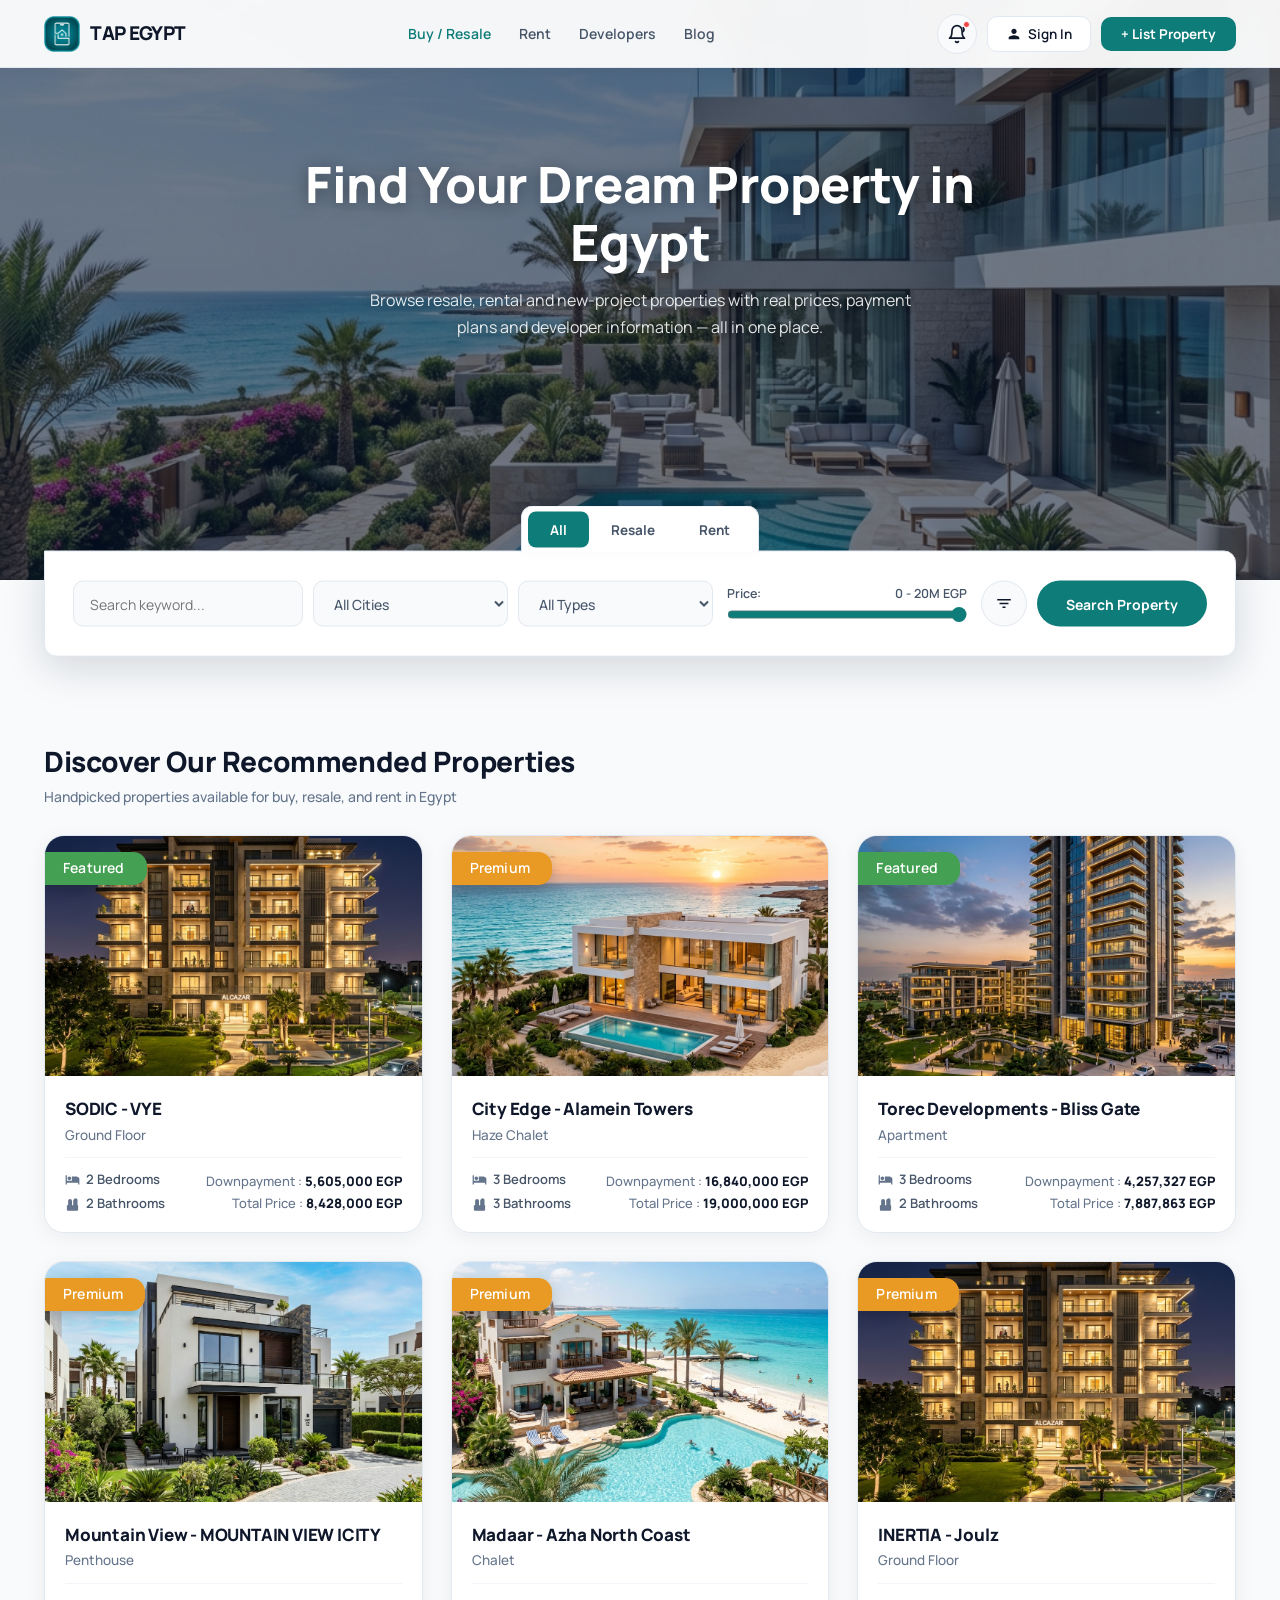
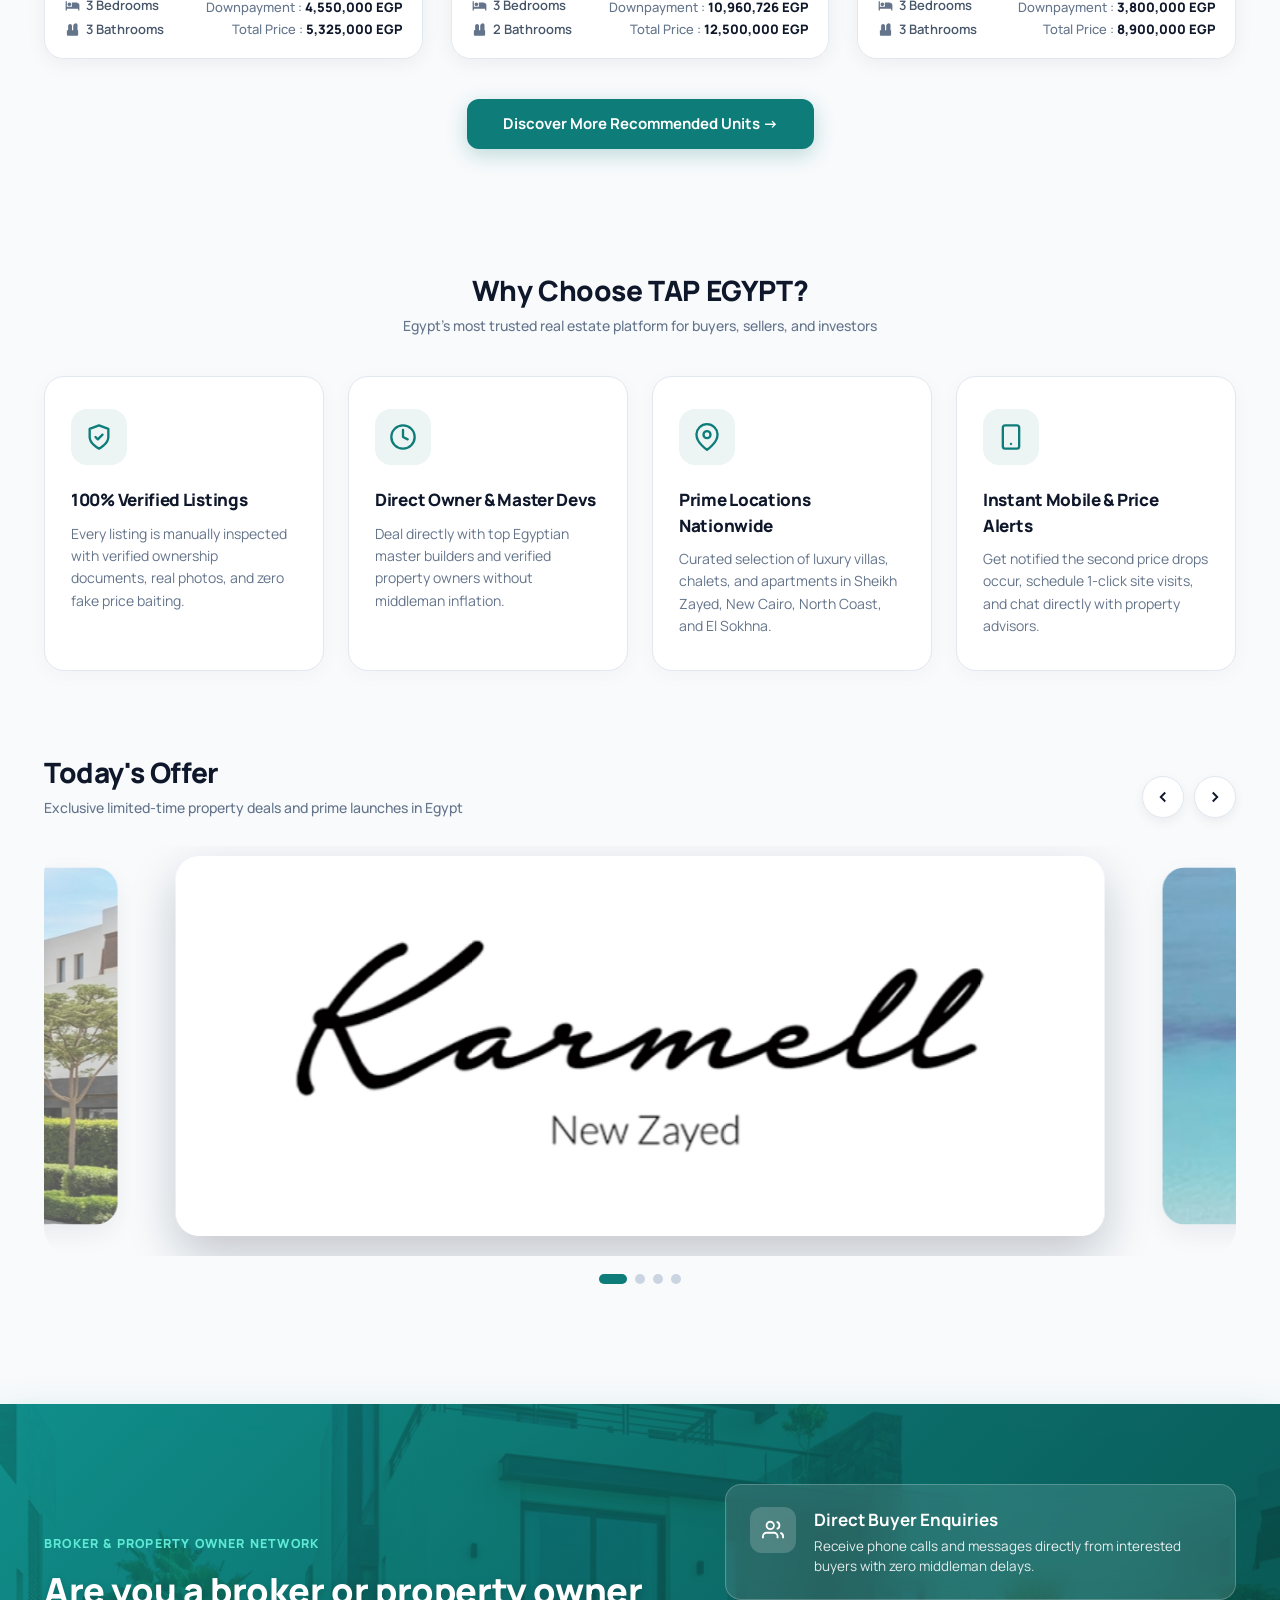
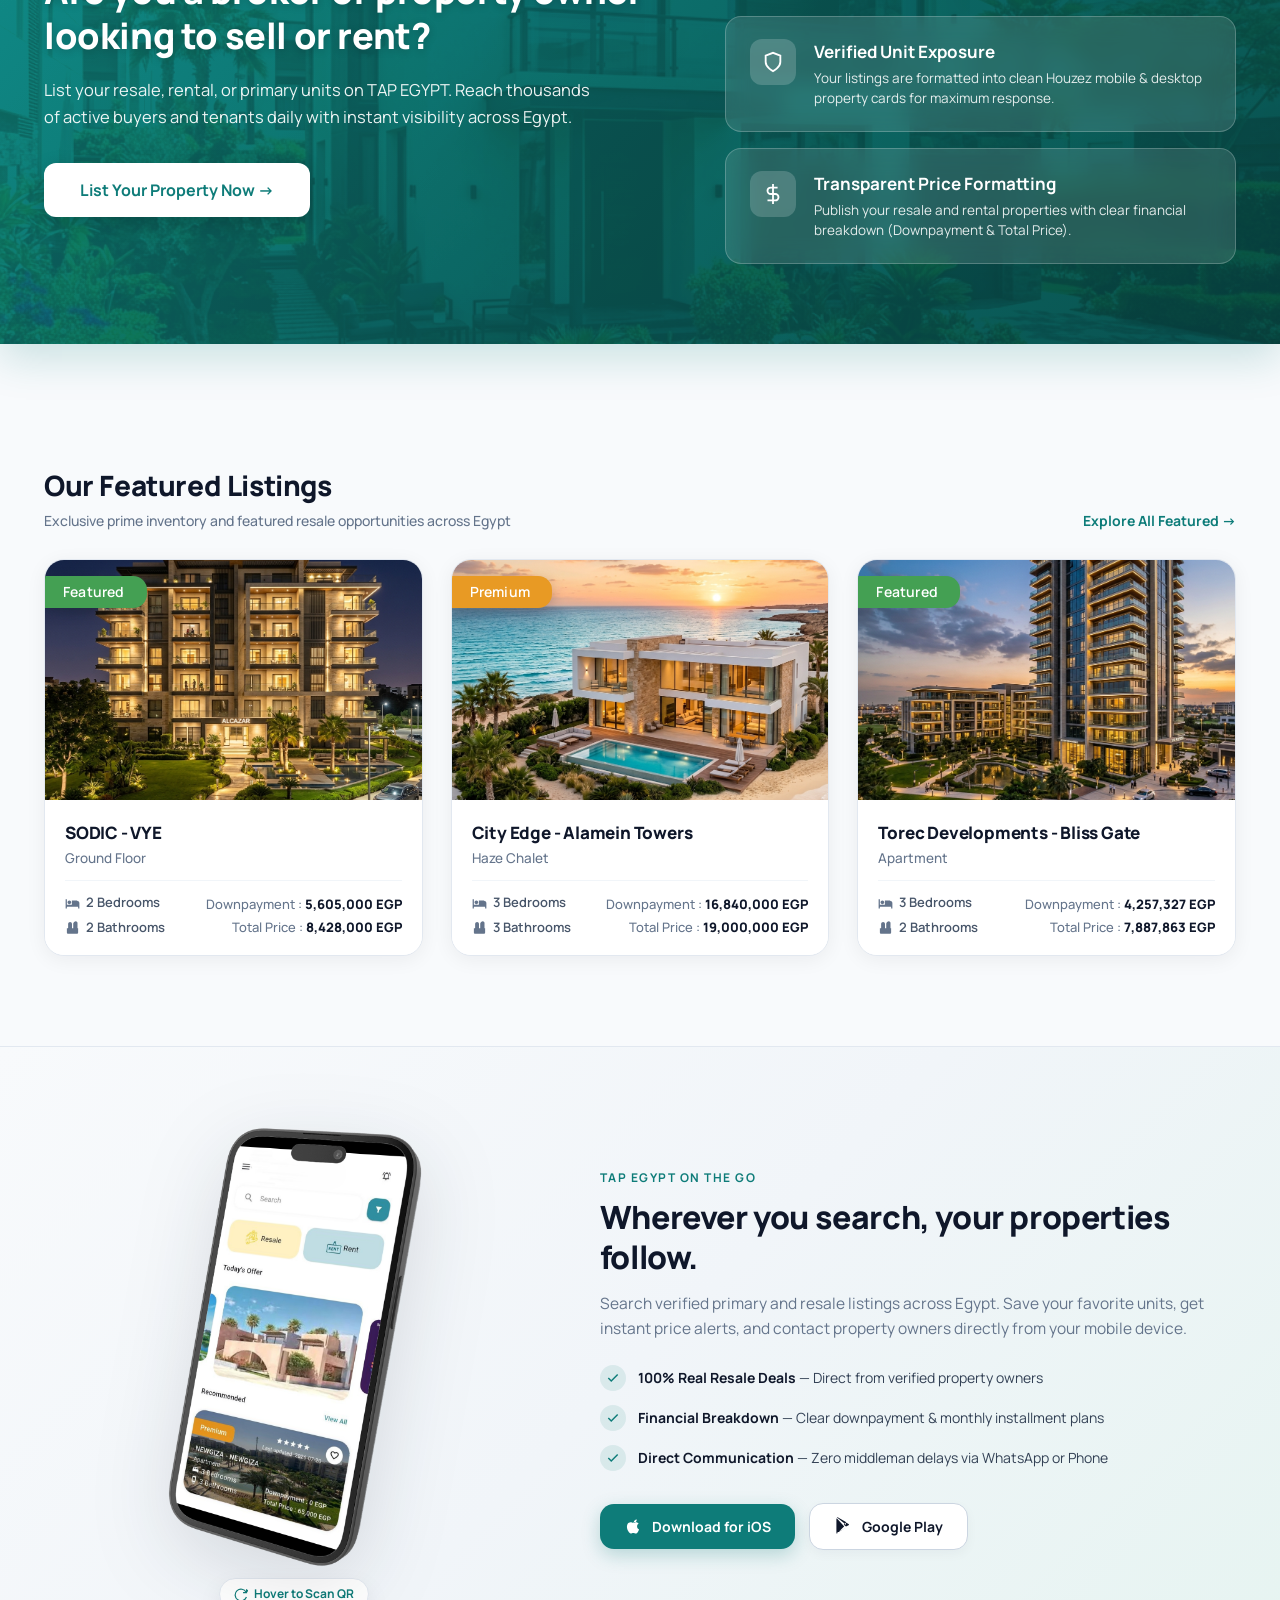
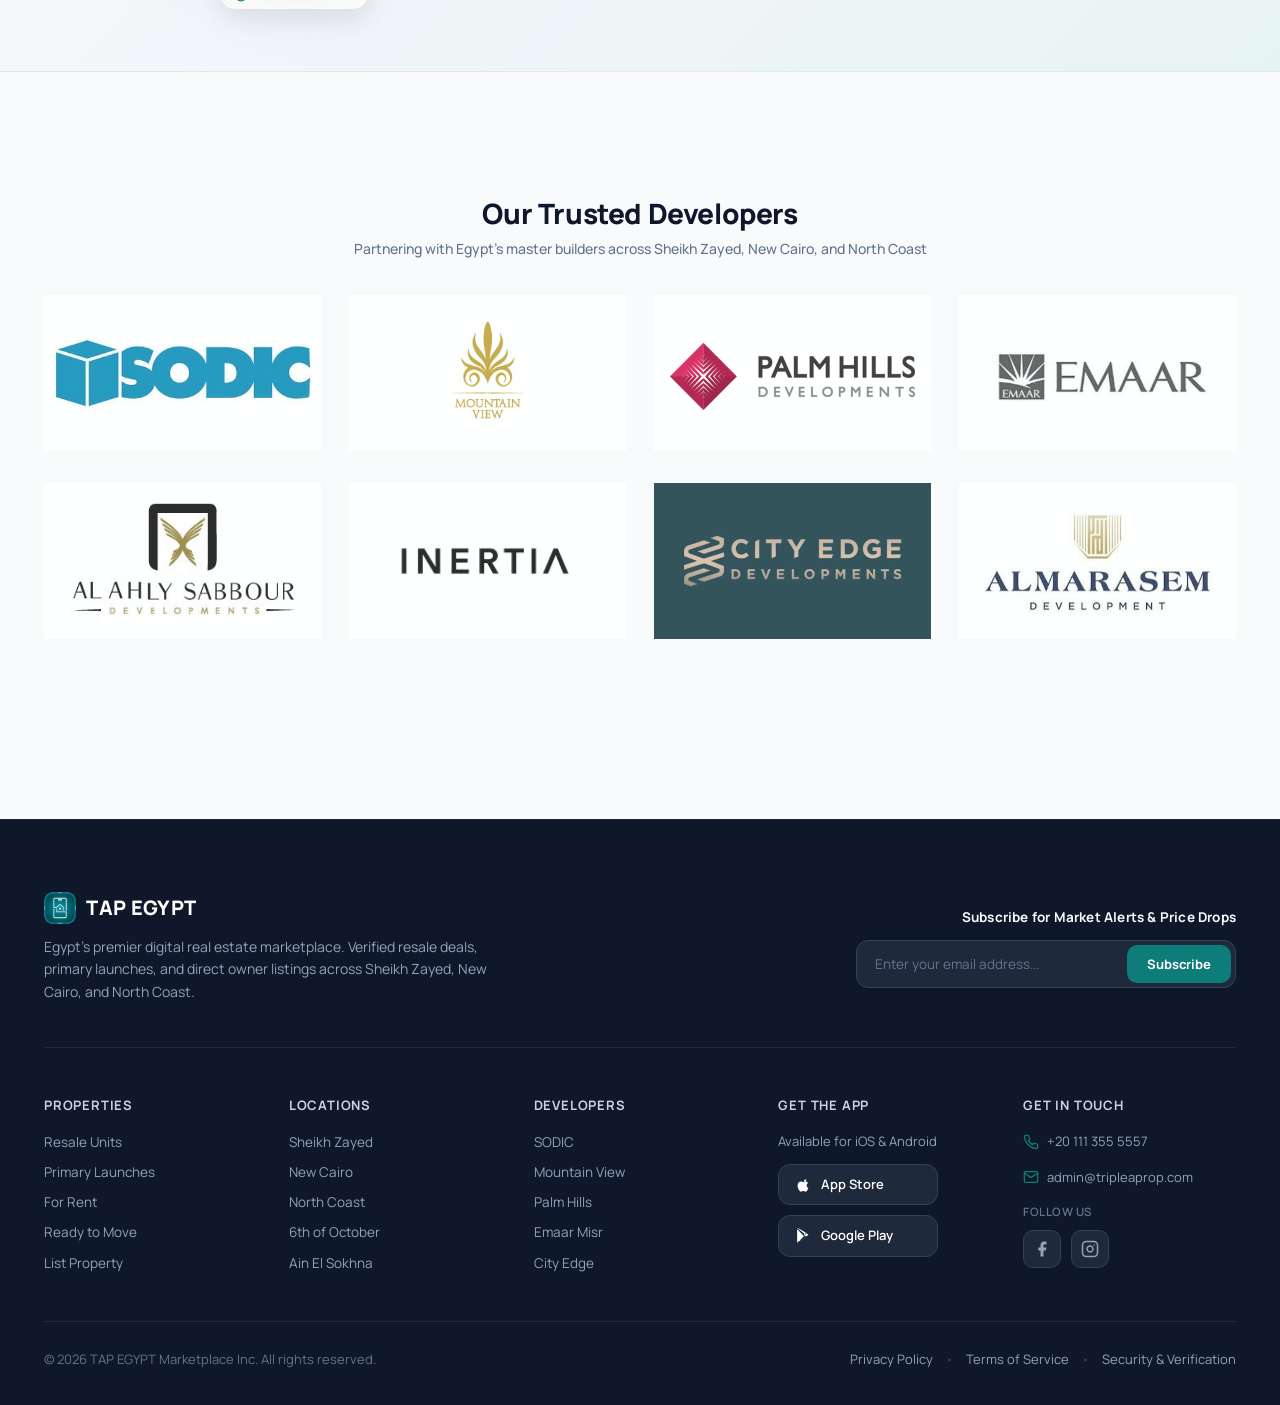
==== commit 50b1e270: "Add files via upload" ====
--- a/index.html
+++ b/index.html
@@ -17,7 +17,7 @@
   <link rel="apple-touch-icon" href="images/tapegypt_logo_transparent.png">
 
   <!-- Stylesheet -->
-  <link rel="stylesheet" href="tapegypt.css?v=1.0">
+  <link rel="stylesheet" href="tapegypt.css?v=1.9">
 </head>
 <body>
 
@@ -110,11 +110,52 @@
 
       </div>
 
-      <!-- Mobile Right Header Actions: Notification Bell + Teal 3-Bar Menu -->
+      <!-- Mobile Right Header Actions: Bell + Hamburger Dropdown -->
       <div class="mobile-header-actions">
-        <button class="mobile-menu-btn" onclick="document.getElementById('mobile-drawer').classList.add('open')" title="Menu">
-          <svg width="26" height="26" viewBox="0 0 24 24" fill="#0E7C79"><path d="M3 18h18v-2H3v2zm0-5h18v-2H3v2zm0-7v2h18V6H3z"/></svg>
+        <!-- Bell Icon -->
+        <button class="mobile-bell-btn" id="mobile-bell-btn" title="Notifications" onclick="document.getElementById('nav-bell-popover').classList.toggle('open'); event.stopPropagation();">
+          <svg width="22" height="22" viewBox="0 0 24 24" fill="none" stroke="#0E7C79" stroke-width="2" stroke-linecap="round" stroke-linejoin="round">
+            <path d="M18 8A6 6 0 0 0 6 8c0 7-3 9-3 9h18s-3-2-3-9"/>
+            <path d="M13.73 21a2 2 0 0 1-3.46 0"/>
+          </svg>
+          <span class="bell-badge-dot"></span>
         </button>
+
+        <!-- Hamburger → Dropdown -->
+        <div class="mobile-menu-wrapper" id="mobile-menu-wrapper">
+          <button class="mobile-menu-btn" id="mobile-hamburger-btn" title="Menu"
+            onclick="document.getElementById('mobile-nav-dropdown').classList.toggle('open'); event.stopPropagation();">
+            <svg width="24" height="24" viewBox="0 0 24 24" fill="#0E7C79"><path d="M3 18h18v-2H3v2zm0-5h18v-2H3v2zm0-7v2h18V6H3z"/></svg>
+          </button>
+
+          <!-- Dropdown Menu -->
+          <div id="mobile-nav-dropdown" class="mobile-nav-dropdown">
+            <div class="mobile-nav-dropdown-item" onclick="app.openListingModal(); document.getElementById('mobile-nav-dropdown').classList.remove('open');">
+              <svg width="16" height="16" viewBox="0 0 24 24" fill="none" stroke="currentColor" stroke-width="2"><line x1="12" y1="5" x2="12" y2="19"/><line x1="5" y1="12" x2="19" y2="12"/></svg>
+              List Property
+            </div>
+            <div class="mobile-nav-dropdown-item" onclick="window.location.hash='#/properties'; document.getElementById('mobile-nav-dropdown').classList.remove('open');">
+              <svg width="16" height="16" viewBox="0 0 24 24" fill="none" stroke="currentColor" stroke-width="2"><path d="M3 9l9-7 9 7v11a2 2 0 0 1-2 2H5a2 2 0 0 1-2-2z"/></svg>
+              Buy / Resale
+            </div>
+            <div class="mobile-nav-dropdown-item" onclick="app.setMode('rent'); window.location.hash='#/properties'; document.getElementById('mobile-nav-dropdown').classList.remove('open');">
+              <svg width="16" height="16" viewBox="0 0 24 24" fill="none" stroke="currentColor" stroke-width="2"><path d="M21 10c0 7-9 13-9 13s-9-6-9-13a9 9 0 0 1 18 0z"/><circle cx="12" cy="10" r="3"/></svg>
+              Rent
+            </div>
+            <div class="mobile-nav-dropdown-item" onclick="document.getElementById('explore-devs').scrollIntoView({behavior:'smooth'}); document.getElementById('mobile-nav-dropdown').classList.remove('open');">
+              <svg width="16" height="16" viewBox="0 0 24 24" fill="none" stroke="currentColor" stroke-width="2"><rect x="2" y="7" width="20" height="14" rx="2"/><path d="M16 7V5a2 2 0 0 0-2-2h-4a2 2 0 0 0-2 2v2"/></svg>
+              Developers
+            </div>
+            <div class="mobile-nav-dropdown-item" onclick="app.openBlogModal(); document.getElementById('mobile-nav-dropdown').classList.remove('open');">
+              <svg width="16" height="16" viewBox="0 0 24 24" fill="none" stroke="currentColor" stroke-width="2"><path d="M14 2H6a2 2 0 0 0-2 2v16a2 2 0 0 0 2 2h12a2 2 0 0 0 2-2V8z"/><polyline points="14 2 14 8 20 8"/></svg>
+              Blog & News
+            </div>
+            <div class="mobile-nav-dropdown-item" onclick="app.openAuthModal(); document.getElementById('mobile-nav-dropdown').classList.remove('open');">
+              <svg width="16" height="16" viewBox="0 0 24 24" fill="none" stroke="currentColor" stroke-width="2"><path d="M20 21v-2a4 4 0 0 0-4-4H8a4 4 0 0 0-4 4v2"/><circle cx="12" cy="7" r="4"/></svg>
+              Sign In / Register
+            </div>
+          </div>
+        </div>
       </div>
 
     </div>
@@ -257,26 +298,8 @@
     </div>
   </div>
 
-  <!-- Mobile Navigation Drawer -->
-  <div id="mobile-drawer" class="filter-drawer-overlay">
-    <div class="filter-drawer-panel-left" style="width: 280px;">
-      <div class="drawer-head-row" style="background: var(--dark-surface); color: #FFF;">
-        <div>
-          <div style="font-weight: 700; font-size: 16px;">TAP EGYPT</div>
-          <div style="font-size: 12px; color: #9CA3AF;">Digital Real Estate Marketplace</div>
-        </div>
-        <button class="btn-drawer-close" style="color:#FFF;" onclick="document.getElementById('mobile-drawer').classList.remove('open')">✕</button>
-      </div>
-      <div class="drawer-body-scroll">
-        <div class="nav-link" onclick="app.openListingModal(); document.getElementById('mobile-drawer').classList.remove('open');" style="color: var(--teal-primary); font-weight: 700; margin-bottom: 14px;">+ List Property</div>
-        <div class="nav-link" onclick="window.location.hash='#/properties'; document.getElementById('mobile-drawer').classList.remove('open');" style="margin-bottom: 12px;">Buy / Resale</div>
-        <div class="nav-link" onclick="app.setMode('rent'); document.getElementById('mobile-drawer').classList.remove('open');" style="margin-bottom: 12px;">Rent</div>
-        <div class="nav-link" onclick="document.getElementById('explore-devs').scrollIntoView({behavior:'smooth'}); document.getElementById('mobile-drawer').classList.remove('open');" style="margin-bottom: 12px;">Developers</div>
-        <div class="nav-link" onclick="app.openBlogModal(); document.getElementById('mobile-drawer').classList.remove('open');" style="margin-bottom: 12px;">Blog & News</div>
-        <div class="nav-link" onclick="app.openAuthModal(); document.getElementById('mobile-drawer').classList.remove('open');">Sign In / Register</div>
-      </div>
-    </div>
-  </div>
+  <!-- Mobile Navigation Drawer (kept for fallback, now unused) -->
+  <div id="mobile-drawer" class="filter-drawer-overlay" style="display:none;"></div>
 
   <!-- MAIN ROUTER CONTAINER -->
   <main id="app-main">
@@ -602,13 +625,13 @@
         </section>
 
         <!-- SECTION 2.8: OUR FEATURED LISTINGS -->
-        <section class="todays-offer-section container" style="margin-bottom: 90px;">
+        <section class="featured-listings-section container" style="margin-bottom: 90px;">
           <div class="todays-offer-header">
             <div>
               <h2 class="todays-offer-title">Our Featured Listings</h2>
               <p class="todays-offer-subtitle">Exclusive prime inventory and featured resale opportunities across Egypt</p>
             </div>
-            <a href="#/properties" style="font-size: 14px; font-weight: 700; color: var(--teal-primary); text-decoration: none;">
+            <a href="#/properties" class="explore-all-link">
               Explore All Featured →
             </a>
           </div>
--- a/tapegypt.css
+++ b/tapegypt.css
@@ -98,6 +98,10 @@
   align-items: center;
   justify-content: space-between;
   height: 100%;
+  max-width: 1240px;
+  margin: 0 auto;
+  padding: 0 24px;
+  width: 100%;
 }
 
 .brand-logo {
@@ -554,7 +558,112 @@
   border: none;
   color: var(--text-primary);
   cursor: pointer;
-}
+  padding: 6px;
+  border-radius: 10px;
+  transition: background 0.2s ease;
+}
+
+.mobile-menu-btn:hover {
+  background: rgba(14, 124, 121, 0.08);
+}
+
+.mobile-header-actions {
+  display: none;
+  align-items: center;
+  gap: 6px;
+}
+
+/* Bell button */
+.mobile-bell-btn {
+  display: flex;
+  align-items: center;
+  justify-content: center;
+  position: relative;
+  background: transparent;
+  border: none;
+  padding: 6px;
+  border-radius: 10px;
+  cursor: pointer;
+  transition: background 0.2s ease;
+}
+
+.mobile-bell-btn:hover {
+  background: rgba(14, 124, 121, 0.08);
+}
+
+.bell-badge-dot {
+  position: absolute;
+  top: 6px;
+  right: 6px;
+  width: 7px;
+  height: 7px;
+  background: #EF4444;
+  border-radius: 50%;
+  border: 1.5px solid #FFFFFF;
+}
+
+/* Mobile hamburger + dropdown wrapper */
+.mobile-menu-wrapper {
+  position: relative;
+}
+
+/* Dropdown menu */
+.mobile-nav-dropdown {
+  display: none;
+  position: absolute;
+  top: calc(100% + 10px);
+  right: 0;
+  background: #FFFFFF;
+  border: 1px solid #E2E8F0;
+  border-radius: 16px;
+  box-shadow: 0 16px 48px rgba(15, 23, 42, 0.18);
+  min-width: 220px;
+  z-index: 2000;
+  overflow: hidden;
+  animation: dropdownFadeIn 0.18s ease;
+}
+
+.mobile-nav-dropdown.open {
+  display: block;
+}
+
+@keyframes dropdownFadeIn {
+  from { opacity: 0; transform: translateY(-8px) scale(0.97); }
+  to   { opacity: 1; transform: translateY(0) scale(1); }
+}
+
+.mobile-nav-dropdown-item {
+  display: flex;
+  align-items: center;
+  gap: 12px;
+  padding: 13px 18px;
+  font-size: 14px;
+  font-weight: 500;
+  color: #1E293B;
+  cursor: pointer;
+  transition: background 0.15s ease, color 0.15s ease;
+  border-bottom: 1px solid #F1F5F9;
+}
+
+.mobile-nav-dropdown-item:last-child {
+  border-bottom: none;
+}
+
+.mobile-nav-dropdown-item:hover {
+  background: #F0FAF9;
+  color: var(--teal-primary);
+}
+
+.mobile-nav-dropdown-item:first-child {
+  color: var(--teal-primary);
+  font-weight: 700;
+}
+
+.mobile-nav-dropdown-item svg {
+  flex-shrink: 0;
+  stroke: currentColor;
+}
+
 
 /* ==========================================================================
    2. AUTH & LISTING MODAL OVERLAYS (STRICT MODAL LAYER FIX)
@@ -796,7 +905,7 @@
   left: 50%;
   transform: translateX(-50%) translateY(50%);
   width: 100%;
-  max-width: 1160px;
+  max-width: 1240px;
   z-index: 30;
   padding: 0 24px;
 }
@@ -3175,6 +3284,7 @@
 
 @media (max-width: 768px) {
   .nav-links, .nav-right-actions { display: none; }
+  .mobile-header-actions { display: flex; align-items: center; }
   .mobile-menu-btn { display: block; }
   .hero-title-main { font-size: 34px; }
   .hero-trust-strip { flex-direction: column; align-items: flex-start; gap: 12px; }
@@ -3235,33 +3345,59 @@
   margin-top: 4px;
 }
 
+.explore-all-link {
+  font-size: 14px;
+  font-weight: 700;
+  color: var(--teal-primary);
+  text-decoration: none;
+  transition: color 0.2s ease, transform 0.2s ease;
+  white-space: nowrap;
+  
+}
+
+.explore-all-link:hover {
+  color: var(--teal-hover);
+  transform: translateX(3px);
+}
+
 .offer-slider-nav-btns {
-  display: flex;
-  align-items: center;
-  gap: 10px;
+  display: none; /* Hidden on mobile — desktop shows via media query below */
 }
 
 .offer-nav-btn {
-  width: 42px;
-  height: 42px;
-  border-radius: 50%;
-  background: #FFFFFF;
-  border: 1px solid #E2E8F0;
-  color: #0F172A;
-  display: flex;
-  align-items: center;
-  justify-content: center;
-  cursor: pointer;
-  box-shadow: 0 4px 12px rgba(15, 23, 42, 0.06);
-  transition: all 0.2s ease;
-}
-
-.offer-nav-btn:hover {
-  background: var(--teal-primary);
-  color: #FFFFFF;
-  border-color: var(--teal-primary);
-  transform: translateY(-2px);
-  box-shadow: 0 6px 18px rgba(14, 124, 121, 0.3);
+  display: none;
+}
+
+/* Show slider arrows on desktop (≥ 769px) */
+@media (min-width: 769px) {
+  .offer-slider-nav-btns {
+    display: flex;
+    align-items: center;
+    gap: 10px;
+  }
+
+  .offer-nav-btn {
+    width: 42px;
+    height: 42px;
+    border-radius: 50%;
+    background: #FFFFFF;
+    border: 1px solid #E2E8F0;
+    color: #0F172A;
+    display: flex;
+    align-items: center;
+    justify-content: center;
+    cursor: pointer;
+    box-shadow: 0 4px 12px rgba(15, 23, 42, 0.06);
+    transition: all 0.2s ease;
+  }
+
+  .offer-nav-btn:hover {
+    background: var(--teal-primary);
+    color: #FFFFFF;
+    border-color: var(--teal-primary);
+    transform: translateY(-2px);
+    box-shadow: 0 6px 18px rgba(14, 124, 121, 0.3);
+  }
 }
 
 /* PEEKING CAROUSEL SLIDER (photo_2026-08-11_16-13-00.jpg) */
@@ -3278,6 +3414,12 @@
   gap: 2.5%;
   transition: transform 0.6s cubic-bezier(0.25, 1, 0.5, 1);
   will-change: transform;
+}
+
+/* Used by JS during infinite-loop snap to defeat any !important transition */
+.peeking-offer-track.no-transition,
+.peeking-offer-card.no-transition {
+  transition: none !important;
 }
 
 .peeking-offer-card {
@@ -3913,7 +4055,7 @@
   }
 
   /* Today's Offer Touch Swipe Carousel on Mobile (No Arrow Buttons Needed!) */
-  .todays-offer-section {
+  section.todays-offer-section {
     padding-left: 0 !important;
     padding-right: 0 !important;
   }
@@ -3921,44 +4063,66 @@
   .todays-offer-header {
     flex-direction: column !important;
     align-items: flex-start !important;
-    gap: 6px !important;
-    margin-bottom: 14px !important;
+    gap: 4px !important;
+    margin-bottom: 16px !important;
     padding-left: 16px !important;
     padding-right: 16px !important;
   }
 
-  .offer-slider-nav-btns {
-    display: none !important;
-  }
-
+  .featured-listings-section .todays-offer-header {
+    padding-left: 0 !important;
+    padding-right: 0 !important;
+  }
+
+  .explore-all-link {
+    align-self: flex-end !important;
+    margin-top: 32px !important;
+    font-size: 14px !important;
+    font-weight: 700 !important;
+  }
+
+  /* Today's Offer Slider — Peeking 3D Carousel (Stepping 1 card per swipe!) */
   .peeking-carousel-wrapper {
-    overflow-x: auto !important;
-    scroll-snap-type: x mandatory !important;
-    -webkit-overflow-scrolling: touch;
-    scrollbar-width: none;
-    padding: 6px 0;
-  }
-
-  .peeking-carousel-wrapper::-webkit-scrollbar {
-    display: none;
+    position: relative !important;
+    width: 100% !important;
+    overflow: hidden !important;
+    padding: 8px 0 !important;
   }
 
   .peeking-offer-track {
     display: flex !important;
-    transform: none !important;
-    gap: 12px !important;
-    padding-left: 16px !important;
-    padding-right: 16px !important;
-    width: max-content !important;
+    width: 100% !important;
+    gap: 3% !important;
+    transition: transform 0.5s cubic-bezier(0.25, 1, 0.5, 1) !important;
+    will-change: transform;
+    padding: 0 !important;
   }
 
   .peeking-offer-card {
-    flex: 0 0 85vw !important;
-    max-width: 340px !important;
-    height: 230px !important;
-    scroll-snap-align: center !important;
+    flex: 0 0 85% !important;
+    width: 85% !important;
+    height: 240px !important;
+    border-radius: 20px !important;
+    position: relative !important;
+    overflow: hidden !important;
+    box-shadow: 0 10px 28px rgba(15, 23, 42, 0.12) !important;
+    opacity: 0.7 !important;
+    transform: scale(0.92) !important;
+    transition: opacity 0.4s ease, transform 0.4s ease, box-shadow 0.4s ease !important;
+  }
+
+  .peeking-offer-card.active {
     opacity: 1 !important;
-    transform: none !important;
+    transform: scale(1) !important;
+    box-shadow: 0 18px 40px rgba(15, 23, 42, 0.22) !important;
+  }
+
+  .peeking-offer-img {
+    position: absolute !important;
+    inset: 0 !important;
+    width: 100% !important;
+    height: 100% !important;
+    object-fit: cover !important;
     border-radius: 20px !important;
   }
 
@@ -4108,6 +4272,71 @@
   .nav-bell-wrapper {
     display: block !important;
   }
+
+  /* ---- Mobile Card: Full-image overlay style (photo_2026-08-11_16-12-47.jpg) ---- */
+  .app-card-white-body {
+    position: absolute !important;
+    bottom: 0 !important;
+    left: 0 !important;
+    right: 0 !important;
+    z-index: 10 !important;
+    background: transparent !important;
+    padding: 14px 16px !important;
+    display: flex !important;
+    flex-direction: column !important;
+  }
+
+  .app-card-title-main {
+    color: #FFFFFF !important;
+    font-size: 16px !important;
+    font-weight: 700 !important;
+    text-shadow: 0 1px 4px rgba(0,0,0,0.9) !important;
+    margin-bottom: 2px !important;
+  }
+
+  .app-card-subtitle-type {
+    color: rgba(255,255,255,0.85) !important;
+    font-size: 13px !important;
+    font-weight: 500 !important;
+    margin-bottom: 8px !important;
+    text-shadow: 0 1px 3px rgba(0,0,0,0.9) !important;
+  }
+
+  .app-card-details-grid {
+    border-top: none !important;
+    padding-top: 0 !important;
+    margin-top: 0 !important;
+    display: flex !important;
+    align-items: flex-end !important;
+    justify-content: space-between !important;
+  }
+
+  .app-card-spec-line {
+    color: #FFFFFF !important;
+    font-size: 13px !important;
+    font-weight: 600 !important;
+    text-shadow: 0 1px 3px rgba(0,0,0,0.8) !important;
+  }
+
+  .app-card-spec-line svg {
+    fill: #FFFFFF !important;
+  }
+
+  .app-card-price-line {
+    color: #FFFFFF !important;
+    font-size: 13px !important;
+    text-shadow: 0 1px 3px rgba(0,0,0,0.8) !important;
+  }
+
+  .app-card-price-line .price-lbl {
+    color: rgba(255,255,255,0.85) !important;
+    font-weight: 500 !important;
+  }
+
+  .app-card-price-line .price-val {
+    color: #FFFFFF !important;
+    font-weight: 800 !important;
+  }
 }
 
 /* ==========================================================================
@@ -4152,71 +4381,10 @@
   }
 }
 
-  /* White Body overlay at bottom of card */
-  .app-card-white-body {
-    position: absolute !important;
-    bottom: 0 !important;
-    left: 0 !important;
-    right: 0 !important;
-    z-index: 10 !important;
-    background: transparent !important;
-    padding: 14px 16px 14px !important;
-    display: flex !important;
-    flex-direction: column !important;
-  }
-
-  .app-card-title-main {
-    color: #FFFFFF !important;
-    font-size: 16px !important;
-    font-weight: 700 !important;
-    text-shadow: 0 1px 4px rgba(0, 0, 0, 0.9) !important;
-    margin-bottom: 2px !important;
-  }
-
-  .app-card-subtitle-type {
-    color: rgba(255, 255, 255, 0.85) !important;
-    font-size: 13px !important;
-    font-weight: 500 !important;
-    margin-bottom: 8px !important;
-    text-shadow: 0 1px 3px rgba(0, 0, 0, 0.9) !important;
-  }
-
-  .app-card-details-grid {
-    border-top: none !important;
-    padding-top: 0 !important;
-    margin-top: 0 !important;
-    display: flex !important;
-    align-items: flex-end !important;
-    justify-content: space-between !important;
-  }
-
-  .app-card-spec-line {
-    color: #FFFFFF !important;
-    font-size: 13px !important;
-    font-weight: 600 !important;
-    text-shadow: 0 1px 3px rgba(0,0,0,0.8) !important;
-  }
-
-  .app-card-spec-line svg {
-    fill: #FFFFFF !important;
-  }
-
-  .app-card-price-line {
-    color: #FFFFFF !important;
-    font-size: 13px !important;
-    text-shadow: 0 1px 3px rgba(0,0,0,0.8) !important;
-  }
-
-  .app-card-price-line .price-lbl {
-    color: rgba(255, 255, 255, 0.85) !important;
-    font-weight: 500 !important;
-  }
-
-  .app-card-price-line .price-val {
-    color: #FFFFFF !important;
-    font-weight: 800 !important;
-  }
-
+/* ===========================================================================
+   MOBILE ONLY: App Showcase + Footer overrides (≤ 768px)
+   =========================================================================== */
+@media (max-width: 768px) {
   /* Fullsite Responsiveness for Hero, Showcase & Footer */
   .app-fullwidth-grid {
     grid-template-columns: 1fr !important;
@@ -4228,14 +4396,127 @@
     align-items: center !important;
   }
 
+  /* Responsive Mobile Footer */
+  .site-footer {
+    padding: 48px 0 28px !important;
+  }
+
+  .footer-top-banner {
+    flex-direction: column !important;
+    align-items: flex-start !important;
+    gap: 24px !important;
+    padding-bottom: 28px !important;
+    margin-bottom: 32px !important;
+  }
+
+  .footer-brand-col {
+    max-width: 100% !important;
+  }
+
+  .footer-brand-desc {
+    font-size: 13.5px !important;
+    line-height: 1.7 !important;
+  }
+
+  .footer-newsletter-col {
+    width: 100% !important;
+    align-items: flex-start !important;
+    gap: 12px !important;
+  }
+
+  .newsletter-title {
+    font-size: 15px !important;
+    font-weight: 700 !important;
+    color: #F8FAFC !important;
+  }
+
+  .newsletter-input-wrap {
+    display: flex !important;
+    flex-direction: row !important;
+    align-items: center !important;
+    background: #1E293B !important;
+    border: 1.5px solid #334155 !important;
+    border-radius: 16px !important;
+    padding: 6px 8px !important;
+    width: 100% !important;
+    min-height: 54px !important;
+    box-shadow: 0 4px 18px rgba(15, 23, 42, 0.25) !important;
+  }
+
+  .footer-newsletter-input {
+    flex: 1 !important;
+    width: auto !important;
+    height: 42px !important;
+    background: transparent !important;
+    border: none !important;
+    padding: 0 12px !important;
+    font-size: 14px !important;
+    color: #FFFFFF !important;
+    outline: none !important;
+  }
+
+  .footer-newsletter-input::placeholder {
+    color: #94A3B8 !important;
+  }
+
+  .footer-newsletter-btn {
+    height: 42px !important;
+    padding: 0 20px !important;
+    border-radius: 12px !important;
+    font-size: 14px !important;
+    font-weight: 700 !important;
+    white-space: nowrap !important;
+    flex-shrink: 0 !important;
+    background: var(--teal-primary) !important;
+    color: #FFFFFF !important;
+    border: none !important;
+  }
+
+  /* Footer 5-col grid → 2 col on mobile, 1 col on tiny */
   .footer-main-grid {
     grid-template-columns: 1fr 1fr !important;
-    gap: 24px !important;
-  }
-
-  .footer-top-banner {
+    gap: 32px 20px !important;
+    padding-bottom: 32px !important;
+  }
+
+  /* App store buttons side by side */
+  .footer-store-btns {
+    flex-direction: row !important;
+    flex-wrap: wrap !important;
+    gap: 8px !important;
+  }
+
+  .footer-store-btn {
+    max-width: 140px !important;
+    flex: 1 !important;
+  }
+
+  /* Get In Touch — full row */
+  .footer-main-grid .footer-col:last-child {
+    grid-column: span 2 !important;
+  }
+
+  /* Contact items horizontal */
+  .footer-contact-item {
+    display: inline-flex !important;
+    margin-bottom: 12px !important;
+    margin-right: 16px !important;
+    font-size: 13px !important;
+  }
+
+  .footer-bottom-row {
     flex-direction: column !important;
-    gap: 20px !important;
+    gap: 10px !important;
+    text-align: center !important;
+    align-items: center !important;
+    padding-top: 20px !important;
+    font-size: 12px !important;
+  }
+
+  .footer-legal-links {
+    flex-wrap: wrap !important;
+    justify-content: center !important;
+    gap: 6px 14px !important;
   }
 }
 
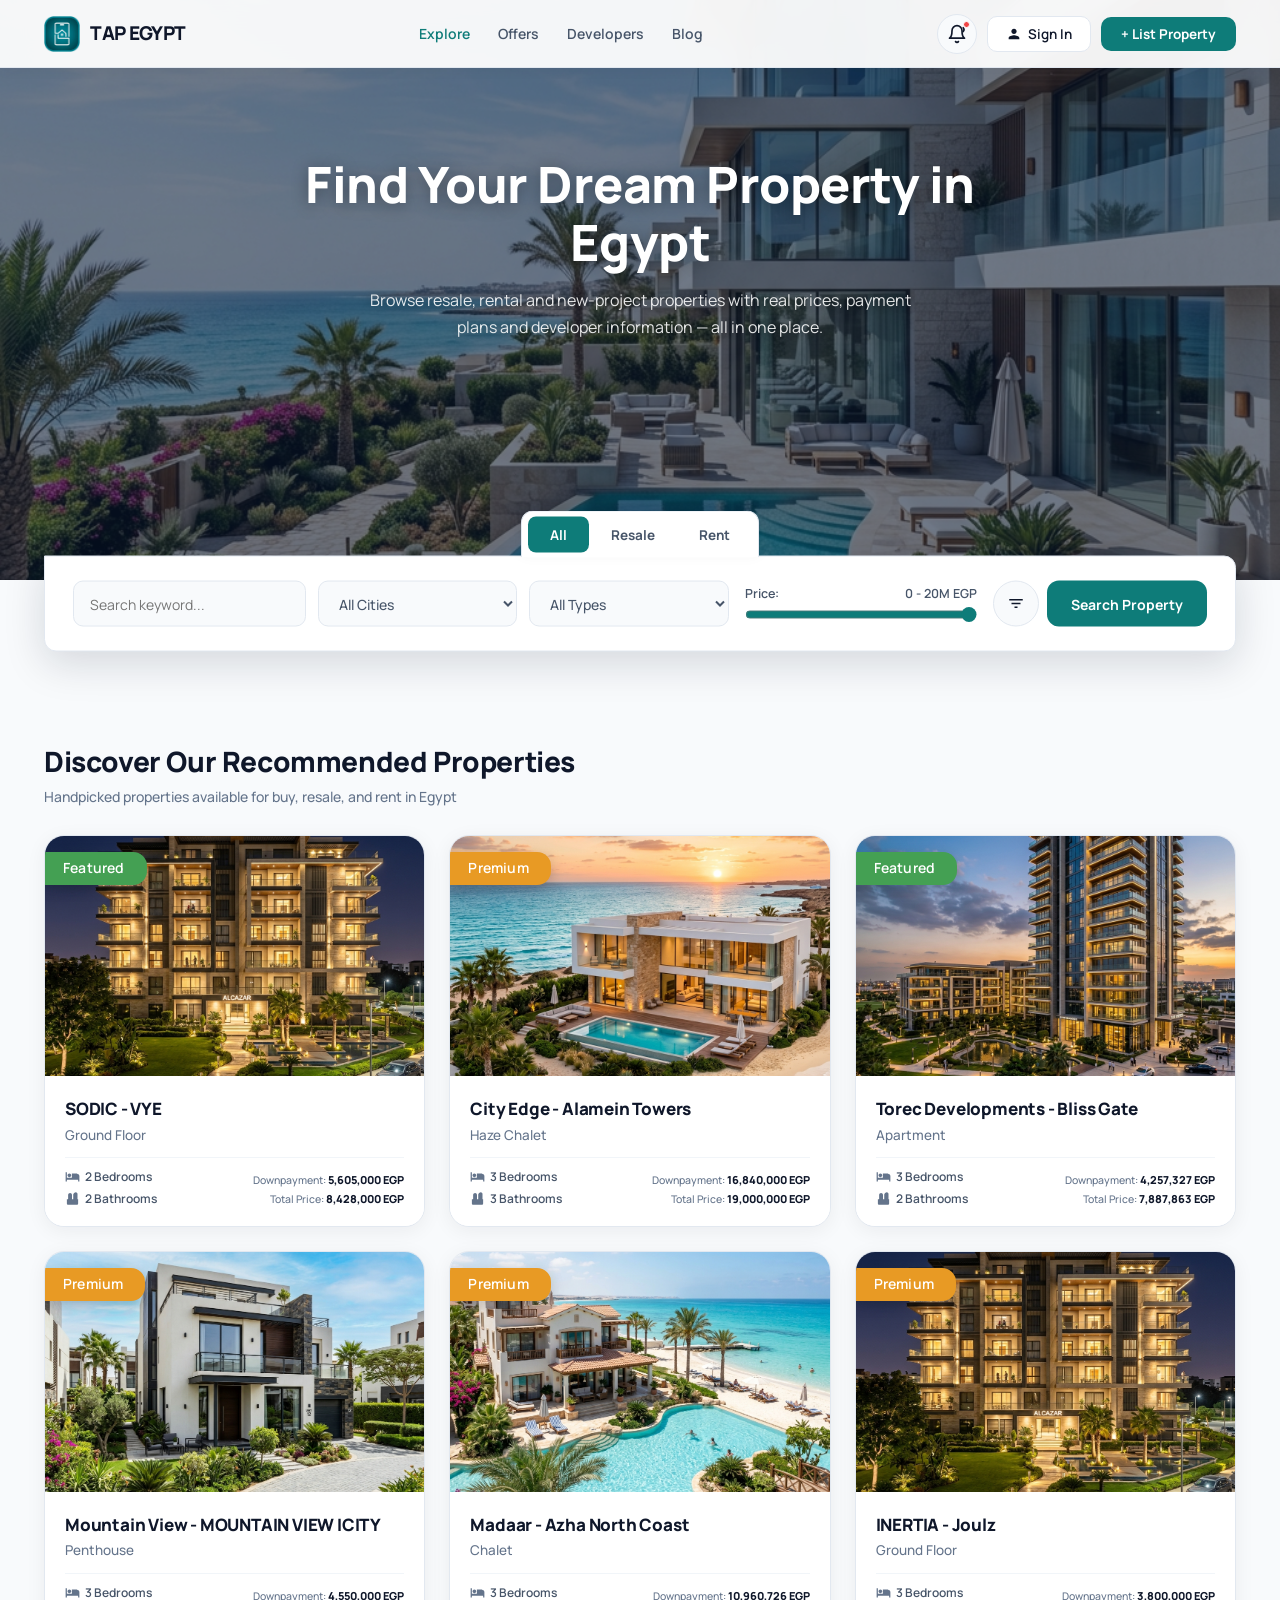
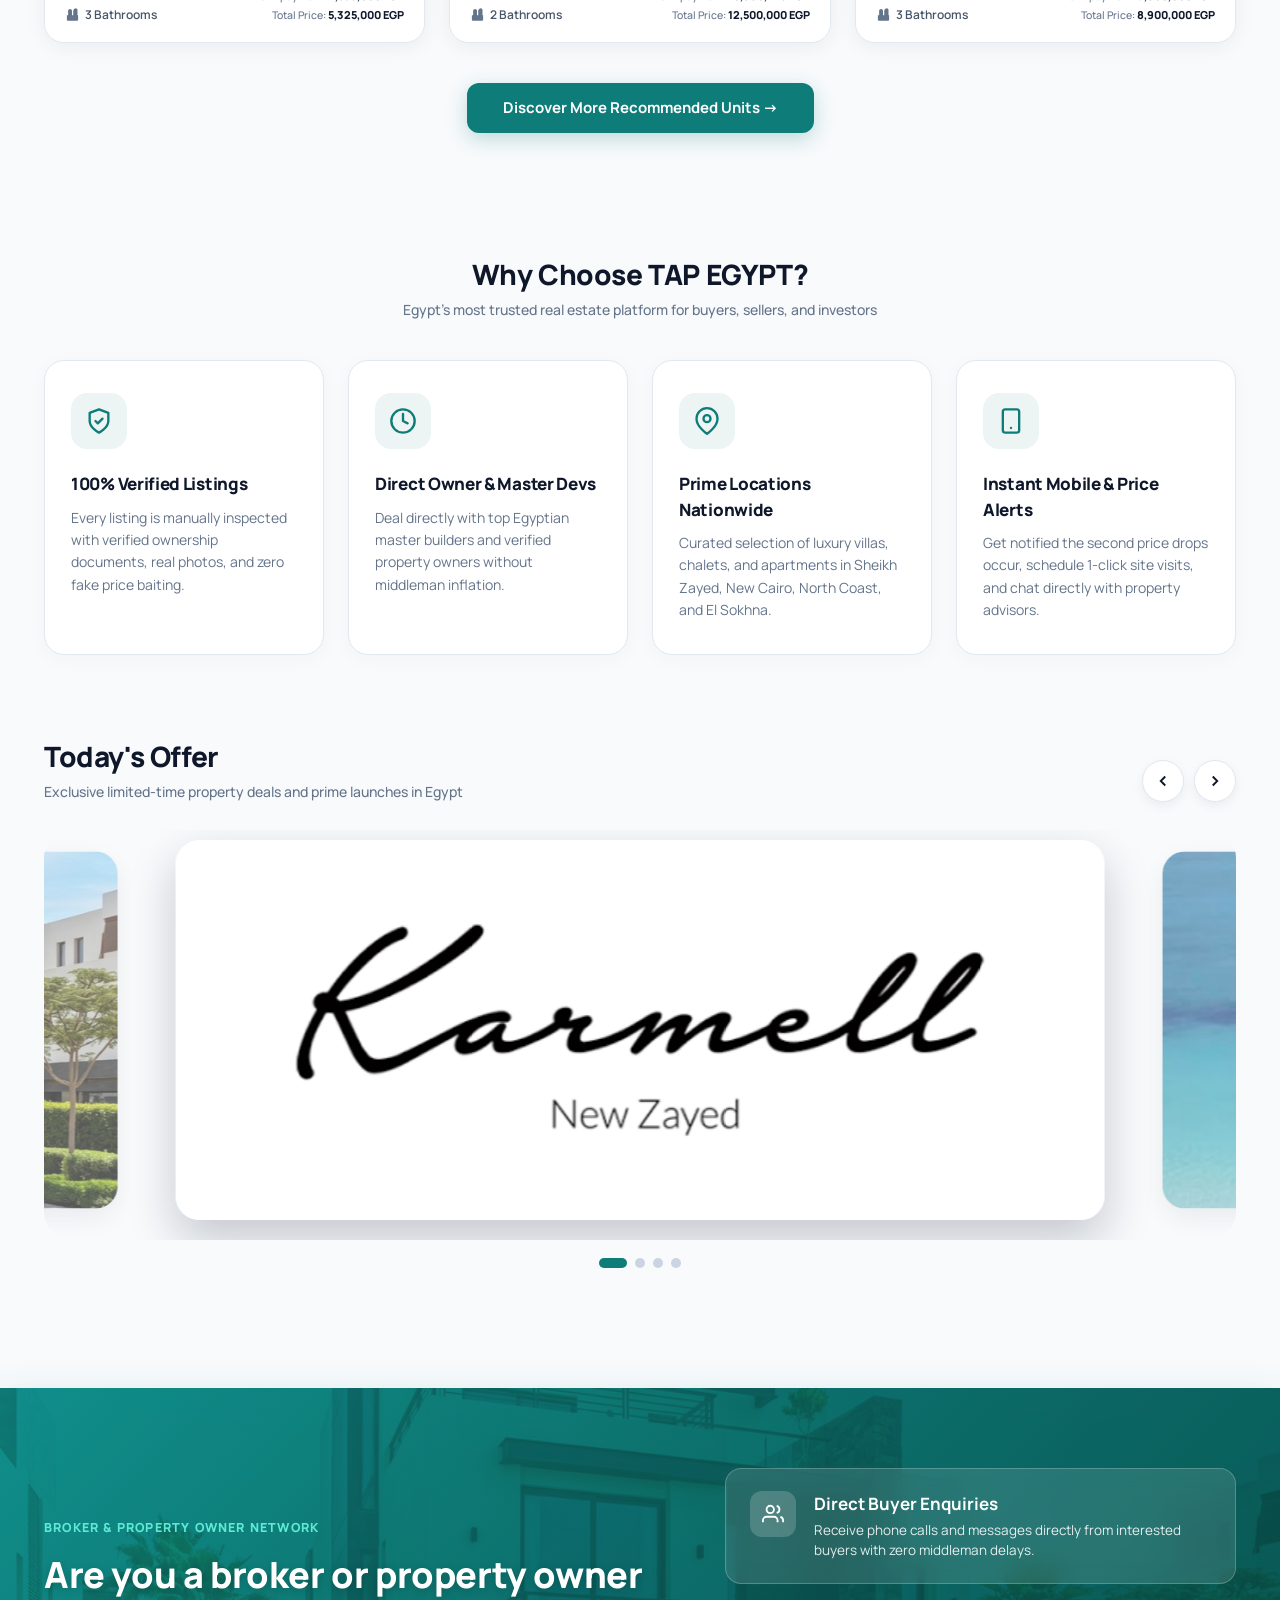
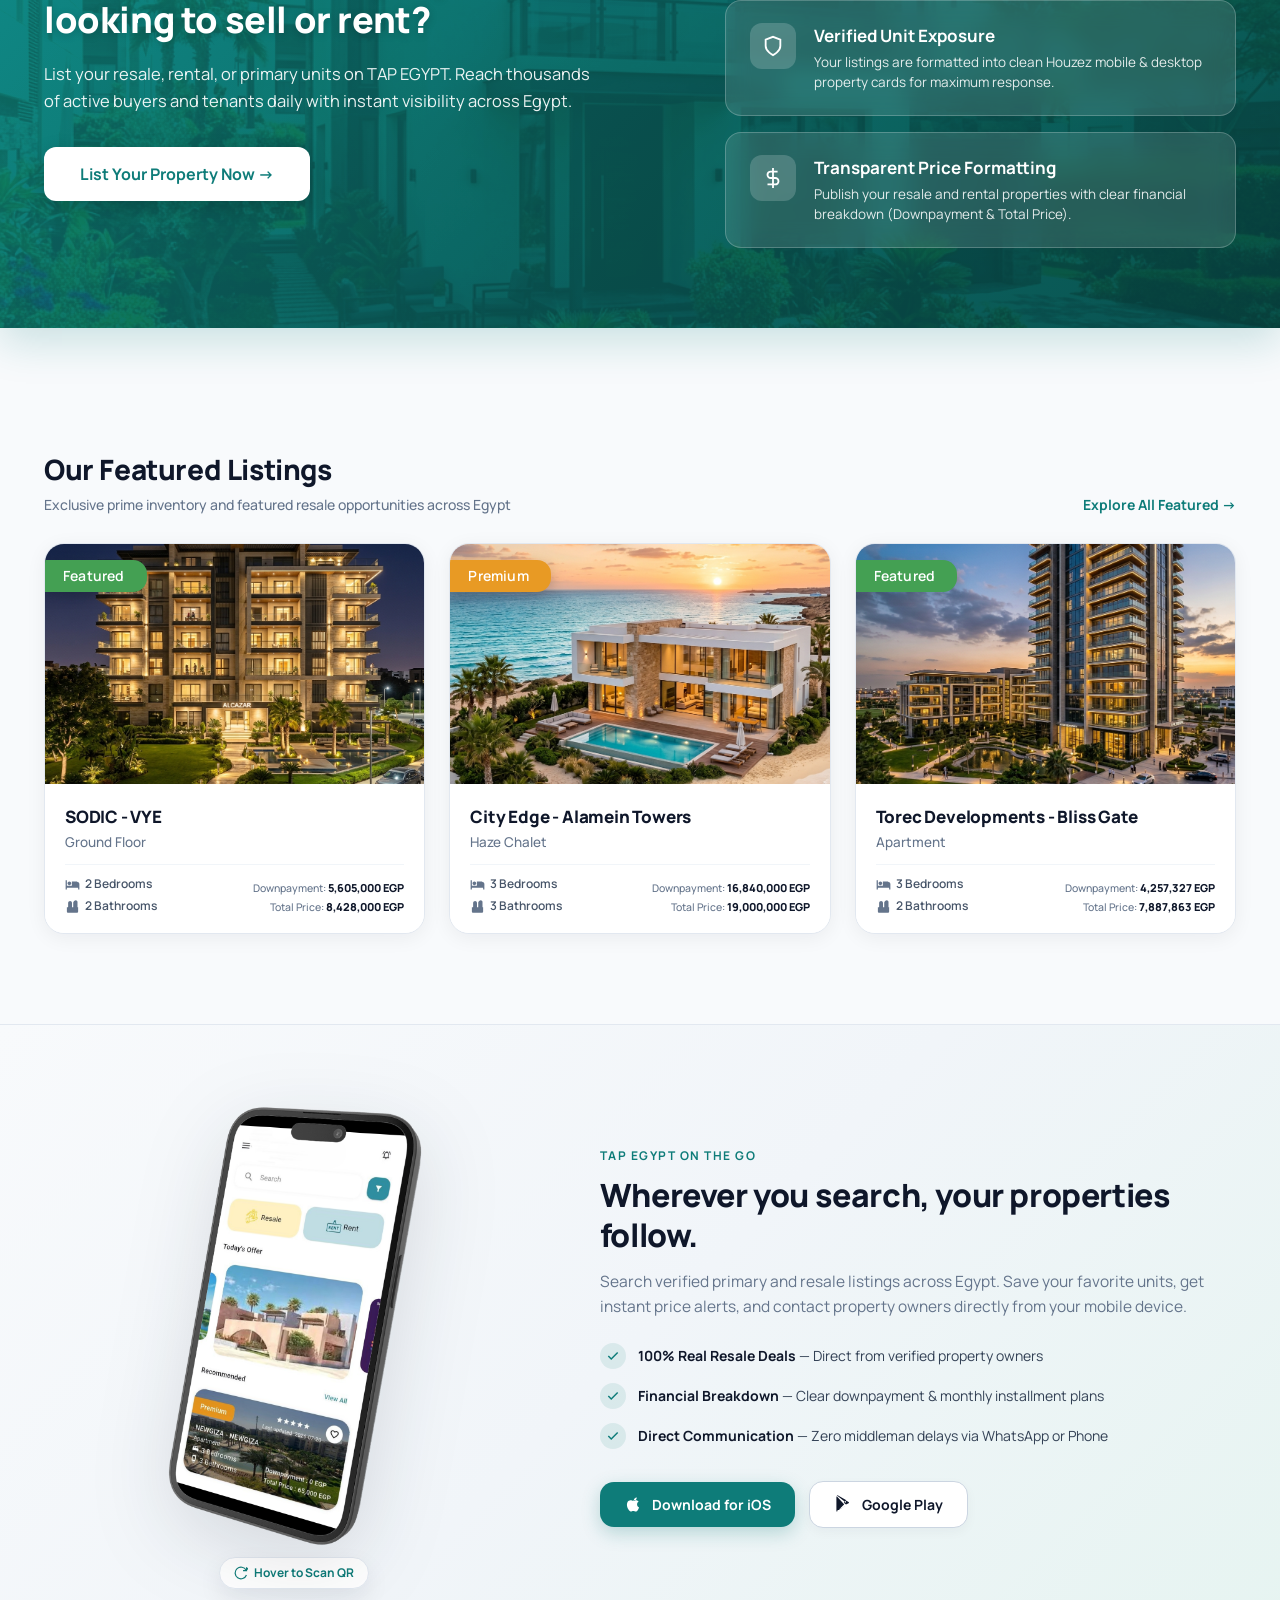
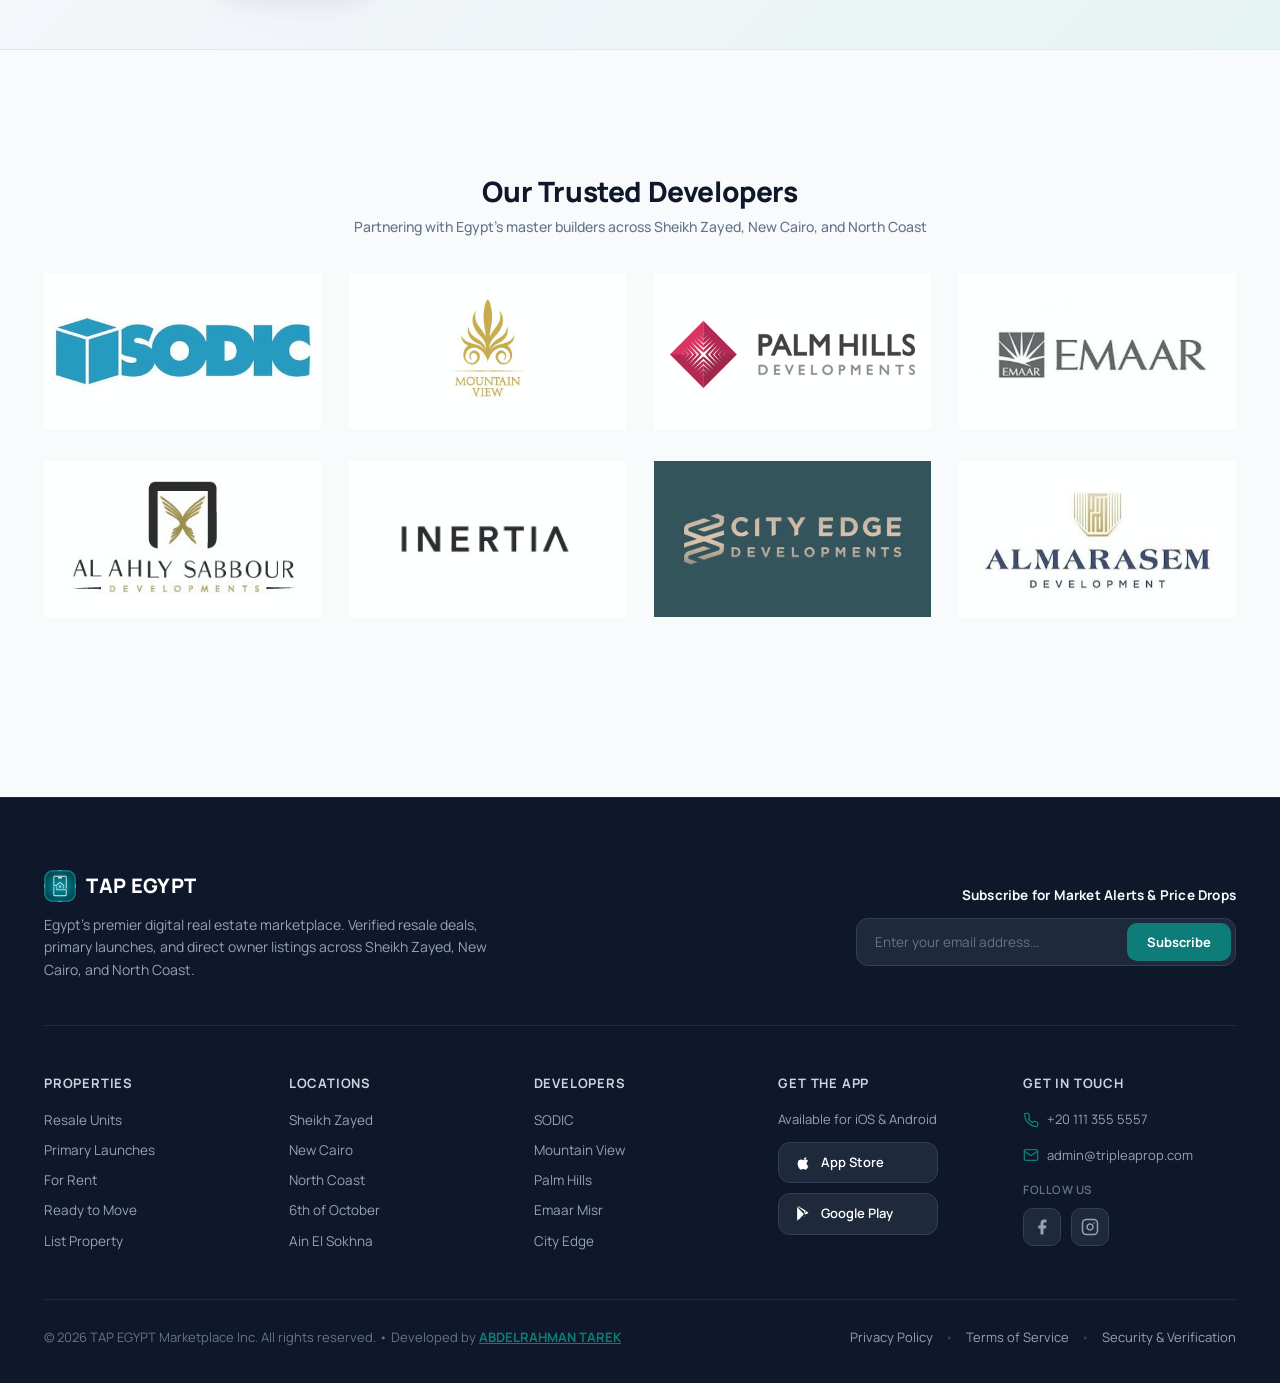
==== commit 1c1a66c7: "Add files via upload" ====
--- a/index.html
+++ b/index.html
@@ -33,10 +33,10 @@
 
       <!-- Navigation Links Structure -->
       <ul class="nav-links">
-        <li><a href="#/properties" class="nav-link active">Buy / Resale</a></li>
-        <li><a href="#/properties" class="nav-link" onclick="app.setMode('rent')">Rent</a></li>
+        <li><a href="#/properties" class="nav-link active">Explore</a></li>
+        <li><a href="#/" class="nav-link">Offers</a></li>
         <li><a href="#/" class="nav-link" onclick="document.getElementById('explore-devs').scrollIntoView({behavior:'smooth'})">Developers</a></li>
-        <li><a href="#/" class="nav-link" onclick="app.openBlogModal()">Blog</a></li>
+        <li><a href="#/" class="nav-link">Blog</a></li>
       </ul>
 
       <!-- Action Cluster: QR App Hover, Saved Heart, Notification Bell, Auth & Add Listing -->
@@ -97,14 +97,14 @@
 
         <!-- 4. Dynamic Auth Button / Signed-In User State -->
         <div id="nav-auth-container">
-          <button class="btn-nav-auth" onclick="app.openAuthModal()">
+          <button class="btn-nav-auth">
             <svg width="16" height="16" viewBox="0 0 24 24" fill="currentColor"><path d="M12 12c2.21 0 4-1.79 4-4s-1.79-4-4-4-4 1.79-4 4 1.79 4 4 4zm0 2c-2.67 0-8 1.34-8 4v2h16v-2c0-2.66-5.33-4-8-4z"/></svg>
             Sign In
           </button>
         </div>
 
         <!-- 5. List Property Primary Action CTA -->
-        <button class="btn-nav-teal" onclick="app.openListingModal()">
+        <button class="btn-nav-teal" >
           + List Property
         </button>
 
@@ -130,13 +130,13 @@
 
           <!-- Dropdown Menu -->
           <div id="mobile-nav-dropdown" class="mobile-nav-dropdown">
-            <div class="mobile-nav-dropdown-item" onclick="app.openListingModal(); document.getElementById('mobile-nav-dropdown').classList.remove('open');">
+            <div class="mobile-nav-dropdown-item" onclick=" document.getElementById('mobile-nav-dropdown').classList.remove('open');">
               <svg width="16" height="16" viewBox="0 0 24 24" fill="none" stroke="currentColor" stroke-width="2"><line x1="12" y1="5" x2="12" y2="19"/><line x1="5" y1="12" x2="19" y2="12"/></svg>
               List Property
             </div>
             <div class="mobile-nav-dropdown-item" onclick="window.location.hash='#/properties'; document.getElementById('mobile-nav-dropdown').classList.remove('open');">
               <svg width="16" height="16" viewBox="0 0 24 24" fill="none" stroke="currentColor" stroke-width="2"><path d="M3 9l9-7 9 7v11a2 2 0 0 1-2 2H5a2 2 0 0 1-2-2z"/></svg>
-              Buy / Resale
+              Explore
             </div>
             <div class="mobile-nav-dropdown-item" onclick="app.setMode('rent'); window.location.hash='#/properties'; document.getElementById('mobile-nav-dropdown').classList.remove('open');">
               <svg width="16" height="16" viewBox="0 0 24 24" fill="none" stroke="currentColor" stroke-width="2"><path d="M21 10c0 7-9 13-9 13s-9-6-9-13a9 9 0 0 1 18 0z"/><circle cx="12" cy="10" r="3"/></svg>
@@ -748,43 +748,46 @@
     <div id="properties-view" style="display: none;" class="catalog-page-container">
       <div class="container">
         
-        <!-- Top Control Bar -->
+        <!-- Top Control Bar (Pills matching photo_2026-08-11_16-12-46.jpg) -->
         <div class="catalog-top-control-bar">
-          <div class="control-bar-left">
-            <button class="btn-catalog-filter-pill btn-filter-trigger">
-              <svg width="16" height="16" viewBox="0 0 24 24" fill="currentColor"><path d="M10 18h4v-2h-4v2zM3 6v2h18V6H3zm3 7h12v-2H6v2z"/></svg>
-              Filters
+          <div class="app-sort-pills-row">
+            <button class="app-sort-pill btn-filter-trigger" title="Filter Listings">
+              <svg width="15" height="15" viewBox="0 0 24 24" fill="none" stroke="currentColor" stroke-width="2.2"><path d="M4 6h16M7 12h10M10 18h4"/></svg>
+              Filter
             </button>
-            <div id="properties-results-count" class="results-count-text">6 Results</div>
-          </div>
-
-          <div class="control-bar-right">
-            <div class="sort-select-box">
-              <span>Sort by:</span>
-              <select id="catalog-sort-select" class="sort-dropdown-pill">
-                <option value="default">Featured</option>
-                <option value="low-price">Price: Low to High</option>
-                <option value="high-price">Price: High to Low</option>
-                <option value="favorites">Top Rated</option>
-              </select>
-            </div>
-
+            
+            <button class="app-sort-pill sort-pill-btn" data-sort="low-price" onclick="app.setSortOption('low-price')">
+              <svg width="15" height="15" viewBox="0 0 24 24" fill="none" stroke="currentColor" stroke-width="2.2"><path d="M4 6h16M4 12h10M4 18h6"/></svg>
+              Low Price
+            </button>
+            
+            <button class="app-sort-pill sort-pill-btn" data-sort="high-price" onclick="app.setSortOption('high-price')">
+              <svg width="15" height="15" viewBox="0 0 24 24" fill="none" stroke="currentColor" stroke-width="2.2"><path d="M4 6h16M4 12h10M4 18h6"/></svg>
+              High Price
+            </button>
+
+            <button class="app-sort-pill sort-pill-btn" data-sort="favorites" onclick="app.setSortOption('favorites')">
+              <svg width="15" height="15" viewBox="0 0 24 24" fill="currentColor"><path d="M12 17.27L18.18 21l-1.64-7.03L22 9.24l-7.19-.61L12 2 9.19 8.63 2 9.24l5.46 4.73L5.82 21z"/></svg>
+              Top Rated
+            </button>
+          </div>
+
+          <div class="control-bar-right-group">
+            <div id="properties-results-count" class="results-count-text" style="display: none;"></div>
+            
             <div class="view-mode-toggle">
-              <button class="btn-view-icon active" id="btn-view-grid" title="Grid View">
+              <button class="btn-view-icon active" id="btn-view-grid" onclick="app.setViewMode('grid')" title="Grid View">
                 <svg width="16" height="16" viewBox="0 0 24 24" fill="currentColor"><path d="M4 4h4v4H4V4zm6 0h4v4h-4V4zm6 0h4v4h-4V4zM4 10h4v4H4v-4zm6 0h4v4h-4v-4zm6 0h4v4h-4v-4zM4 16h4v4H4v-4zm6 0h4v4h-4v-4zm6 0h4v4h-4v-4z"/></svg>
               </button>
-              <button class="btn-view-icon" id="btn-view-list" title="List View">
+              <button class="btn-view-icon" id="btn-view-list" onclick="app.setViewMode('list')" title="List View (1 card per row vertically)">
                 <svg width="16" height="16" viewBox="0 0 24 24" fill="currentColor"><path d="M4 10.5c-.83 0-1.5.67-1.5 1.5s.67 1.5 1.5 1.5 1.5-.67 1.5-1.5-.67-1.5-1.5-1.5zm0-6c-.83 0-1.5.67-1.5 1.5s.67 1.5 1.5 1.5 1.5-.67 1.5-1.5-.67-1.5-1.5-1.5zm0 12c-.83 0-1.5.68-1.5 1.5s.68 1.5 1.5 1.5 1.5-.68 1.5-1.5-.67-1.5-1.5-1.5zM7 19h14v-2H7v2zm0-6h14v-2H7v2zm0-8v2h14V5H7z"/></svg>
               </button>
             </div>
           </div>
         </div>
 
-        <!-- Active Filter Tags Bar -->
-        <div id="active-filter-tags" class="active-filters-tags-bar">
-          <div class="active-filter-chip">Location: All Cities <span onclick="app.resetFilters()">×</span></div>
-          <button class="btn-clear-all-text" onclick="app.resetFilters()">CLEAR ALL</button>
-        </div>
+        <!-- Active Filter Tags Bar (Shown ONLY when filters are active) -->
+        <div id="active-filter-tags" class="active-filters-tags-bar" style="display: none;"></div>
 
         <!-- 3-Column Catalog Grid -->
         <div id="properties-full-grid" class="app-cards-grid"></div>
@@ -1099,7 +1102,7 @@
       <!-- Bottom Row: Copyright & Legal -->
       <div class="footer-bottom-row">
         <div class="footer-copyright">
-          © 2026 TAP EGYPT Marketplace Inc. All rights reserved.
+          © 2026 TAP EGYPT Marketplace Inc. All rights reserved. • Developed by <a href="https://abdelrahman-axiom-portfolio.vercel.app/" target="_blank" rel="noopener noreferrer" style="color: var(--teal-primary); font-weight: 700; text-decoration: underline;">ABDELRAHMAN TAREK</a>
         </div>
 
         <div class="footer-legal-links">
--- a/tapegypt.css
+++ b/tapegypt.css
@@ -62,12 +62,26 @@
   font-family: var(--font-manrope);
 }
 
-/* Global Container Rules (Desktop Max-Width: 1240px) */
+/* Global Container Rules (Desktop Max-Width: 1240px for Homepage, Nav, Footer, & Details) */
 .container {
   width: 100%;
   max-width: 1240px;
   margin: 0 auto;
   padding: 0 24px;
+}
+
+/* Widescreen Container ONLY for Properties Catalog Page */
+.catalog-page-container .container,
+#properties-view .container {
+  max-width: 1540px;
+  padding: 0 28px;
+}
+
+@media (min-width: 1600px) {
+  .catalog-page-container .container,
+  #properties-view .container {
+    max-width: 1640px;
+  }
 }
 
 /* ==========================================================================
@@ -927,7 +941,8 @@
   border-radius: 12px 12px 0 0;
   box-shadow: 0 -4px 16px rgba(15, 23, 42, 0.06);
   transform: translateY(2px);
-  z-index: 2;
+  position: relative;
+  z-index: 10;
   border: 1px solid var(--border-light);
   border-bottom: none;
 }
@@ -965,15 +980,33 @@
 }
 
 .search-main-bar-row {
-  display: grid;
-  grid-template-columns: 1.3fr 1.1fr 1.1fr 1.4fr 46px 170px;
-  gap: 10px;
-  align-items: center;
-  min-height: 60px;
+  display: flex;
+  align-items: center;
+  gap: 12px;
+  width: 100%;
+  min-height: 50px;
+}
+
+.search-main-bar-row > input.search-input-field {
+  flex: 1.2;
+  min-width: 140px;
+}
+
+.search-main-bar-row > select {
+  flex: 1;
+  min-width: 110px;
+}
+
+.hero-price-slider-box {
+  flex: 1.4;
+  min-width: 150px;
 }
 
 .hero-actions-mobile-group {
-  display: contents;
+  display: flex;
+  align-items: center;
+  gap: 8px;
+  flex-shrink: 0;
 }
 
 /* Search field groups for Houzez-style labeled fields */
@@ -1120,18 +1153,20 @@
 
 /* Primary Search Property Button */
 .btn-teal-search-main {
-  width: 100%;
+  width: auto;
+  padding: 0 24px;
   height: 46px;
   background-color: var(--teal-primary);
   color: #FFFFFF;
   border: none;
-  border-radius: 23px;
+  border-radius: 12px;
   font-size: 14px;
   font-weight: 700;
   cursor: pointer;
   transition: background-color 0.15s ease;
   white-space: nowrap;
   font-family: var(--font-manrope);
+  flex-shrink: 0;
 }
 
 .btn-teal-search-main:hover {
@@ -2196,31 +2231,60 @@
   font-weight: 500;
 }
 
-.control-bar-right {
+.control-bar-right,
+.control-bar-right-group {
   display: flex;
   align-items: center;
   gap: 16px;
 }
 
-.sort-select-box {
-  display: flex;
+/* APP SORT PILLS ROW (Matching photo_2026-08-11_16-12-46.jpg) */
+.app-sort-pills-row {
+  display: flex;
+  align-items: center;
+  gap: 8px;
+  overflow-x: auto;
+  padding: 4px 2px;
+  scrollbar-width: none;
+  -ms-overflow-style: none;
+}
+
+.app-sort-pills-row::-webkit-scrollbar {
+  display: none;
+}
+
+.app-sort-pill {
+  display: inline-flex;
   align-items: center;
   gap: 6px;
-  font-size: 13px;
-  color: var(--text-secondary);
-}
-
-.sort-dropdown-pill {
-  border: 1px solid var(--border-light);
-  border-radius: var(--radius-pill);
-  padding: 6px 14px;
-  font-size: 13px;
-  font-weight: 500;
-  color: var(--text-primary);
-  background-color: var(--surface-white);
-  outline: none;
-  cursor: pointer;
-  font-family: var(--font-manrope);
+  padding: 8px 16px;
+  border-radius: 12px;
+  background-color: #D8EEF0;
+  color: #0E7C79;
+  font-size: 13.5px;
+  font-weight: 700;
+  border: 1px solid transparent;
+  cursor: pointer;
+  white-space: nowrap;
+  transition: all 0.2s ease;
+  box-shadow: 0 2px 6px rgba(14, 124, 121, 0.08);
+}
+
+.app-sort-pill:hover {
+  background-color: #C3E5E8;
+  color: #0A615E;
+}
+
+.app-sort-pill.active {
+  background-color: #0E7C79;
+  color: #FFFFFF;
+  box-shadow: 0 4px 14px rgba(14, 124, 121, 0.28);
+}
+
+.app-sort-pill.active svg {
+  color: #FFFFFF;
+  stroke: #FFFFFF;
+  fill: currentColor;
 }
 
 .view-mode-toggle {
@@ -2228,25 +2292,138 @@
   align-items: center;
   background-color: var(--surface-white);
   border: 1px solid var(--border-light);
-  border-radius: 6px;
-  padding: 2px;
+  border-radius: 8px;
+  padding: 3px;
+}
+
+@media (max-width: 768px) {
+  
+.view-mode-toggle {
+  display: none;
+}
 }
 
 .btn-view-icon {
   background: transparent;
   border: none;
-  padding: 4px 8px;
-  border-radius: 4px;
+  padding: 5px 9px;
+  border-radius: 6px;
   cursor: pointer;
   color: var(--text-muted);
   display: flex;
   align-items: center;
   justify-content: center;
+  transition: all 0.2s ease;
 }
 
 .btn-view-icon.active {
   background-color: var(--teal-primary);
   color: #FFFFFF;
+}
+
+/* LIST VIEW MODE — 1 card per row vertically */
+.app-cards-grid.list-view-mode {
+  display: flex !important;
+  flex-direction: column !important;
+  gap: 20px !important;
+  width: 100% !important;
+}
+
+.app-cards-grid.list-view-mode .app-resale-card {
+  width: 100% !important;
+}
+
+/* Horizontal card layout in List View Mode on Desktop (> 768px) */
+@media (min-width: 769px) {
+  .app-cards-grid.list-view-mode .app-resale-card {
+    display: flex !important;
+    flex-direction: row !important;
+    height: 230px !important;
+  }
+
+  .app-cards-grid.list-view-mode .app-card-photo-wrap {
+    width: 320px !important;
+    height: 100% !important;
+    flex-shrink: 0 !important;
+    position: relative !important;
+  }
+
+  .app-cards-grid.list-view-mode .app-card-white-body {
+    position: relative !important;
+    inset: auto !important;
+    flex: 1 !important;
+    display: flex !important;
+    flex-direction: column !important;
+    justify-content: space-between !important;
+    padding: 20px 24px !important;
+    background: #FFFFFF !important;
+  }
+
+  .app-cards-grid.list-view-mode .app-card-title-main {
+    color: #0F172A !important;
+    font-size: 18px !important;
+    text-shadow: none !important;
+  }
+
+  .app-cards-grid.list-view-mode .app-card-subtitle-type {
+    color: #64748B !important;
+    font-size: 14px !important;
+    text-shadow: none !important;
+  }
+
+  .app-cards-grid.list-view-mode .app-card-spec-line {
+    color: #475569 !important;
+    text-shadow: none !important;
+  }
+
+  .app-cards-grid.list-view-mode .app-card-spec-line svg {
+    fill: #475569 !important;
+  }
+
+  .app-cards-grid.list-view-mode .app-card-price-line {
+    color: #0F172A !important;
+    text-shadow: none !important;
+  }
+
+  .app-cards-grid.list-view-mode .app-card-price-line .price-lbl {
+    color: #64748B !important;
+  }
+
+  .app-cards-grid.list-view-mode .app-card-price-line .price-val {
+    color: #0F172A !important;
+  }
+}
+
+/* Extra Details Badges in List View Mode (Matching photo_2026-08-11_16-12-46.jpg & Image 2) */
+.app-card-row-extra-details {
+  display: none;
+}
+
+.app-cards-grid.list-view-mode .app-card-row-extra-details {
+  display: flex !important;
+  flex-wrap: wrap !important;
+  gap: 6px 10px !important;
+  margin: 10px 0 14px !important;
+}
+
+.row-extra-chip {
+  display: inline-flex !important;
+  align-items: center !important;
+  gap: 6px !important;
+  background-color: #F8FAFC !important;
+  color: #334155 !important;
+  padding: 5px 12px !important;
+  border-radius: 8px !important;
+  font-size: 12px !important;
+  font-weight: 600 !important;
+  border: 1px solid #E2E8F0 !important;
+  transition: all 0.2s ease !important;
+}
+
+.row-extra-chip svg {
+  color: #0E7C79 !important;
+  stroke: #0E7C79 !important;
+  flex-shrink: 0 !important;
 }
 
 .active-filters-tags-bar {
@@ -2445,6 +2622,7 @@
 .gallery-slider-arrow.disabled {
   opacity: 0.35;
   cursor: not-allowed;
+  pointer-events: none;
 }
 .gallery-slider-arrow.prev-arrow {
   left: 20px;
@@ -2536,9 +2714,11 @@
   }
 
   .detail-header-block,
-  .detail-desktop-body-grid {
+  .detail-desktop-body-grid,
+  .related-properties-section {
     padding-left: 16px !important;
     padding-right: 16px !important;
+    box-sizing: border-box !important;
   }
 
   .detail-gallery-grid-container {
@@ -2821,6 +3001,13 @@
   border-radius: var(--radius-pill);
   font-size: 12.5px;
   font-weight: 500;
+  display: inline-flex;
+  align-items: center;
+  gap: 6px;
+}
+
+.detail-app-chip svg {
+  flex-shrink: 0;
 }
 
 .detail-desktop-body-grid {
@@ -3683,15 +3870,15 @@
 
 .app-cards-grid {
   display: grid;
-  grid-template-columns: repeat(3, 1fr);
-  gap: 28px;
+  grid-template-columns: repeat(4, 1fr);
+  gap: 20px;
 }
 
 /* WHITE BACKGROUND CARD UNDER PROPERTY IMAGES */
 .app-resale-card {
   position: relative;
   width: 100%;
-  border-radius: 20px;
+  border-radius: 9px;
   overflow: hidden;
   background-color: #FFFFFF;
   border: 1px solid #E2E8F0;
@@ -3886,38 +4073,41 @@
   display: flex;
   align-items: flex-end;
   justify-content: space-between;
-  gap: 12px;
+  gap: 8px;
   border-top: 1px solid #F1F5F9;
-  padding-top: 12px;
+  padding-top: 10px;
   margin-top: auto;
 }
 
 .app-card-col-left {
   display: flex;
   flex-direction: column;
+  gap: 4px;
+  flex-shrink: 0;
+}
+
+.app-card-spec-line {
+  display: flex;
+  align-items: center;
   gap: 5px;
-}
-
-.app-card-spec-line {
-  display: flex;
-  align-items: center;
-  gap: 6px;
-  font-size: 13px;
+  font-size: 12px;
   font-weight: 600;
   color: #475569;
+  white-space: nowrap;
 }
 
 .app-card-col-right {
   display: flex;
   flex-direction: column;
   align-items: flex-end;
-  gap: 3px;
+  gap: 2px;
   text-align: right;
+  flex-shrink: 0;
 }
 
 .app-card-price-line {
-  font-size: 13px;
-  font-weight: 600;
+  font-size: 11px;
+  font-weight: 700;
   color: #0F172A;
   white-space: nowrap;
 }
@@ -3925,6 +4115,12 @@
 .app-card-price-line .price-lbl {
   color: #64748B;
   font-weight: 500;
+  font-size: 10.5px;
+}
+
+.app-card-price-line .price-val {
+  color: #0F172A;
+  font-weight: 700;
 }
 
 .app-card-price-line .price-val {
@@ -3941,6 +4137,7 @@
   .properties-catalog-grid,
   .app-resale-catalog-grid,
   .app-cards-grid,
+  .property-app-grid,
   #featured-properties-target,
   #our-featured-properties-target {
     display: grid !important;
@@ -3949,17 +4146,47 @@
     width: 100% !important;
   }
 
+  .app-resale-card {
+    border-radius: 16px !important;
+  }
+
+  .discover-more-wrap {
+    margin-top: 24px !important;
+    padding: 0 16px !important;
+    display: flex !important;
+    justify-content: center !important;
+    width: 100% !important;
+    box-sizing: border-box !important;
+  }
+
+  .btn-discover-more-units {
+    display: inline-flex !important;
+    align-items: center !important;
+    justify-content: center !important;
+    width: auto !important;
+    max-width: 100% !important;
+    padding: 10px 20px !important;
+    font-size: 13px !important;
+    font-weight: 700 !important;
+    text-align: center !important;
+    border-radius: 12px !important;
+    box-sizing: border-box !important;
+    line-height: 1.3 !important;
+    white-space: nowrap !important;
+  }
+
   /* Hero Section & Search Card on Mobile (Fixing background cutoff & card overflow) */
   .product-hero-section {
     min-height: auto !important;
-    padding-top: 84px !important;
-    padding-bottom: 36px !important;
+    padding-top: 80px !important;
+    padding-bottom: 44px !important;
     overflow: hidden !important;
   }
 
   .hero-content-wrap {
-    padding: 0 16px !important;
-    margin-bottom: 20px !important;
+    padding: 0 20px !important;
+    margin-bottom: 24px !important;
+    max-width: 100% !important;
   }
 
   .hero-title-main {
@@ -3967,83 +4194,139 @@
     font-weight: 800 !important;
     line-height: 1.25 !important;
     margin-bottom: 10px !important;
+    margin-top: 24px !important;
+
+    color: #FFFFFF !important;
+    text-align: center !important;
   }
 
   .hero-paragraph-sub {
     font-size: 13.5px !important;
     line-height: 1.55 !important;
-    margin-bottom: 16px !important;
+    margin-bottom: 0 !important;
     opacity: 0.9 !important;
-  }
-
-  /* Mobile Search Container — Contained inside Hero background */
+    color: rgba(255, 255, 255, 0.9) !important;
+    text-align: center !important;
+  }
+
+  /* Mobile Search Container — Centered, compact max-width */
   .hero-search-overlap-container {
     position: relative !important;
     bottom: auto !important;
     left: auto !important;
     transform: none !important;
-    max-width: 100% !important;
+    max-width: 520px !important;
+    width: 100% !important;
     padding: 0 16px !important;
-    margin-top: 8px !important;
+    margin: 12px auto 0 !important;
+    box-sizing: border-box !important;
+  }
+
+  .hero-search-wrapper-exact {
+    width: 100% !important;
+    display: flex !important;
+    flex-direction: column !important;
+    align-items: center !important;
+    position: relative !important;
+  }
+
+  .hero-tab-pills-wrap {
+    position: relative !important;
+    z-index: 10 !important;
+    display: inline-flex !important;
+    align-items: center !important;
+    background-color: #FFFFFF !important;
+    border: 1px solid #E2E8F0 !important;
+    border-bottom: none !important;
+    border-radius: 14px 14px 0 0 !important;
+    padding: 5px 6px !important;
+    transform: translateY(2px) !important;
+    box-shadow: 0 -4px 16px rgba(15, 23, 42, 0.06) !important;
+  }
+
+  .hero-mode-pill {
+    padding: 8px 20px !important;
+    font-size: 13px !important;
+    font-weight: 700 !important;
+    border-radius: 9px !important;
   }
 
   .hero-search-card-exact {
+    position: relative !important;
+    z-index: 1 !important;
+    width: 100% !important;
     border-radius: 20px !important;
-    padding: 16px 16px 20px !important;
-    box-shadow: 0 16px 36px rgba(15, 23, 42, 0.25) !important;
-  }
-
-  .hero-tab-pills-wrap {
-    border-radius: 12px 12px 0 0 !important;
-    padding: 4px 6px !important;
-  }
-
-  .hero-mode-pill {
-    padding: 7px 18px !important;
-    font-size: 12.5px !important;
+    padding: 20px 20px 22px !important;
+    background-color: #FFFFFF !important;
+    border: 1px solid #E2E8F0 !important;
+    box-shadow: 0 16px 36px rgba(15, 23, 42, 0.15) !important;
+    box-sizing: border-box !important;
   }
 
   .search-main-bar-row {
     display: flex !important;
     flex-direction: column !important;
-    gap: 10px !important;
+    gap: 12px !important;
     min-height: auto !important;
-  }
-
-  .search-main-bar-row input,
-  .search-main-bar-row select {
     width: 100% !important;
-    height: 44px !important;
-    font-size: 13.5px !important;
+    box-sizing: border-box !important;
+  }
+
+  .search-main-bar-row input.hero-input-field-white,
+  .search-main-bar-row select.hero-select-field-white {
+    width: 100% !important;
+    height: 48px !important;
+    font-size: 14.5px !important;
     border-radius: 12px !important;
+    border: 1.5px solid #CBD5E1 !important;
+    background-color: #FFFFFF !important;
+    padding: 12px 16px !important;
+    color: #0F172A !important;
+    box-sizing: border-box !important;
   }
 
   .hero-price-slider-box {
     width: 100% !important;
-    padding: 10px 12px !important;
+    padding: 8px 14px !important;
     border-radius: 12px !important;
     background: #F8FAFC !important;
     border: 1px solid #E2E8F0 !important;
+    box-sizing: border-box !important;
+  }
+
+  .price-slider-head {
+    display: flex !important;
+    justify-content: space-between !important;
+    align-items: center !important;
+    margin-bottom: 4px !important;
+    font-size: 12.5px !important;
+    font-weight: 600 !important;
+    color: #475569 !important;
   }
 
   .hero-actions-mobile-group {
     display: flex !important;
     align-items: center !important;
-    gap: 10px !important;
+    gap: 12px !important;
     width: 100% !important;
     margin-top: 4px !important;
   }
 
   .hero-actions-mobile-group .btn-circle-filter-toggle {
-    width: 46px !important;
-    height: 46px !important;
+    width: 48px !important;
+    height: 48px !important;
     flex-shrink: 0 !important;
     border-radius: 12px !important;
+    background: #F8FAFC !important;
+    border: 1px solid #E2E8F0 !important;
+    display: flex !important;
+    align-items: center !important;
+    justify-content: center !important;
   }
 
   .hero-actions-mobile-group .btn-teal-search-main {
     flex: 1 !important;
-    height: 46px !important;
+    height: 48px !important;
     border-radius: 12px !important;
     font-size: 15px !important;
     font-weight: 700 !important;
@@ -4086,23 +4369,23 @@
     position: relative !important;
     width: 100% !important;
     overflow: hidden !important;
-    padding: 8px 0 !important;
+    padding: 8px 0 16px !important;
   }
 
   .peeking-offer-track {
     display: flex !important;
     width: 100% !important;
-    gap: 3% !important;
+    gap: 2.5% !important;
     transition: transform 0.5s cubic-bezier(0.25, 1, 0.5, 1) !important;
     will-change: transform;
     padding: 0 !important;
   }
 
   .peeking-offer-card {
-    flex: 0 0 85% !important;
-    width: 85% !important;
+    flex: 0 0 80% !important;
+    width: 80% !important;
     height: 240px !important;
-    border-radius: 20px !important;
+    border-radius: 22px !important;
     position: relative !important;
     overflow: hidden !important;
     box-shadow: 0 10px 28px rgba(15, 23, 42, 0.12) !important;
@@ -4123,7 +4406,7 @@
     width: 100% !important;
     height: 100% !important;
     object-fit: cover !important;
-    border-radius: 20px !important;
+    border-radius: 22px !important;
   }
 
   /* Full Image Background Mobile Card (Matching photo_2026-08-11_16-12-47.jpg) */
@@ -4309,70 +4592,256 @@
     display: flex !important;
     align-items: flex-end !important;
     justify-content: space-between !important;
+    gap: 8px !important;
+    width: 100% !important;
+  }
+
+  .app-card-col-left {
+    display: flex !important;
+    flex-direction: column !important;
+    gap: 3px !important;
+    flex-shrink: 0 !important;
   }
 
   .app-card-spec-line {
     color: #FFFFFF !important;
-    font-size: 13px !important;
+    font-size: 12px !important;
     font-weight: 600 !important;
+    white-space: nowrap !important;
     text-shadow: 0 1px 3px rgba(0,0,0,0.8) !important;
+    display: flex !important;
+    align-items: center !important;
+    gap: 5px !important;
   }
 
   .app-card-spec-line svg {
     fill: #FFFFFF !important;
+    width: 14px !important;
+    height: 14px !important;
+    flex-shrink: 0 !important;
+  }
+
+  .app-card-col-right {
+    display: flex !important;
+    flex-direction: column !important;
+    align-items: flex-end !important;
+    gap: 2px !important;
+    text-align: right !important;
+    flex: 1 !important;
+    min-width: 0 !important;
   }
 
   .app-card-price-line {
     color: #FFFFFF !important;
-    font-size: 13px !important;
+    font-size: 11px !important;
+    white-space: nowrap !important;
     text-shadow: 0 1px 3px rgba(0,0,0,0.8) !important;
+    line-height: 1.35 !important;
   }
 
   .app-card-price-line .price-lbl {
     color: rgba(255,255,255,0.85) !important;
     font-weight: 500 !important;
+    font-size: 10.5px !important;
   }
 
   .app-card-price-line .price-val {
     color: #FFFFFF !important;
-    font-weight: 800 !important;
+    font-weight: 700 !important;
+    font-size: 11px !important;
   }
 }
 
 /* ==========================================================================
-   MEDIUM / TABLET SCREEN RESPONSIVENESS (769px - 1024px)
+   HOMEPAGE vs CATALOG RESPONSIVE GRID & CARD STYLING
    ========================================================================== */
-@media (min-width: 769px) and (max-width: 1024px) {
-  .properties-catalog-grid,
-  .app-resale-catalog-grid,
-  .app-cards-grid,
+
+/* HOMEPAGE RECOMMENDED & FEATURED GRIDS — Always 3 Columns on Desktop & 20px Border Radius (Matching Screenshot 2) */
+#featured-properties-target,
+#our-featured-properties-target {
+  display: grid;
+  grid-template-columns: repeat(3, 1fr);
+  gap: 28px;
+}
+
+#featured-properties-target .app-resale-card,
+#our-featured-properties-target .app-resale-card {
+  border-radius: 20px !important;
+}
+
+/* CATALOG PAGE GRID — 4 Columns on Wide Desktop & 9px Border Radius */
+#properties-full-grid {
+  display: grid;
+  grid-template-columns: repeat(4, 1fr);
+  gap: 20px;
+}
+
+#properties-full-grid .app-resale-card {
+  border-radius: 9px !important;
+}
+
+@media (min-width: 1300px) {
+  #properties-full-grid {
+    grid-template-columns: repeat(4, 1fr) !important;
+    gap: 22px !important;
+  }
+}
+
+@media (min-width: 950px) and (max-width: 1299px) {
+  #properties-full-grid {
+    grid-template-columns: repeat(3, 1fr) !important;
+    gap: 20px !important;
+  }
+  #featured-properties-target,
+  #our-featured-properties-target {
+    grid-template-columns: repeat(3, 1fr) !important;
+    gap: 24px !important;
+  }
+}
+
+@media (min-width: 600px) and (max-width: 949px) {
+  #properties-full-grid,
   #featured-properties-target,
   #our-featured-properties-target {
     display: grid !important;
     grid-template-columns: repeat(2, 1fr) !important;
-    gap: 20px !important;
+    gap: 16px !important;
     width: 100% !important;
   }
 
+  /* Keep search card fully inside hero — same as mobile pattern */
+  .product-hero-section {
+    min-height: auto !important;
+    padding-top: 80px !important;
+    padding-bottom: 40px !important;
+    overflow: hidden !important;
+  }
+
+  .hero-search-overlap-container {
+    position: relative !important;
+    bottom: auto !important;
+    left: auto !important;
+    transform: none !important;
+    max-width: 520px !important;
+    width: 100% !important;
+    padding: 0 20px !important;
+    margin: 20px auto 0 !important;
+    box-sizing: border-box !important;
+  }
+
+  .hero-search-wrapper-exact {
+    width: 100% !important;
+    display: flex !important;
+    flex-direction: column !important;
+    align-items: center !important;
+    position: relative !important;
+  }
+
+  .hero-tab-pills-wrap {
+    position: relative !important;
+    z-index: 10 !important;
+    display: inline-flex !important;
+    align-items: center !important;
+    background-color: #FFFFFF !important;
+    border: 1px solid #E2E8F0 !important;
+    border-bottom: none !important;
+    border-radius: 14px 14px 0 0 !important;
+    padding: 5px 6px !important;
+    transform: translateY(2px) !important;
+    box-shadow: 0 -4px 16px rgba(15, 23, 42, 0.06) !important;
+  }
+
+  .hero-mode-pill {
+    padding: 8px 20px !important;
+    font-size: 13px !important;
+    font-weight: 700 !important;
+    border-radius: 9px !important;
+  }
+
+  .hero-search-card-exact {
+    position: relative !important;
+    z-index: 1 !important;
+    width: 100% !important;
+    border-radius: 20px !important;
+    padding: 20px 20px 24px !important;
+    background-color: #FFFFFF !important;
+    border: 1px solid #E2E8F0 !important;
+    box-shadow: 0 16px 36px rgba(15, 23, 42, 0.15) !important;
+    box-sizing: border-box !important;
+  }
+
   .search-main-bar-row {
-    grid-template-columns: 1fr 1fr 1fr !important;
+    display: flex !important;
+    flex-direction: column !important;
     gap: 12px !important;
+    min-height: auto !important;
+    width: 100% !important;
+    box-sizing: border-box !important;
+  }
+
+  .search-main-bar-row input.hero-input-field-white,
+  .search-main-bar-row select.hero-select-field-white {
+    width: 100% !important;
+    height: 48px !important;
+    font-size: 14.5px !important;
+    border-radius: 12px !important;
+    border: 1.5px solid #CBD5E1 !important;
+    background-color: #FFFFFF !important;
+    padding: 16px 16px !important;
+    color: #0F172A !important;
+    box-sizing: border-box !important;
+  }
+
+  .hero-price-slider-box {
+    width: 100% !important;
+    padding: 8px 14px !important;
+    border-radius: 12px !important;
+    background: #F8FAFC !important;
+    border: 1px solid #E2E8F0 !important;
+    box-sizing: border-box !important;
+  }
+
+  .price-slider-head {
+    display: flex !important;
+    justify-content: space-between !important;
+    align-items: center !important;
+    margin-bottom: 4px !important;
+    font-size: 12.5px !important;
+    font-weight: 600 !important;
+    color: #475569 !important;
   }
 
   .hero-actions-mobile-group {
-    grid-column: span 3 !important;
     display: flex !important;
     align-items: center !important;
     gap: 12px !important;
-  }
-
-  .product-hero-section {
-    min-height: 520px !important;
-    padding-bottom: 100px !important;
-  }
-
-  .hero-search-overlap-container {
-    max-width: 92% !important;
+    width: 100% !important;
+    margin-top: 4px !important;
+  }
+
+  .hero-actions-mobile-group .btn-circle-filter-toggle {
+    width: 48px !important;
+    height: 48px !important;
+    flex-shrink: 0 !important;
+    border-radius: 12px !important;
+    background: #F8FAFC !important;
+    border: 1px solid #E2E8F0 !important;
+    display: flex !important;
+    align-items: center !important;
+    justify-content: center !important;
+  }
+
+  .hero-actions-mobile-group .btn-teal-search-main {
+    flex: 1 !important;
+    height: 48px !important;
+    border-radius: 12px !important;
+    font-size: 15px !important;
+    font-weight: 700 !important;
+    width: auto !important;
+  }
+
+  .marketplace-main-body {
+    padding-top: 36px !important;
   }
 
   .footer-main-grid {
@@ -4543,18 +5012,20 @@
 
   .app-card-spec-line {
     font-size: 11.5px !important;
+    white-space: nowrap !important;
   }
 
   .app-card-price-line {
-    font-size: 11.5px !important;
+    font-size: 10.5px !important;
+    white-space: nowrap !important;
   }
 
   .app-card-price-line .price-lbl {
-    font-size: 11px !important;
+    font-size: 10px !important;
   }
 
   .app-card-price-line .price-val {
-    font-size: 11.5px !important;
+    font-size: 10.5px !important;
   }
 
   .app-card-image-hover-bar {
@@ -4571,8 +5042,9 @@
   }
 
   .peeking-offer-card {
-    flex: 0 0 88vw !important;
-    height: 210px !important;
+    flex: 0 0 80% !important;
+    width: 80% !important;
+    height: 220px !important;
   }
 
   .detail-gallery-grid-container {
@@ -4583,8 +5055,13 @@
   .todays-offer-title {
     font-size: 20px !important;
   }
-}
-
-
-
-
+
+  .btn-discover-more-units {
+    font-size: 12px !important;
+    padding: 9px 16px !important;
+  }
+}
+
+
+
+
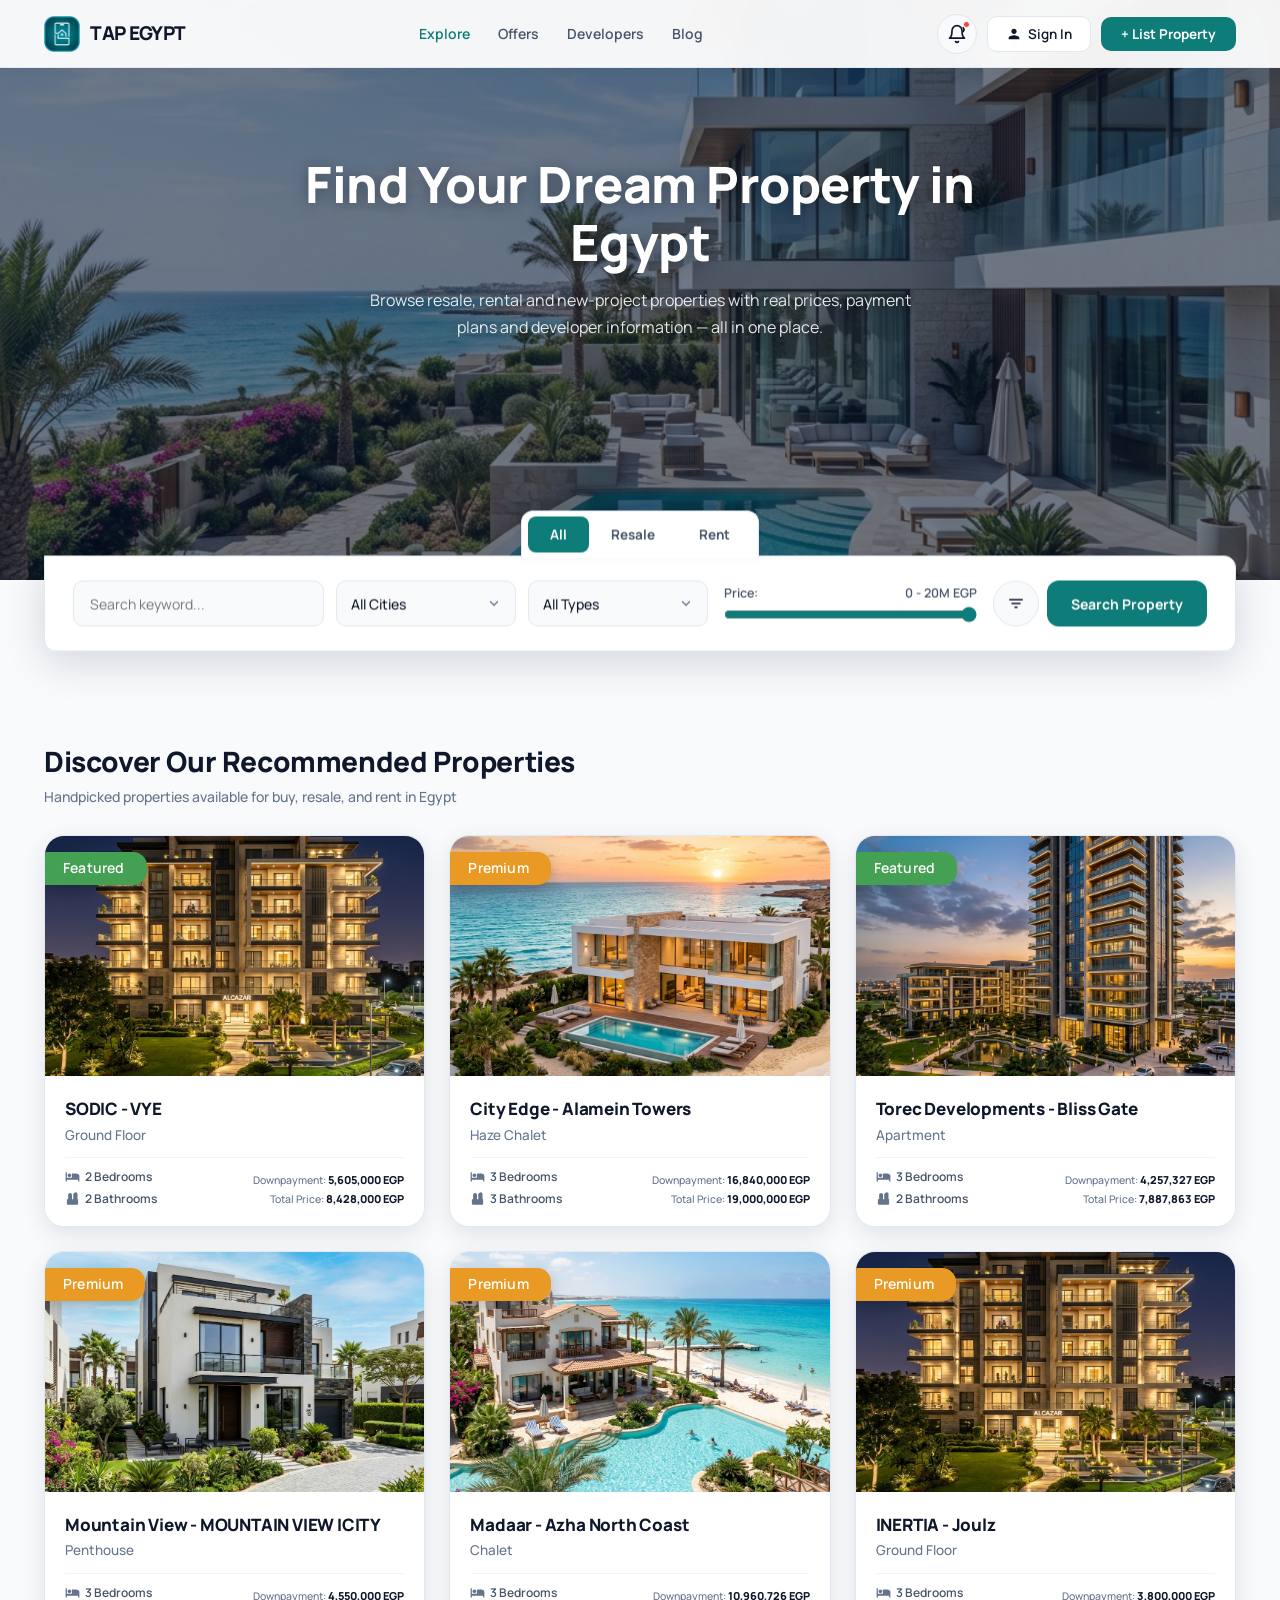
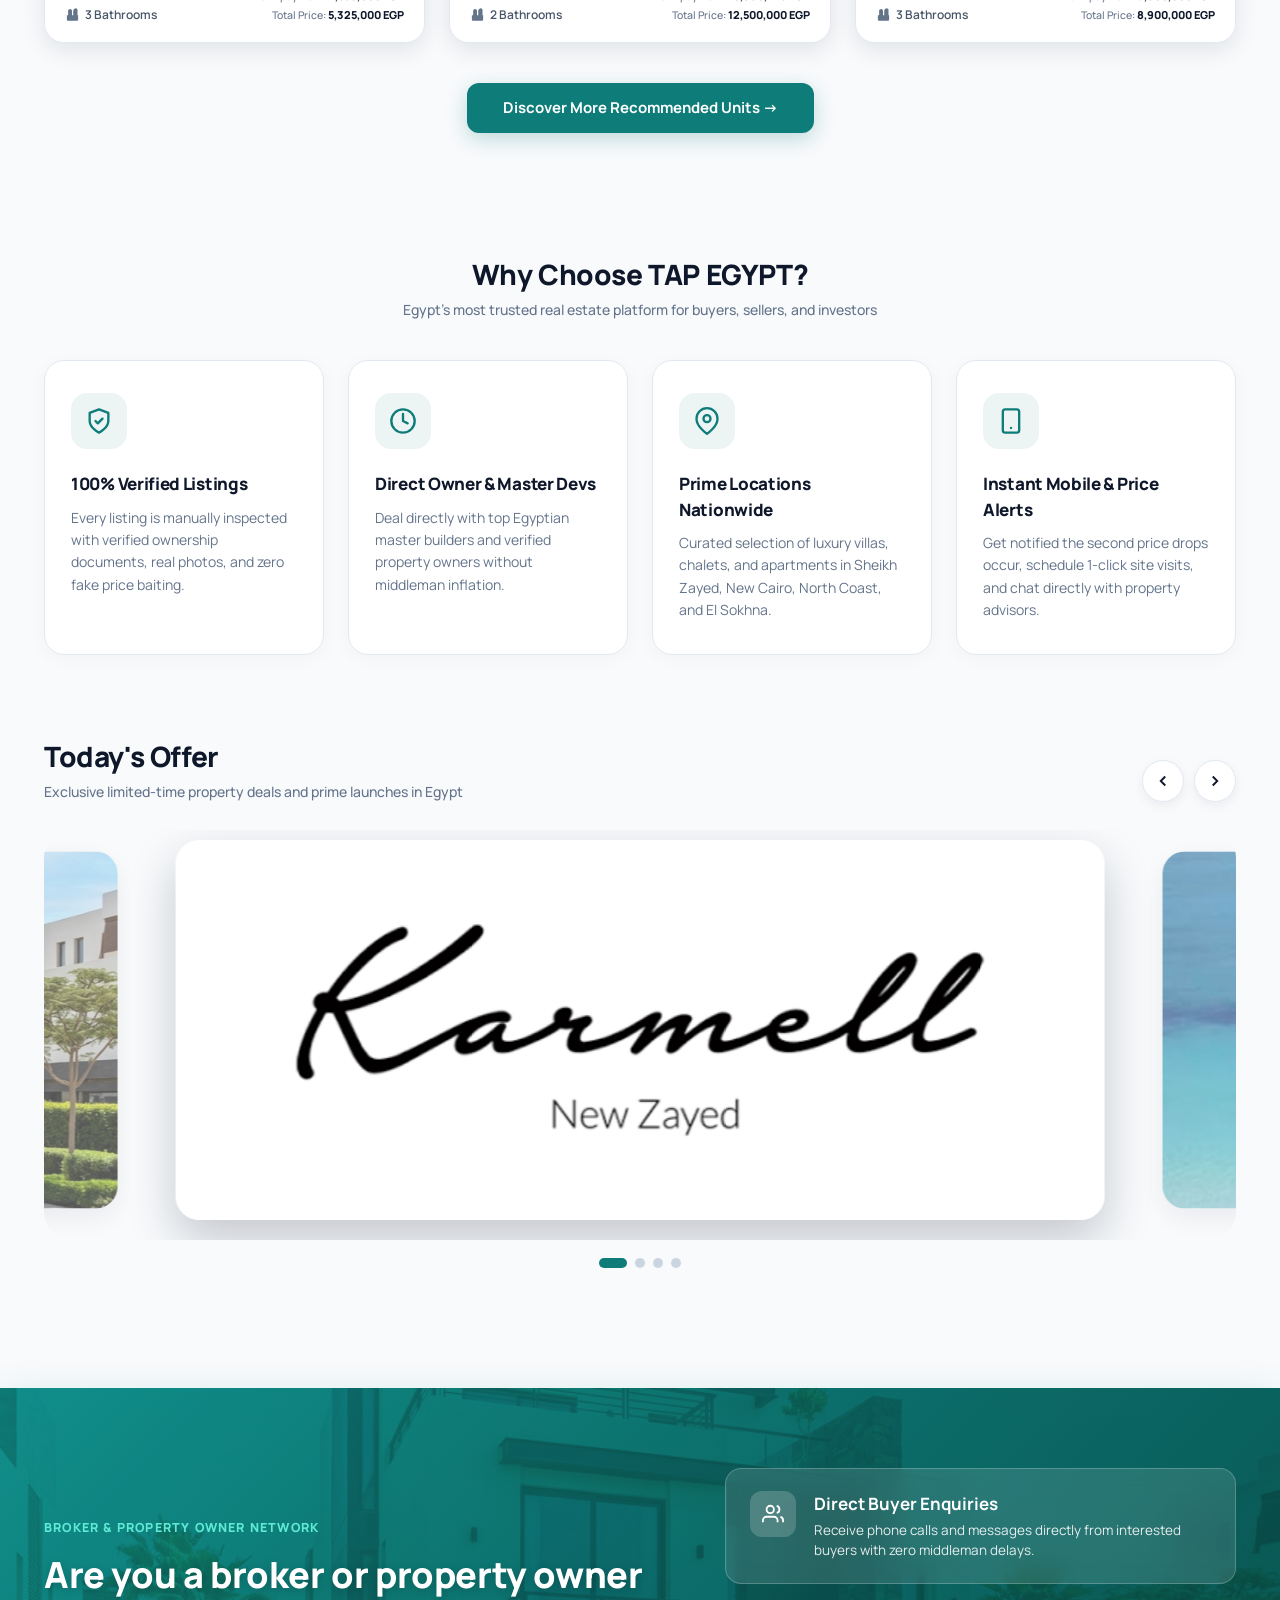
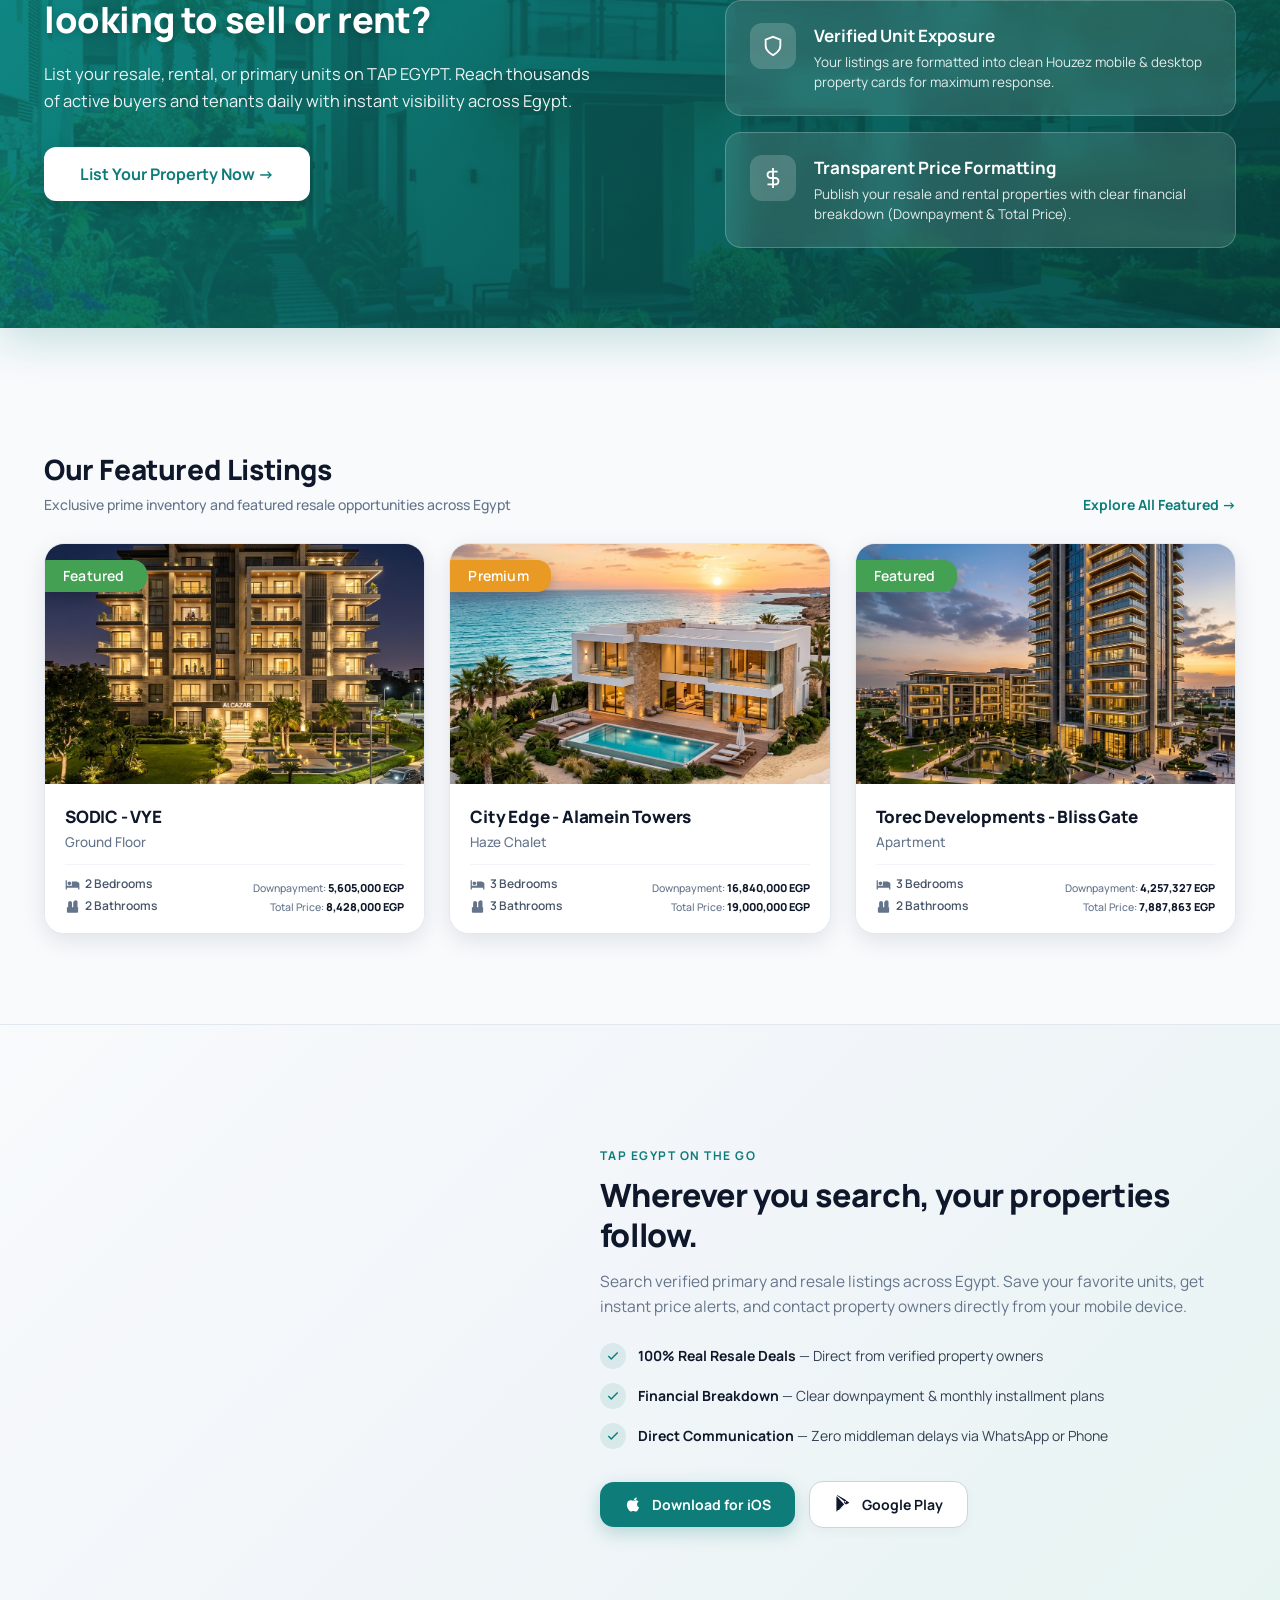
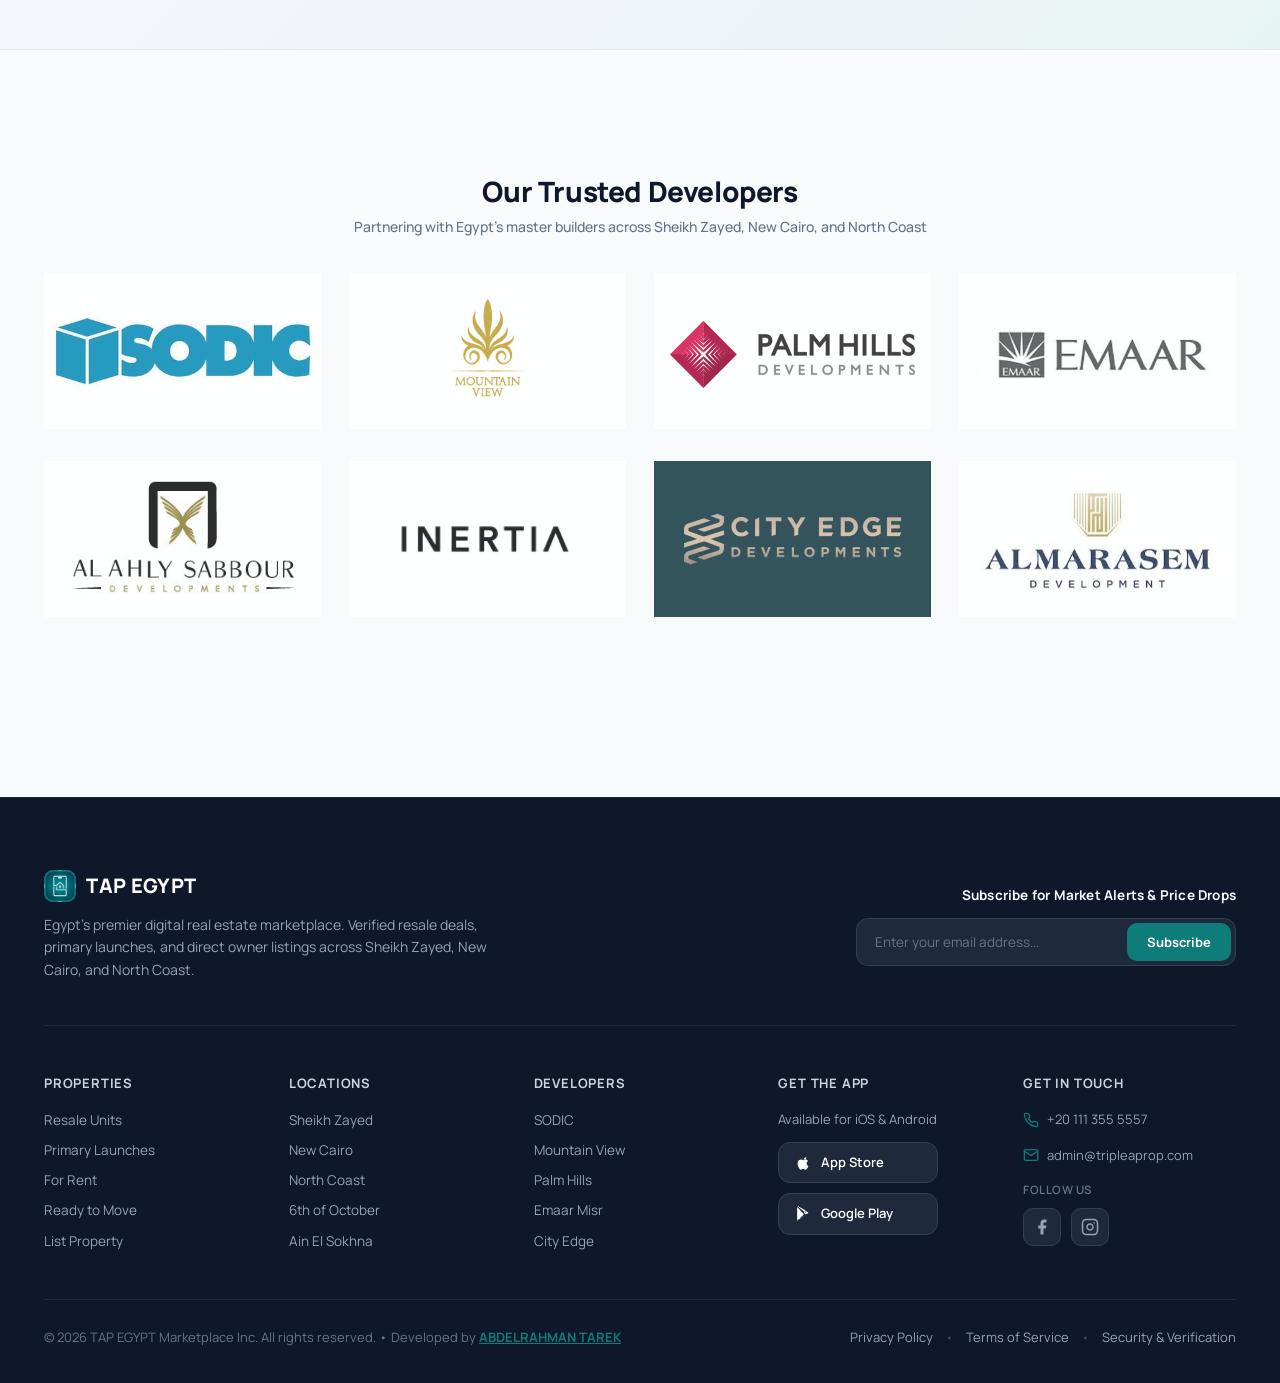
==== commit d1a12139: "Add files via upload" ====
--- a/index.html
+++ b/index.html
@@ -7,6 +7,32 @@
   <meta name="description" content="The digital real-estate marketplace for buying, reselling and discovering property in Egypt.">
   <meta name="theme-color" content="#0B0E11">
 
+  <!-- Open Graph / WhatsApp / Telegram / Facebook Link Preview Meta Tags -->
+  <meta property="og:type" content="website">
+  <meta property="og:url" content="https://www.tapegypt.online/">
+  <meta property="og:title" content="TAP EGYPT — Egyptian Real-Estate Marketplace">
+  <meta property="og:description" content="The digital real-estate marketplace for buying, reselling and discovering property in Egypt.">
+  <meta property="og:image" content="https://www.tapegypt.online/images/og_image.jpg">
+  <meta property="og:image:secure_url" content="https://www.tapegypt.online/images/og_image.jpg">
+  <meta property="og:image:type" content="image/jpeg">
+  <meta property="og:image:width" content="1200">
+  <meta property="og:image:height" content="630">
+  <meta property="og:image:alt" content="TAP EGYPT Real-Estate Marketplace Logo & Preview">
+  <meta property="og:site_name" content="TAP EGYPT">
+  <meta property="og:locale" content="en_US">
+
+  <!-- Twitter Card Meta Tags -->
+  <meta name="twitter:card" content="summary_large_image">
+  <meta name="twitter:url" content="https://www.tapegypt.online/">
+  <meta name="twitter:title" content="TAP EGYPT — Egyptian Real-Estate Marketplace">
+  <meta name="twitter:description" content="The digital real-estate marketplace for buying, reselling and discovering property in Egypt.">
+  <meta name="twitter:image" content="https://www.tapegypt.online/images/og_image.jpg">
+
+  <!-- Schema.org / Search Engine Thumbnail -->
+  <meta itemprop="name" content="TAP EGYPT — Egyptian Real-Estate Marketplace">
+  <meta itemprop="description" content="The digital real-estate marketplace for buying, reselling and discovering property in Egypt.">
+  <meta itemprop="image" content="https://www.tapegypt.online/images/og_image.jpg">
+
   <!-- Manrope Font -->
   <link rel="preconnect" href="https://fonts.googleapis.com">
   <link rel="preconnect" href="https://fonts.gstatic.com" crossorigin>
@@ -17,7 +43,7 @@
   <link rel="apple-touch-icon" href="images/tapegypt_logo_transparent.png">
 
   <!-- Stylesheet -->
-  <link rel="stylesheet" href="tapegypt.css?v=1.9">
+  <link rel="stylesheet" href="tapegypt.css?v=2.7">
 </head>
 <body>
 
@@ -33,7 +59,7 @@
 
       <!-- Navigation Links Structure -->
       <ul class="nav-links">
-        <li><a href="#/properties" class="nav-link active">Explore</a></li>
+        <li><a href="#/properties" class="nav-link active" onclick="app.setMode('all')">Explore</a></li>
         <li><a href="#/" class="nav-link">Offers</a></li>
         <li><a href="#/" class="nav-link" onclick="document.getElementById('explore-devs').scrollIntoView({behavior:'smooth'})">Developers</a></li>
         <li><a href="#/" class="nav-link">Blog</a></li>
@@ -134,7 +160,7 @@
               <svg width="16" height="16" viewBox="0 0 24 24" fill="none" stroke="currentColor" stroke-width="2"><line x1="12" y1="5" x2="12" y2="19"/><line x1="5" y1="12" x2="19" y2="12"/></svg>
               List Property
             </div>
-            <div class="mobile-nav-dropdown-item" onclick="window.location.hash='#/properties'; document.getElementById('mobile-nav-dropdown').classList.remove('open');">
+            <div class="mobile-nav-dropdown-item" onclick="app.setMode('all'); window.location.hash='#/properties'; document.getElementById('mobile-nav-dropdown').classList.remove('open');">
               <svg width="16" height="16" viewBox="0 0 24 24" fill="none" stroke="currentColor" stroke-width="2"><path d="M3 9l9-7 9 7v11a2 2 0 0 1-2 2H5a2 2 0 0 1-2-2z"/></svg>
               Explore
             </div>
@@ -581,7 +607,7 @@
                   List your resale, rental, or primary units on TAP EGYPT. Reach thousands of active buyers and tenants daily with instant visibility across Egypt.
                 </p>
                 <div class="broker-fw-cta-row">
-                  <button class="btn-broker-fw-primary" onclick="app.openListPropertyModal()">
+                  <button class="btn-broker-fw-primary">
                     List Your Property Now →
                   </button>
                 </div>
--- a/tapegypt.css
+++ b/tapegypt.css
@@ -43,9 +43,19 @@
   padding: 0;
 }
 
-html, body {
-  width: 100%;
-  overflow-x: hidden;
+html {
+  width: 100%;
+  max-width: 100%;
+  overflow-x: clip;
+  scroll-behavior: smooth;
+}
+
+body {
+  width: 100%;
+  max-width: 100%;
+  min-height: 100vh;
+  margin: 0;
+  padding: 0;
   font-family: var(--font-manrope);
   background-color: var(--bg-offwhite);
   color: var(--text-primary);
@@ -203,7 +213,7 @@
   z-index: 1200;
   text-align: center;
   color: var(--text-primary);
-  animation: fadeInDown 0.2s ease;
+  animation: fadeInDown 0.38s cubic-bezier(0.16, 1, 0.3, 1);
 }
 
 .nav-qr-wrapper:hover .nav-qr-popover {
@@ -313,7 +323,7 @@
   border: 1px solid var(--border-light);
   z-index: 1200;
   color: var(--text-primary);
-  animation: fadeInDown 0.2s ease;
+  animation: fadeInDown 0.38s cubic-bezier(0.16, 1, 0.3, 1);
 }
 
 .nav-bell-popover.open {
@@ -503,7 +513,7 @@
   border: 1px solid var(--border-light);
   z-index: 1200;
   color: var(--text-primary);
-  animation: fadeInDown 0.2s ease;
+  animation: fadeInDown 0.38s cubic-bezier(0.16, 1, 0.3, 1);
 }
 
 .user-profile-wrapper:hover .user-popover-dropdown,
@@ -634,7 +644,7 @@
   min-width: 220px;
   z-index: 2000;
   overflow: hidden;
-  animation: dropdownFadeIn 0.18s ease;
+  animation: dropdownFadeIn 0.35s cubic-bezier(0.16, 1, 0.3, 1);
 }
 
 .mobile-nav-dropdown.open {
@@ -642,7 +652,7 @@
 }
 
 @keyframes dropdownFadeIn {
-  from { opacity: 0; transform: translateY(-8px) scale(0.97); }
+  from { opacity: 0; transform: translateY(-14px) scale(0.95); }
   to   { opacity: 1; transform: translateY(0) scale(1); }
 }
 
@@ -695,7 +705,7 @@
   z-index: 2500;
   opacity: 0;
   visibility: hidden;
-  transition: opacity 0.25s ease, visibility 0.25s ease;
+  transition: opacity 0.38s cubic-bezier(0.16, 1, 0.3, 1), visibility 0.38s cubic-bezier(0.16, 1, 0.3, 1);
   align-items: center;
   justify-content: center;
   padding: 20px;
@@ -716,12 +726,14 @@
   box-shadow: 0 24px 60px rgba(15, 23, 42, 0.22);
   border: 1px solid var(--border-light);
   position: relative;
-  transform: translateY(12px);
-  transition: transform 0.25s ease;
+  transform: translateY(28px) scale(0.96);
+  opacity: 0;
+  transition: transform 0.42s cubic-bezier(0.16, 1, 0.3, 1), opacity 0.38s cubic-bezier(0.16, 1, 0.3, 1);
 }
 
 .modal-overlay.open .modal-card {
-  transform: translateY(0);
+  transform: translateY(0) scale(1);
+  opacity: 1;
 }
 
 .modal-close-btn {
@@ -865,6 +877,18 @@
   object-fit: cover;
   object-position: center center;
   opacity: 1;
+  animation: heroBgEntrance 1.4s cubic-bezier(0.16, 1, 0.3, 1) forwards;
+}
+
+@keyframes heroBgEntrance {
+  0% {
+    transform: scale(1.08);
+    opacity: 0.5;
+  }
+  100% {
+    transform: scale(1.0);
+    opacity: 1;
+  }
 }
 
 .hero-scrim-overlay {
@@ -900,6 +924,18 @@
   margin-bottom: 16px;
   letter-spacing: -0.5px;
   text-shadow: 0 2px 16px rgba(0,0,0,0.35);
+  animation: heroTitleEntrance 0.9s cubic-bezier(0.16, 1, 0.3, 1) 0.15s both;
+}
+
+@keyframes heroTitleEntrance {
+  0% {
+    opacity: 0;
+    transform: translateY(-24px);
+  }
+  100% {
+    opacity: 1;
+    transform: translateY(0);
+  }
 }
 
 .hero-paragraph-sub {
@@ -910,6 +946,18 @@
   max-width: 560px;
   margin-bottom: 32px;
   text-shadow: 0 1px 8px rgba(0,0,0,0.3);
+  animation: heroSubEntrance 0.9s cubic-bezier(0.16, 1, 0.3, 1) 0.35s both;
+}
+
+@keyframes heroSubEntrance {
+  0% {
+    opacity: 0;
+    transform: translateY(20px);
+  }
+  100% {
+    opacity: 1;
+    transform: translateY(0);
+  }
 }
 
 /* SEARCH CONTAINER — bottom-anchored overlap (Houzez-style) */
@@ -930,6 +978,18 @@
   flex-direction: column;
   align-items: center;
   position: relative;
+  animation: heroCardEntrance 1.0s cubic-bezier(0.16, 1, 0.3, 1) 0.50s both;
+}
+
+@keyframes heroCardEntrance {
+  0% {
+    opacity: 0;
+    transform: translateY(35px);
+  }
+  100% {
+    opacity: 1;
+    transform: translateY(0);
+  }
 }
 
 /* Tabs connected to top edge of search panel */
@@ -1186,7 +1246,7 @@
   box-shadow: 0 24px 60px rgba(15, 23, 42, 0.16);
   border: 1px solid var(--border-light);
   z-index: 200;
-  animation: fadeInDown 0.25s ease;
+  animation: fadeInDown 0.38s cubic-bezier(0.16, 1, 0.3, 1);
 }
 
 .hero-advanced-expandable-panel.open {
@@ -1194,7 +1254,7 @@
 }
 
 @keyframes fadeInDown {
-  from { opacity: 0; transform: translateY(-10px); }
+  from { opacity: 0; transform: translateY(-16px); }
   to { opacity: 1; transform: translateY(0); }
 }
 
@@ -1557,7 +1617,7 @@
   flex-direction: column;
   align-items: flex-start;
   box-shadow: 0 4px 20px rgba(15, 23, 42, 0.03);
-  transition: all 0.25s ease;
+  transition: all 0.35s cubic-bezier(0.16, 1, 0.3, 1);
   user-select: none;
 }
 
@@ -1577,7 +1637,7 @@
   align-items: center;
   justify-content: center;
   margin-bottom: 22px;
-  transition: transform 0.25s ease, background 0.25s ease, color 0.25s ease;
+  transition: transform 0.35s cubic-bezier(0.16, 1, 0.3, 1), background 0.35s ease, color 0.35s ease;
 }
 
 .why-choose-card:hover .why-choose-icon-wrap {
@@ -1967,27 +2027,36 @@
   position: fixed;
   top: 0;
   left: 0;
+  right: 0;
+  bottom: 0;
   width: 100vw;
   height: 100vh;
+  height: 100dvh;
   background-color: rgba(15, 23, 42, 0.4);
   z-index: 2000;
   opacity: 0;
   visibility: hidden;
+  pointer-events: none;
   transition: opacity 0.2s ease, visibility 0.2s ease;
 }
 
 .filter-drawer-overlay.open {
   opacity: 1;
   visibility: visible;
+  pointer-events: auto;
 }
 
 .filter-drawer-panel-left {
   position: fixed;
   top: 0;
   left: 0;
+  bottom: 0;
   width: 420px;
   max-width: 90vw;
   height: 100vh;
+  height: 100dvh;
+  max-height: 100vh;
+  max-height: 100dvh;
   background-color: var(--surface-white);
   z-index: 2001;
   transform: translateX(-100%);
@@ -1995,7 +2064,7 @@
   display: flex;
   flex-direction: column;
   box-shadow: 4px 0 24px rgba(0,0,0,0.15);
-  overflow-x: hidden;
+  overflow: hidden;
 }
 
 .filter-drawer-overlay.open .filter-drawer-panel-left {
@@ -2009,6 +2078,7 @@
   padding: 16px 24px;
   border-bottom: 1px solid #F1F5F9;
   background-color: #F8FAFC;
+  flex-shrink: 0;
 }
 
 .drawer-title-text {
@@ -2035,9 +2105,11 @@
 }
 
 .drawer-body-scroll {
-  flex: 1;
+  flex: 1 1 auto;
+  min-height: 0;
   overflow-y: auto;
   overflow-x: hidden;
+  -webkit-overflow-scrolling: touch;
   padding: 24px;
   display: flex;
   flex-direction: column;
@@ -2167,9 +2239,13 @@
 }
 
 .drawer-bottom-sticky-bar {
+  flex-shrink: 0;
   padding: 16px 24px;
+  padding-bottom: max(16px, env(safe-area-inset-bottom, 16px));
   background-color: var(--surface-white);
   border-top: 1px solid var(--border-light);
+  box-shadow: 0 -4px 12px rgba(0, 0, 0, 0.05);
+  z-index: 10;
 }
 
 .btn-app-solid-teal-filter {
@@ -2189,20 +2265,41 @@
   background-color: var(--teal-dark);
 }
 
+@media (max-height: 650px) {
+  .drawer-head-row {
+    padding: 12px 20px;
+  }
+  .drawer-body-scroll {
+    padding: 16px 20px;
+    gap: 14px;
+  }
+  .drawer-bottom-sticky-bar {
+    padding: 12px 20px;
+    padding-bottom: max(12px, env(safe-area-inset-bottom, 12px));
+  }
+  .btn-app-solid-teal-filter {
+    padding: 11px;
+  }
+}
+
 /* ==========================================================================
    6. CATALOG LISTINGS & DETAIL PAGES
    ========================================================================== */
 .catalog-page-container {
-  padding: 84px 0 60px;
+  padding: 96px 0 60px;
 }
 
 .catalog-top-control-bar {
   display: flex;
   align-items: center;
   justify-content: space-between;
-  margin-bottom: 16px;
+  margin-bottom: 20px;
   flex-wrap: wrap;
   gap: 12px;
+  opacity: 1 !important;
+  transform: none !important;
+  animation: none !important;
+  transition: none !important;
 }
 
 .control-bar-left {
@@ -2461,6 +2558,29 @@
   color: var(--text-primary);
   text-decoration: underline;
   cursor: pointer;
+}
+
+/* ==========================================================================
+   PERMANENTLY DISABLE ALL SCROLL-REVEAL & ENTRANCE ANIMATIONS ON PROPERTY DETAILS PAGE
+   ========================================================================== */
+.detail-page-container,
+.detail-page-container *,
+#detail-view,
+#detail-view *,
+#detail-view-target,
+#detail-view-target * {
+  animation: none !important;
+  transition-duration: 0s !important;
+}
+
+.detail-page-container.scroll-reveal,
+.detail-page-container .scroll-reveal,
+#detail-view .scroll-reveal,
+#detail-view-target .scroll-reveal {
+  opacity: 1 !important;
+  transform: none !important;
+  transition: none !important;
+  animation: none !important;
 }
 
 .detail-page-container {
@@ -2693,8 +2813,21 @@
    MOBILE HORIZONTAL SCROLL CAROUSEL (Matching photo_2026-08-11_16-12-47 (2).jpg)
    ========================================================================== */
 @media (max-width: 768px) {
+  html {
+    overflow-x: clip !important;
+    max-width: 100vw !important;
+  }
+
+  body, #app, .app-main-content, #detail-view, #detail-view-target, .detail-page-container, .detail-container-wrap {
+    max-width: 100vw !important;
+    width: 100% !important;
+    box-sizing: border-box !important;
+  }
+
   .detail-page-container {
     padding: 60px 0 30px !important;
+    max-width: 100% !important;
+    width: 100% !important;
   }
 
   #detail-view-target.container {
@@ -2702,6 +2835,12 @@
     padding-right: 0 !important;
     max-width: 100% !important;
     width: 100% !important;
+  }
+
+  .detail-container-wrap {
+    width: 100% !important;
+    max-width: 100% !important;
+    box-sizing: border-box !important;
   }
 
   .detail-desktop-gallery-wrapper {
@@ -2711,6 +2850,7 @@
     width: 100% !important;
     border-radius: 0 !important;
     margin-bottom: 16px !important;
+    overflow: hidden !important;
   }
 
   .detail-header-block,
@@ -2719,6 +2859,32 @@
     padding-left: 16px !important;
     padding-right: 16px !important;
     box-sizing: border-box !important;
+    width: 100% !important;
+    max-width: 100% !important;
+    overflow-x: hidden !important;
+  }
+
+  .detail-header-top-row {
+    flex-direction: column !important;
+    align-items: flex-start !important;
+    gap: 10px !important;
+    width: 100% !important;
+  }
+
+  .detail-title-large {
+    font-size: 22px !important;
+    line-height: 1.25 !important;
+    word-break: break-word !important;
+  }
+
+  .financial-grid-2col {
+    grid-template-columns: 1fr !important;
+    gap: 14px !important;
+    width: 100% !important;
+  }
+
+  .financial-grid-cell, .cell-val, .editorial-about-paragraph, .detail-type-loc-line {
+    word-break: break-word !important;
   }
 
   .detail-gallery-grid-container {
@@ -3178,7 +3344,7 @@
   z-index: 3000;
   box-shadow: 0 4px 16px rgba(15, 23, 42, 0.2);
   transform: translateY(80px);
-  transition: transform 0.25s ease;
+  transition: transform 0.4s cubic-bezier(0.16, 1, 0.3, 1);
 }
 
 .toast-bar.active {
@@ -3480,7 +3646,7 @@
   .amenities-checkboxes-grid { grid-template-columns: repeat(2, 1fr); }
   .property-app-grid, .app-cards-grid { grid-template-columns: 1fr; }
   .footer-grid-layout { grid-template-columns: 1fr; }
-  .filter-drawer-panel-left { width: 100vw; }
+  .filter-drawer-panel-left { width: 100vw; max-width: 100vw; }
   .list-property-content-flex { flex-direction: column; align-items: flex-start; }
 }
 
@@ -3886,7 +4052,7 @@
   box-shadow: 0 4px 20px rgba(15, 23, 42, 0.06);
   display: flex;
   flex-direction: column;
-  transition: transform 0.25s ease, box-shadow 0.25s ease;
+  transition: transform 0.35s cubic-bezier(0.16, 1, 0.3, 1), box-shadow 0.35s cubic-bezier(0.16, 1, 0.3, 1);
 }
 
 .app-resale-card:hover {
@@ -3905,7 +4071,7 @@
   width: 100%;
   height: 100%;
   object-fit: cover;
-  transition: transform 0.4s ease;
+  transition: transform 0.5s cubic-bezier(0.16, 1, 0.3, 1);
 }
 
 .app-resale-card:hover .app-card-photo-wrap img {
@@ -5062,6 +5228,243 @@
   }
 }
 
-
-
-
+/* ==========================================================================
+   NOTICEABLE SCROLL ANIMATIONS SYSTEM (PERFECT SINGLE SCROLLBAR & ALIGNMENT)
+   ========================================================================== */
+.scroll-reveal {
+  opacity: 0;
+  transform: translateY(45px);
+  transition: opacity 0.85s cubic-bezier(0.22, 1, 0.36, 1),
+              transform 0.85s cubic-bezier(0.22, 1, 0.36, 1);
+}
+
+.scroll-reveal.reveal-slide-up {
+  opacity: 0;
+  transform: translateY(50px);
+}
+
+.scroll-reveal.reveal-slide-left {
+  opacity: 0;
+  transform: translateX(-50px);
+}
+
+.scroll-reveal.reveal-slide-right {
+  opacity: 0;
+  transform: translateX(50px);
+}
+
+.scroll-reveal.reveal-zoom-in {
+  opacity: 0;
+  transform: scale(0.92);
+}
+
+.scroll-reveal.is-revealed {
+  opacity: 1 !important;
+  transform: translateY(0) translateX(0) scale(1) !important;
+}
+
+/* Prevent horizontal scrollbar on mobile screens during slide-in scroll animations */
+@media (max-width: 768px) {
+  .scroll-reveal.reveal-slide-left,
+  .scroll-reveal.reveal-slide-right {
+    transform: translateY(35px) translateX(0) !important;
+  }
+}
+
+/* Special rule for hero search inner wrapper so it doesn't break parent absolute centering */
+.hero-search-wrapper-exact.scroll-reveal {
+  opacity: 0;
+  transform: translateY(35px);
+  transition: opacity 0.85s cubic-bezier(0.22, 1, 0.36, 1),
+              transform 0.85s cubic-bezier(0.22, 1, 0.36, 1);
+}
+
+.hero-search-wrapper-exact.scroll-reveal.is-revealed {
+  opacity: 1 !important;
+  transform: translateY(0) !important;
+}
+
+/* Stagger delay classes */
+.stagger-delay-1 { transition-delay: 0.10s !important; }
+.stagger-delay-2 { transition-delay: 0.20s !important; }
+.stagger-delay-3 { transition-delay: 0.30s !important; }
+.stagger-delay-4 { transition-delay: 0.40s !important; }
+.stagger-delay-5 { transition-delay: 0.50s !important; }
+.stagger-delay-6 { transition-delay: 0.60s !important; }
+
+/* Enhanced hover interaction for cards after reveal */
+.app-resale-card.is-revealed,
+.why-choose-card.is-revealed,
+.broker-value-card.is-revealed,
+.dev-grid-card.is-revealed {
+  transition: opacity 0.85s cubic-bezier(0.22, 1, 0.36, 1),
+              transform 0.35s cubic-bezier(0.16, 1, 0.3, 1),
+              box-shadow 0.35s ease !important;
+}
+
+@media (prefers-reduced-motion: reduce) {
+  .scroll-reveal,
+  .scroll-reveal.reveal-slide-up,
+  .scroll-reveal.reveal-slide-left,
+  .scroll-reveal.reveal-slide-right,
+  .scroll-reveal.reveal-zoom-in,
+  .hero-search-wrapper-exact.scroll-reveal {
+    opacity: 1 !important;
+    transform: none !important;
+    transition: none !important;
+  }
+}
+
+/* ==========================================================================
+   SEARCHABLE SELECT / COMBOBOX SYSTEM
+   ========================================================================== */
+.searchable-select-wrapper {
+  position: relative;
+  width: 100%;
+  display: inline-block;
+}
+
+.search-main-bar-row > .searchable-select-wrapper {
+  flex: 1;
+  min-width: 110px;
+}
+
+.searchable-select-trigger {
+  width: 100%;
+  height: 46px;
+  background-color: var(--bg-offwhite);
+  border: 1px solid var(--border-light);
+  border-radius: 10px;
+  padding: 0 14px;
+  font-size: 14px;
+  font-weight: 500;
+  color: var(--text-primary);
+  display: flex;
+  align-items: center;
+  justify-content: space-between;
+  gap: 8px;
+  cursor: pointer;
+  transition: all 0.2s ease;
+  user-select: none;
+  font-family: var(--font-manrope);
+  text-align: left;
+  box-sizing: border-box;
+}
+
+.searchable-select-trigger:hover,
+.searchable-select-wrapper.open .searchable-select-trigger {
+  border-color: var(--teal-primary);
+  background-color: #FFFFFF;
+  box-shadow: 0 4px 16px rgba(14, 124, 121, 0.08);
+}
+
+.searchable-select-label {
+  white-space: nowrap;
+  overflow: hidden;
+  text-overflow: ellipsis;
+  flex: 1;
+  color: var(--text-primary);
+}
+
+.searchable-select-arrow {
+  flex-shrink: 0;
+  transition: transform 0.25s ease;
+  color: #64748B;
+}
+
+.searchable-select-wrapper.open .searchable-select-arrow {
+  transform: rotate(180deg);
+  color: var(--teal-primary);
+}
+
+.searchable-select-popover {
+  display: none;
+  position: absolute;
+  top: calc(100% + 6px);
+  left: 0;
+  width: 100%;
+  min-width: 220px;
+  background-color: #FFFFFF;
+  border: 1px solid var(--border-light);
+  border-radius: 14px;
+  box-shadow: 0 16px 48px rgba(15, 23, 42, 0.18);
+  z-index: 2500;
+  overflow: hidden;
+  animation: dropdownFadeIn 0.22s cubic-bezier(0.16, 1, 0.3, 1);
+}
+
+.searchable-select-wrapper.open .searchable-select-popover {
+  display: block;
+}
+
+.searchable-select-search-wrap {
+  padding: 8px 10px;
+  border-bottom: 1px solid var(--border-light);
+  background-color: #F8FAFC;
+}
+
+.searchable-select-search-input {
+  width: 100%;
+  height: 36px;
+  background-color: #FFFFFF;
+  border: 1px solid #CBD5E1;
+  border-radius: 8px;
+  padding: 0 10px 0 32px;
+  font-size: 13px;
+  color: var(--text-primary);
+  outline: none;
+  transition: border-color 0.2s ease, box-shadow 0.2s ease;
+  font-family: var(--font-manrope);
+  background-image: url("data:image/svg+xml,%3Csvg xmlns='http://www.w3.org/2000/svg' width='14' height='14' viewBox='0 0 24 24' fill='none' stroke='%2364748B' stroke-width='2.2' stroke-linecap='round' stroke-linejoin='round'%3E%3Ccircle cx='11' cy='11' r='8'/%3E%3Cline x1='21' y1='21' x2='16.65' y2='16.65'/%3E%3C/svg%3E");
+  background-repeat: no-repeat;
+  background-position: 10px center;
+  box-sizing: border-box;
+}
+
+.searchable-select-search-input:focus {
+  border-color: var(--teal-primary);
+  box-shadow: 0 0 0 3px rgba(14, 124, 121, 0.12);
+}
+
+.searchable-select-options-list {
+  max-height: 220px;
+  overflow-y: auto;
+  padding: 4px 0;
+}
+
+.searchable-select-option {
+  padding: 9px 14px;
+  font-size: 13.5px;
+  color: var(--text-primary);
+  cursor: pointer;
+  display: flex;
+  align-items: center;
+  justify-content: space-between;
+  transition: background-color 0.15s ease, color 0.15s ease;
+  font-family: var(--font-manrope);
+}
+
+.searchable-select-option:hover {
+  background-color: rgba(14, 124, 121, 0.08);
+  color: var(--teal-primary);
+  font-weight: 600;
+}
+
+.searchable-select-option.selected {
+  background-color: rgba(14, 124, 121, 0.12);
+  color: var(--teal-primary);
+  font-weight: 700;
+}
+
+.searchable-select-no-results {
+  padding: 14px;
+  font-size: 13px;
+  color: var(--text-secondary);
+  text-align: center;
+  font-style: italic;
+}
+
+
+
+
+
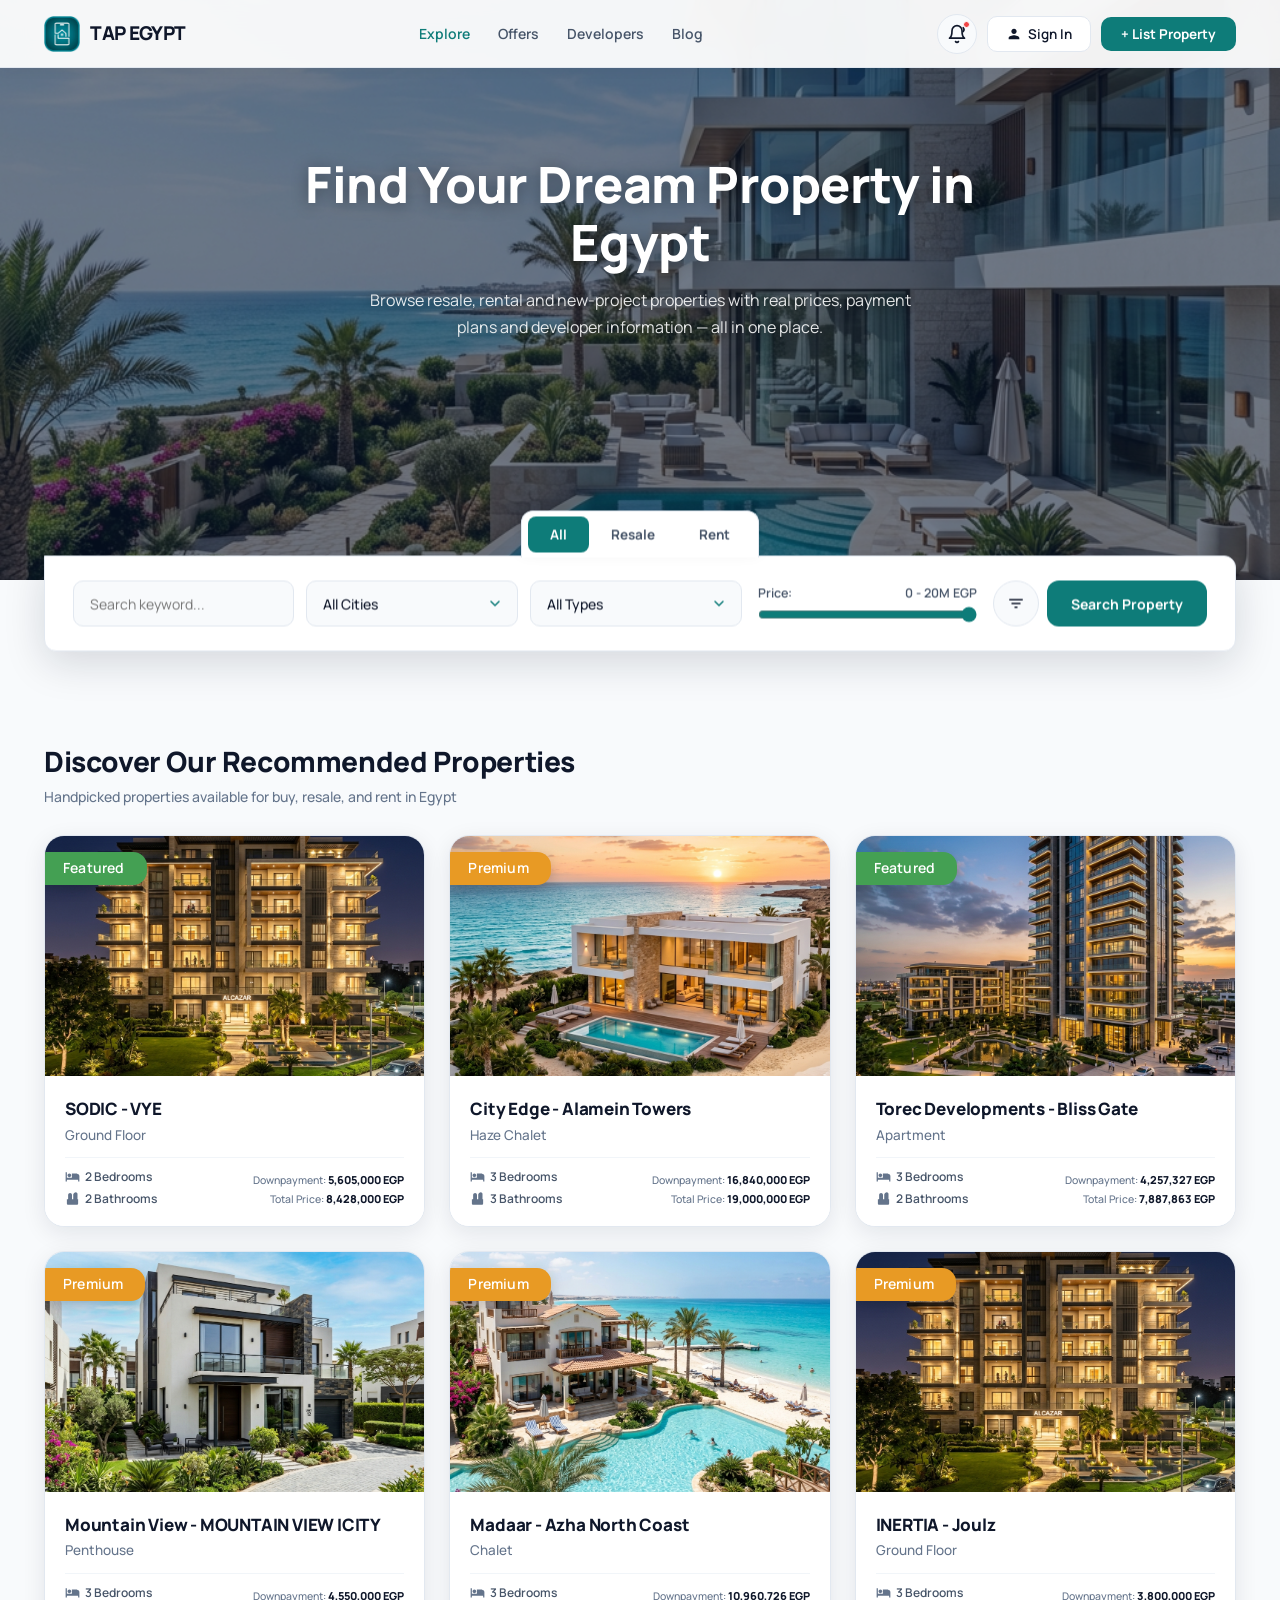
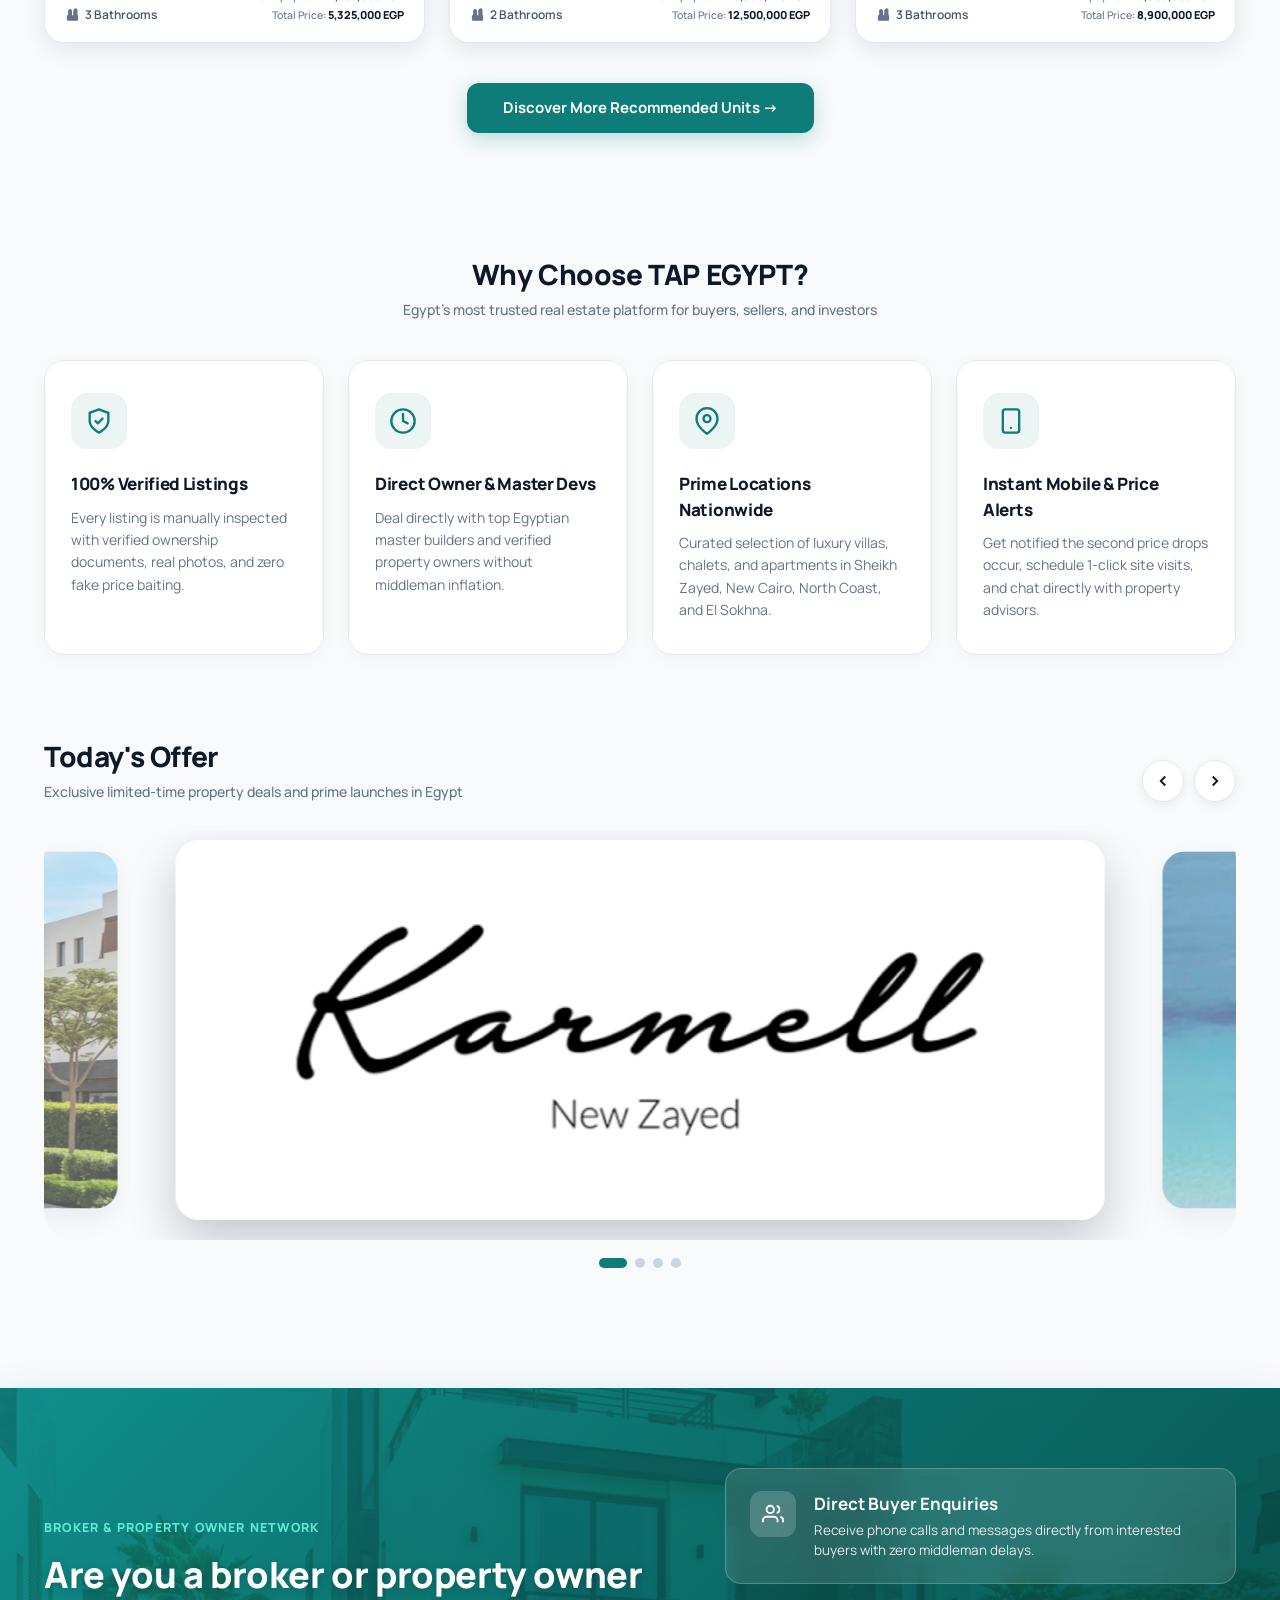
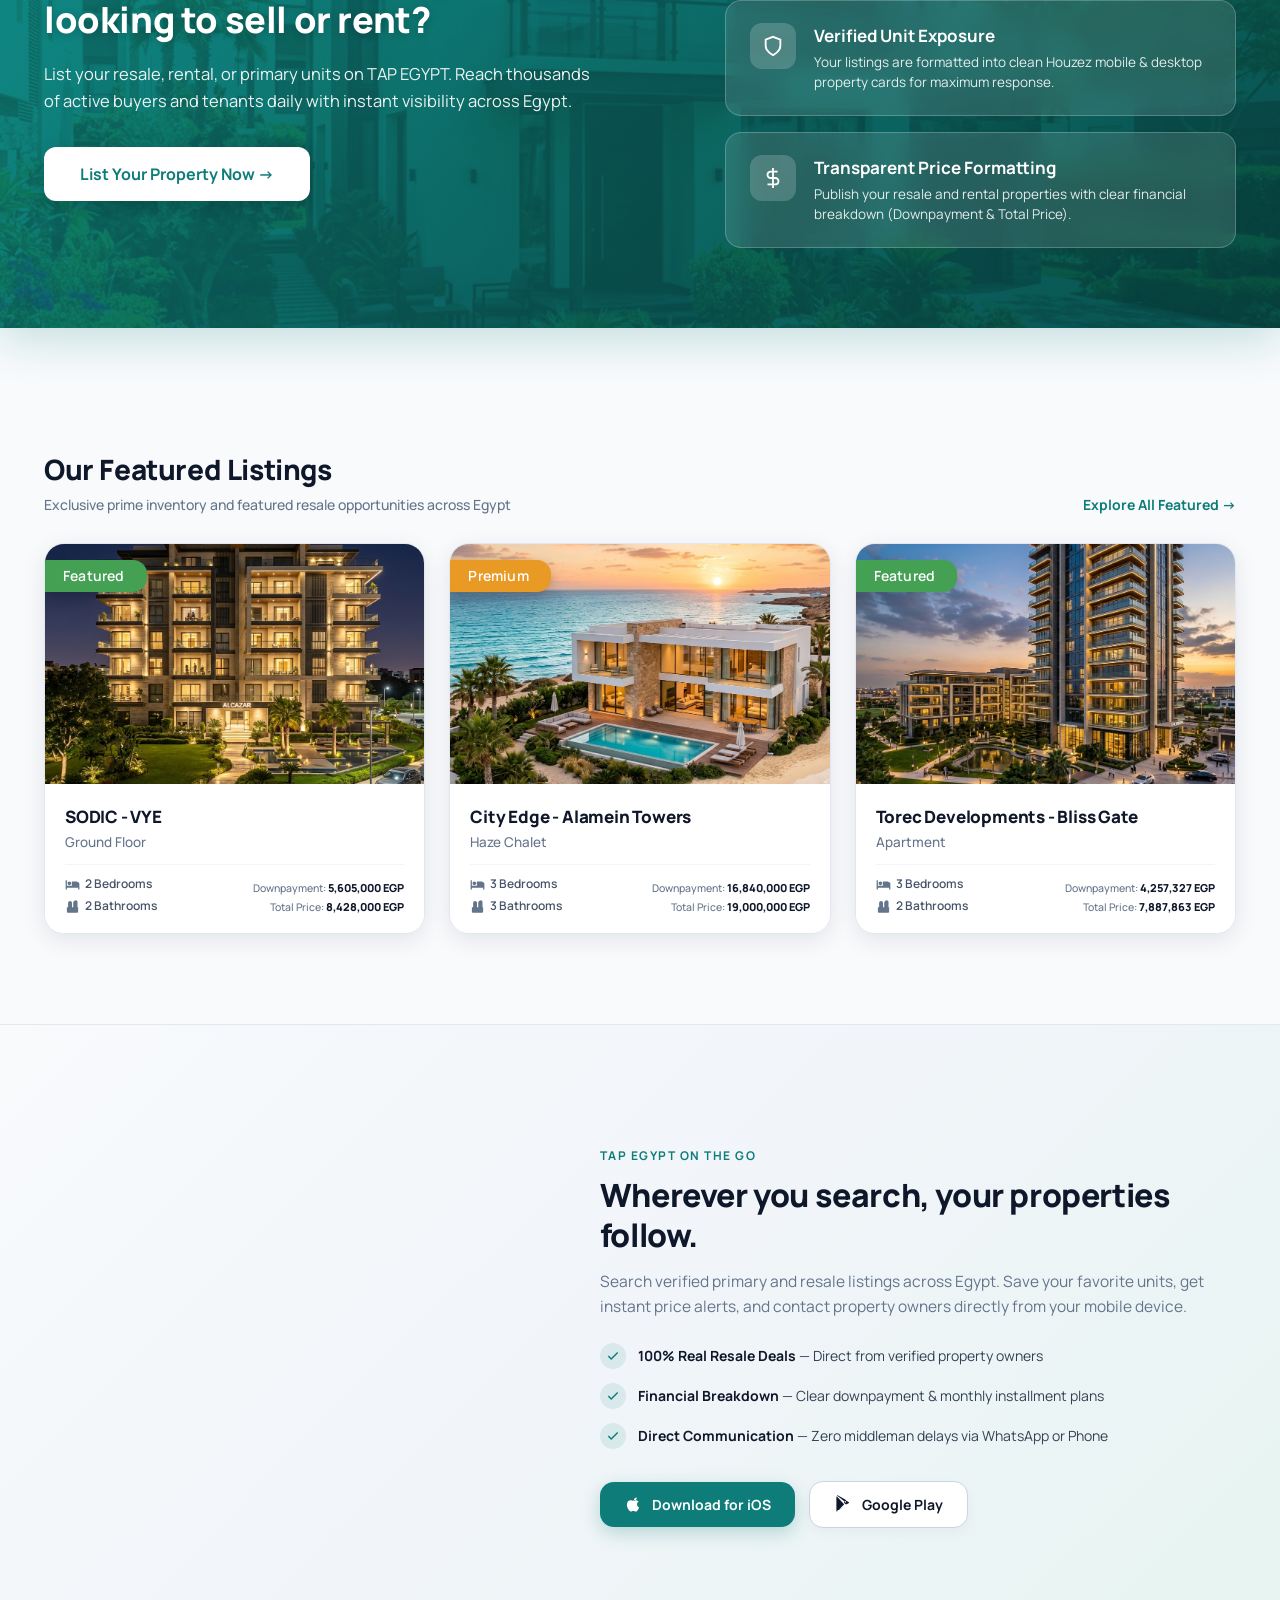
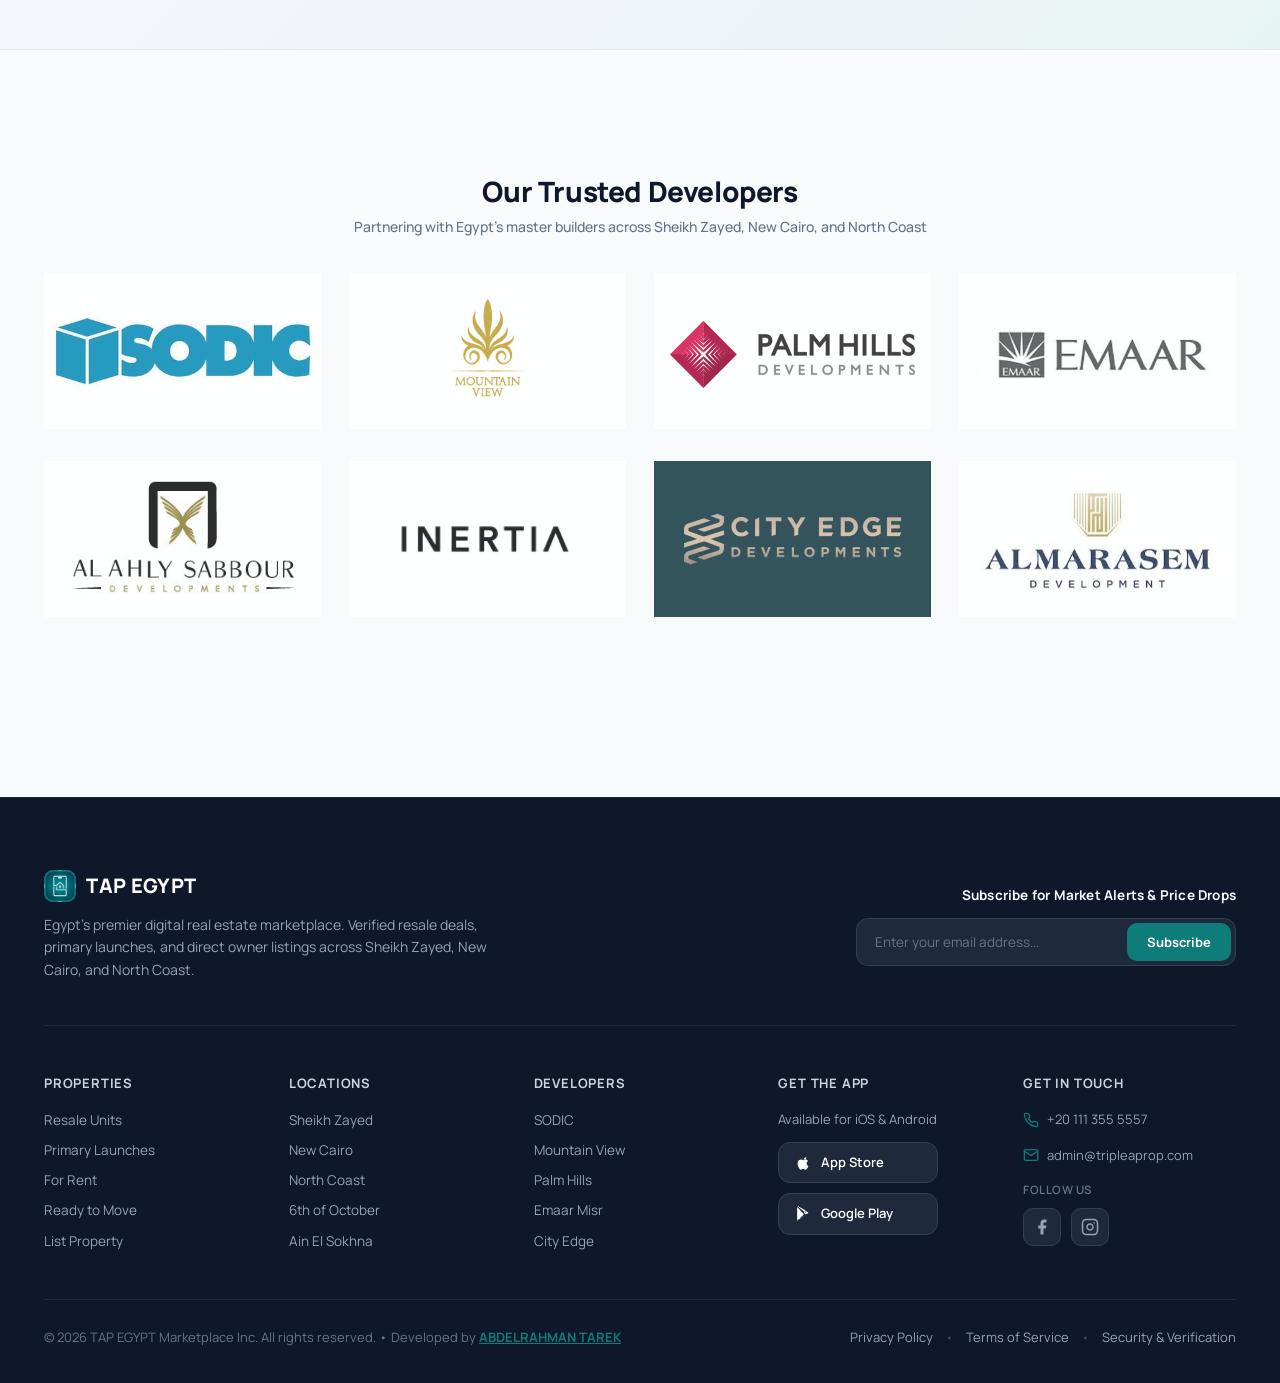
==== commit dda8a05a: "Add files via upload" ====
--- a/index.html
+++ b/index.html
@@ -43,7 +43,7 @@
   <link rel="apple-touch-icon" href="images/tapegypt_logo_transparent.png">
 
   <!-- Stylesheet -->
-  <link rel="stylesheet" href="tapegypt.css?v=2.7">
+  <link rel="stylesheet" href="tapegypt.css?v=2.8">
 </head>
 <body>
 
@@ -1147,4 +1147,4 @@
   <script src="data.js"></script>
   <script src="app.js"></script>
 </body>
-</html>
+</html>
--- a/tapegypt.css
+++ b/tapegypt.css
@@ -1115,19 +1115,27 @@
   height: 46px;
   border: 1px solid var(--border-light);
   border-radius: 10px;
-  padding: 0 16px;
+  padding: 0 38px 0 16px;
   font-size: 14px;
   font-weight: 500;
-  color: var(--text-secondary);
+  color: var(--text-primary);
   outline: none;
   background-color: var(--bg-offwhite);
   cursor: pointer;
   font-family: var(--font-manrope);
+  -webkit-appearance: none;
+  -moz-appearance: none;
+  appearance: none;
+  background-image: url("data:image/svg+xml,%3Csvg xmlns='http://www.w3.org/2000/svg' width='16' height='16' viewBox='0 0 24 24' fill='none' stroke='%230E7C79' stroke-width='2.2' stroke-linecap='round' stroke-linejoin='round'%3E%3Cpolyline points='6 9 12 15 18 9'/%3E%3C/svg%3E");
+  background-repeat: no-repeat;
+  background-position: right 14px center;
+  background-size: 16px 16px;
 }
 
 .hero-select-field-white:focus {
   border-color: var(--teal-primary);
   background-color: #FFFFFF;
+  box-shadow: 0 0 0 3px rgba(14, 124, 121, 0.12);
 }
 
 /* Price Range Slider Box & 1-Click Quick Price Chips */
@@ -4438,7 +4446,18 @@
     box-sizing: border-box !important;
   }
 
-  .search-main-bar-row input.hero-input-field-white,
+  .search-main-bar-row input.hero-input-field-white {
+    width: 100% !important;
+    height: 48px !important;
+    font-size: 14.5px !important;
+    border-radius: 12px !important;
+    border: 1.5px solid #CBD5E1 !important;
+    background-color: #FFFFFF !important;
+    padding: 12px 16px !important;
+    color: #0F172A !important;
+    box-sizing: border-box !important;
+  }
+
   .search-main-bar-row select.hero-select-field-white {
     width: 100% !important;
     height: 48px !important;
@@ -4446,7 +4465,7 @@
     border-radius: 12px !important;
     border: 1.5px solid #CBD5E1 !important;
     background-color: #FFFFFF !important;
-    padding: 12px 16px !important;
+    padding: 12px 38px 12px 16px !important;
     color: #0F172A !important;
     box-sizing: border-box !important;
   }
@@ -4945,7 +4964,18 @@
     box-sizing: border-box !important;
   }
 
-  .search-main-bar-row input.hero-input-field-white,
+  .search-main-bar-row input.hero-input-field-white {
+    width: 100% !important;
+    height: 48px !important;
+    font-size: 14.5px !important;
+    border-radius: 12px !important;
+    border: 1.5px solid #CBD5E1 !important;
+    background-color: #FFFFFF !important;
+    padding: 16px 16px !important;
+    color: #0F172A !important;
+    box-sizing: border-box !important;
+  }
+
   .search-main-bar-row select.hero-select-field-white {
     width: 100% !important;
     height: 48px !important;
@@ -4953,7 +4983,7 @@
     border-radius: 12px !important;
     border: 1.5px solid #CBD5E1 !important;
     background-color: #FFFFFF !important;
-    padding: 16px 16px !important;
+    padding: 12px 38px 12px 16px !important;
     color: #0F172A !important;
     box-sizing: border-box !important;
   }
@@ -5316,155 +5346,39 @@
 }
 
 /* ==========================================================================
-   SEARCHABLE SELECT / COMBOBOX SYSTEM
+   CLEAN NATIVE HTML <SELECT> & <OPTION> STYLING SYSTEM
    ========================================================================== */
-.searchable-select-wrapper {
-  position: relative;
-  width: 100%;
-  display: inline-block;
-}
-
-.search-main-bar-row > .searchable-select-wrapper {
-  flex: 1;
-  min-width: 110px;
-}
-
-.searchable-select-trigger {
-  width: 100%;
-  height: 46px;
-  background-color: var(--bg-offwhite);
-  border: 1px solid var(--border-light);
-  border-radius: 10px;
-  padding: 0 14px;
+select,
+.hero-select-field-white,
+.gray-capsule-select {
+  -webkit-appearance: none;
+  -moz-appearance: none;
+  appearance: none;
+  background-image: url("data:image/svg+xml,%3Csvg xmlns='http://www.w3.org/2000/svg' width='16' height='16' viewBox='0 0 24 24' fill='none' stroke='%230E7C79' stroke-width='2.2' stroke-linecap='round' stroke-linejoin='round'%3E%3Cpolyline points='6 9 12 15 18 9'/%3E%3C/svg%3E");
+  background-repeat: no-repeat;
+  background-position: right 14px center;
+  background-size: 16px 16px;
+  padding-right: 38px !important;
+  cursor: pointer;
+}
+
+select:focus,
+.hero-select-field-white:focus,
+.gray-capsule-select:focus {
+  border-color: var(--teal-primary);
+  background-color: #FFFFFF;
+  box-shadow: 0 0 0 3px rgba(14, 124, 121, 0.12);
+}
+
+select option {
+  background-color: #FFFFFF;
+  color: #0F172A;
+  padding: 10px 14px;
+  font-family: var(--font-manrope);
   font-size: 14px;
   font-weight: 500;
-  color: var(--text-primary);
-  display: flex;
-  align-items: center;
-  justify-content: space-between;
-  gap: 8px;
-  cursor: pointer;
-  transition: all 0.2s ease;
-  user-select: none;
-  font-family: var(--font-manrope);
-  text-align: left;
-  box-sizing: border-box;
-}
-
-.searchable-select-trigger:hover,
-.searchable-select-wrapper.open .searchable-select-trigger {
-  border-color: var(--teal-primary);
-  background-color: #FFFFFF;
-  box-shadow: 0 4px 16px rgba(14, 124, 121, 0.08);
-}
-
-.searchable-select-label {
-  white-space: nowrap;
-  overflow: hidden;
-  text-overflow: ellipsis;
-  flex: 1;
-  color: var(--text-primary);
-}
-
-.searchable-select-arrow {
-  flex-shrink: 0;
-  transition: transform 0.25s ease;
-  color: #64748B;
-}
-
-.searchable-select-wrapper.open .searchable-select-arrow {
-  transform: rotate(180deg);
-  color: var(--teal-primary);
-}
-
-.searchable-select-popover {
-  display: none;
-  position: absolute;
-  top: calc(100% + 6px);
-  left: 0;
-  width: 100%;
-  min-width: 220px;
-  background-color: #FFFFFF;
-  border: 1px solid var(--border-light);
-  border-radius: 14px;
-  box-shadow: 0 16px 48px rgba(15, 23, 42, 0.18);
-  z-index: 2500;
-  overflow: hidden;
-  animation: dropdownFadeIn 0.22s cubic-bezier(0.16, 1, 0.3, 1);
-}
-
-.searchable-select-wrapper.open .searchable-select-popover {
-  display: block;
-}
-
-.searchable-select-search-wrap {
-  padding: 8px 10px;
-  border-bottom: 1px solid var(--border-light);
-  background-color: #F8FAFC;
-}
-
-.searchable-select-search-input {
-  width: 100%;
-  height: 36px;
-  background-color: #FFFFFF;
-  border: 1px solid #CBD5E1;
-  border-radius: 8px;
-  padding: 0 10px 0 32px;
-  font-size: 13px;
-  color: var(--text-primary);
-  outline: none;
-  transition: border-color 0.2s ease, box-shadow 0.2s ease;
-  font-family: var(--font-manrope);
-  background-image: url("data:image/svg+xml,%3Csvg xmlns='http://www.w3.org/2000/svg' width='14' height='14' viewBox='0 0 24 24' fill='none' stroke='%2364748B' stroke-width='2.2' stroke-linecap='round' stroke-linejoin='round'%3E%3Ccircle cx='11' cy='11' r='8'/%3E%3Cline x1='21' y1='21' x2='16.65' y2='16.65'/%3E%3C/svg%3E");
-  background-repeat: no-repeat;
-  background-position: 10px center;
-  box-sizing: border-box;
-}
-
-.searchable-select-search-input:focus {
-  border-color: var(--teal-primary);
-  box-shadow: 0 0 0 3px rgba(14, 124, 121, 0.12);
-}
-
-.searchable-select-options-list {
-  max-height: 220px;
-  overflow-y: auto;
-  padding: 4px 0;
-}
-
-.searchable-select-option {
-  padding: 9px 14px;
-  font-size: 13.5px;
-  color: var(--text-primary);
-  cursor: pointer;
-  display: flex;
-  align-items: center;
-  justify-content: space-between;
-  transition: background-color 0.15s ease, color 0.15s ease;
-  font-family: var(--font-manrope);
-}
-
-.searchable-select-option:hover {
-  background-color: rgba(14, 124, 121, 0.08);
-  color: var(--teal-primary);
-  font-weight: 600;
-}
-
-.searchable-select-option.selected {
-  background-color: rgba(14, 124, 121, 0.12);
-  color: var(--teal-primary);
-  font-weight: 700;
-}
-
-.searchable-select-no-results {
-  padding: 14px;
-  font-size: 13px;
-  color: var(--text-secondary);
-  text-align: center;
-  font-style: italic;
-}
-
-
-
-
-
+}
+
+
+
+
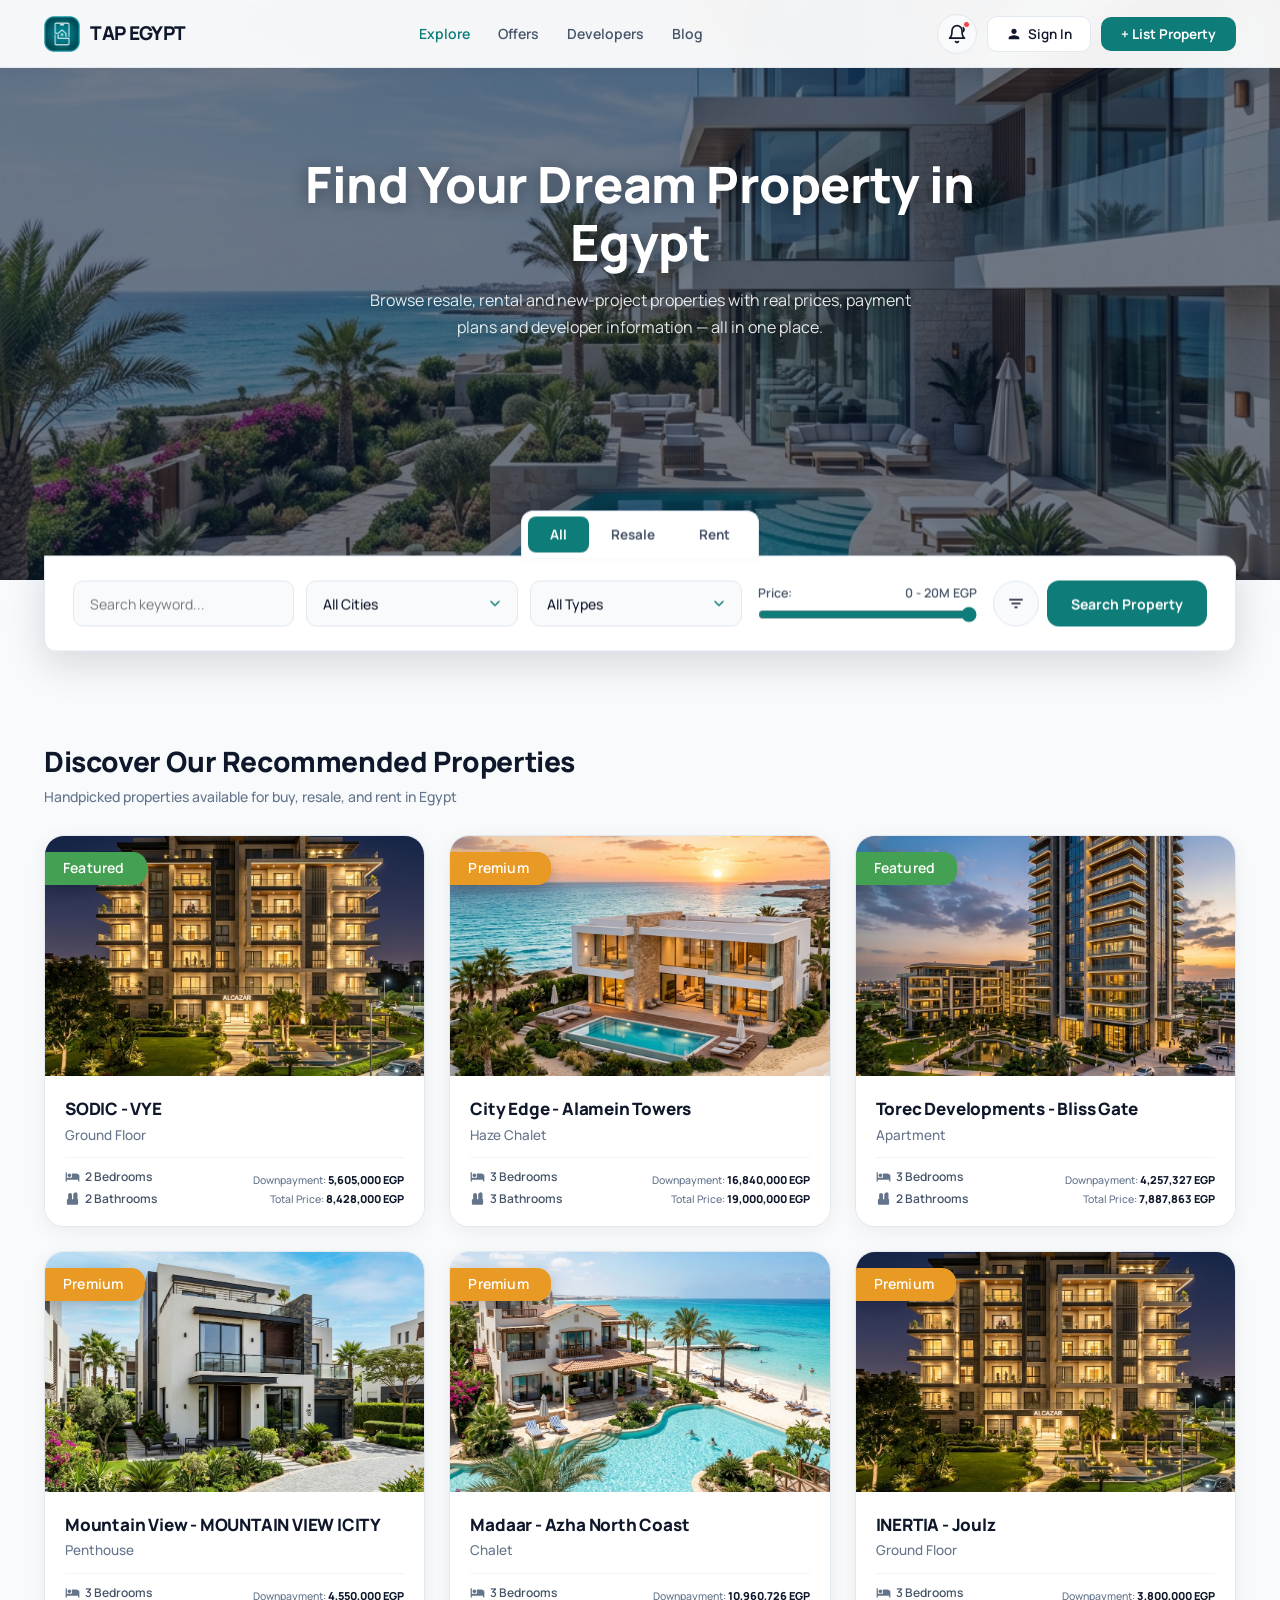
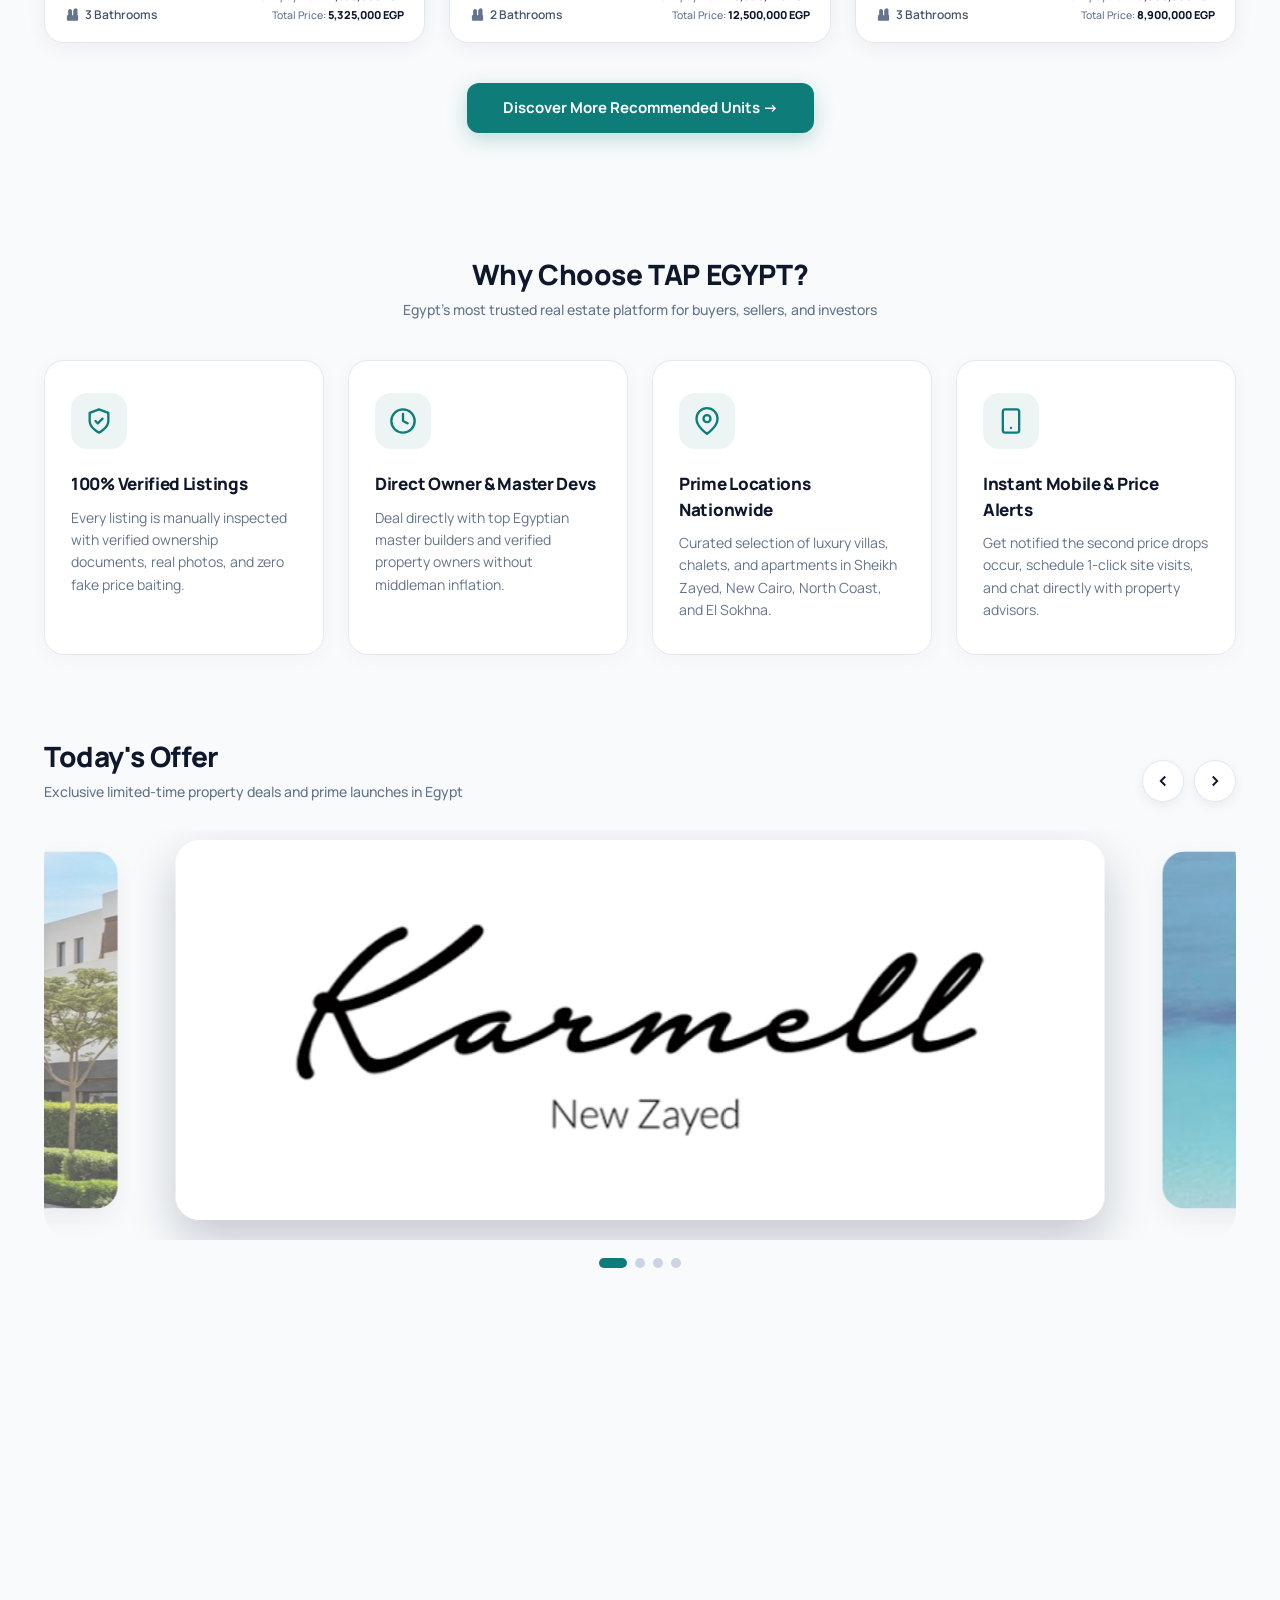
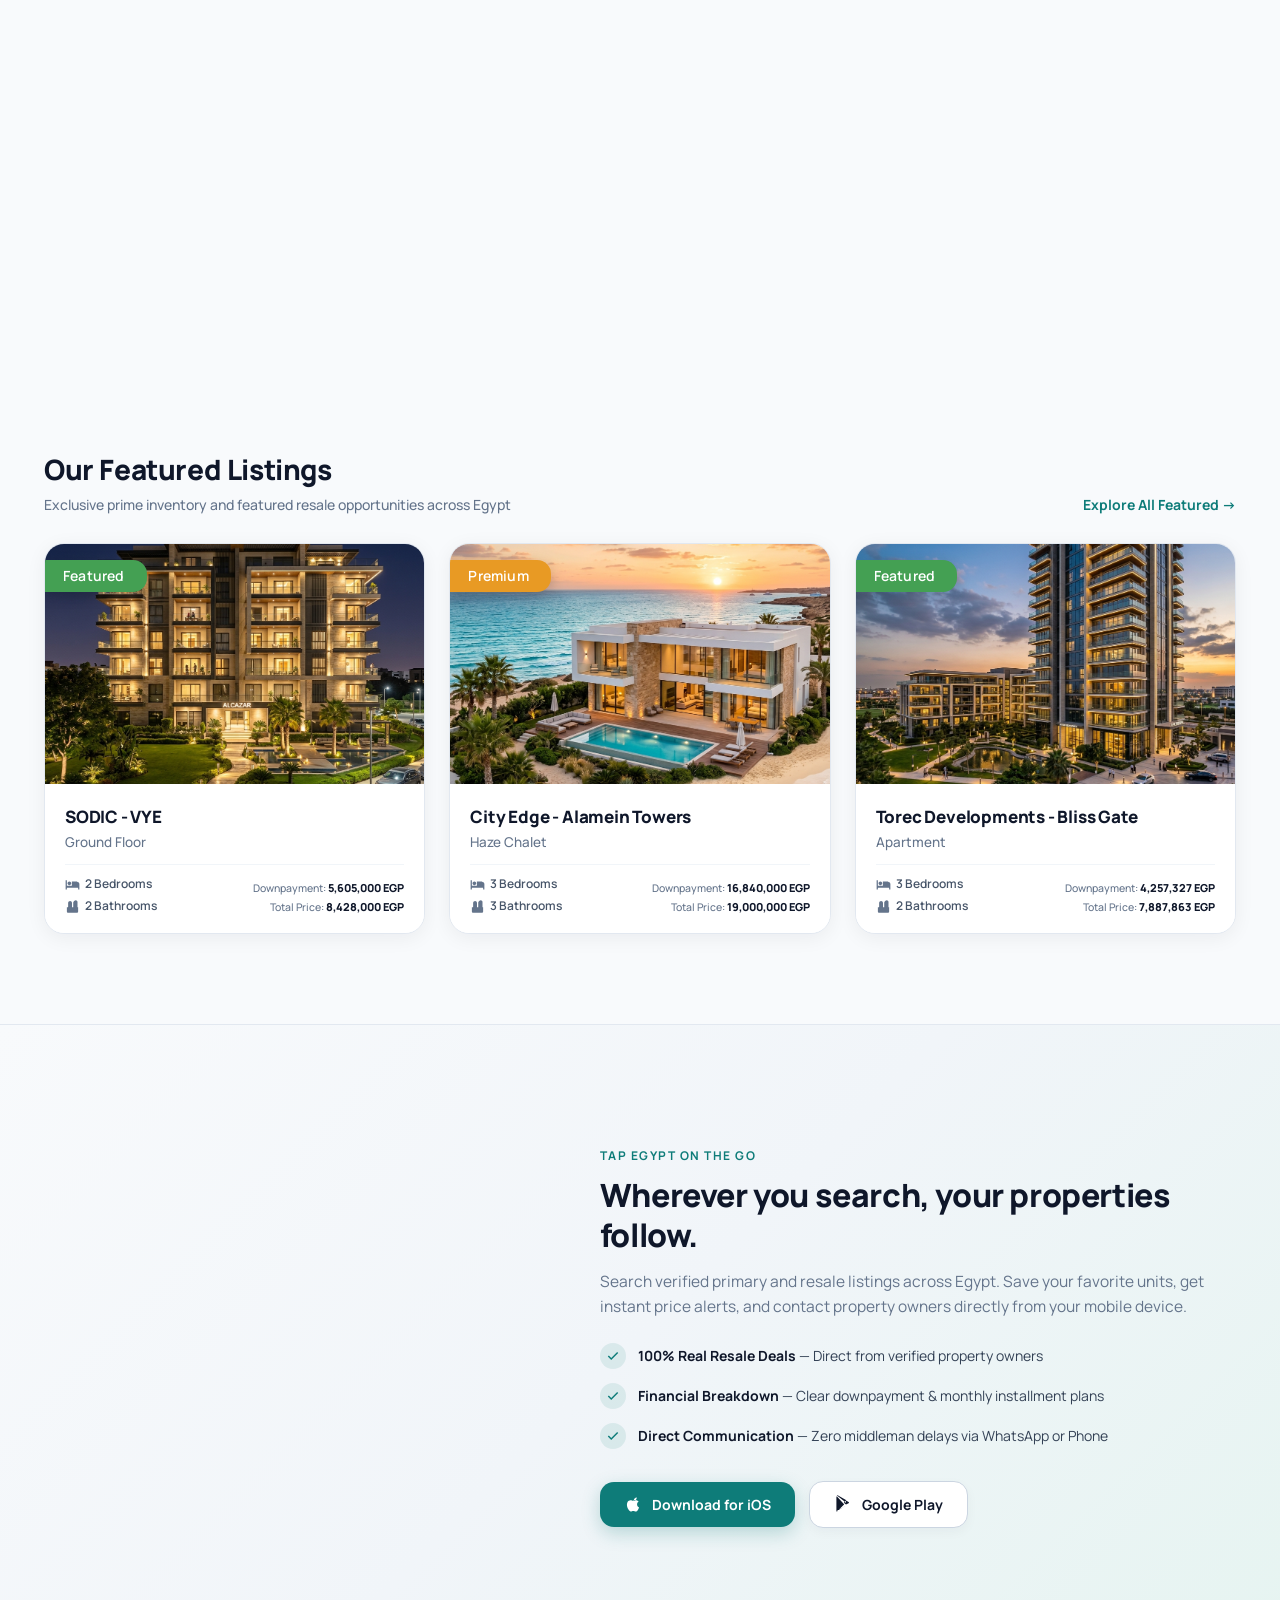
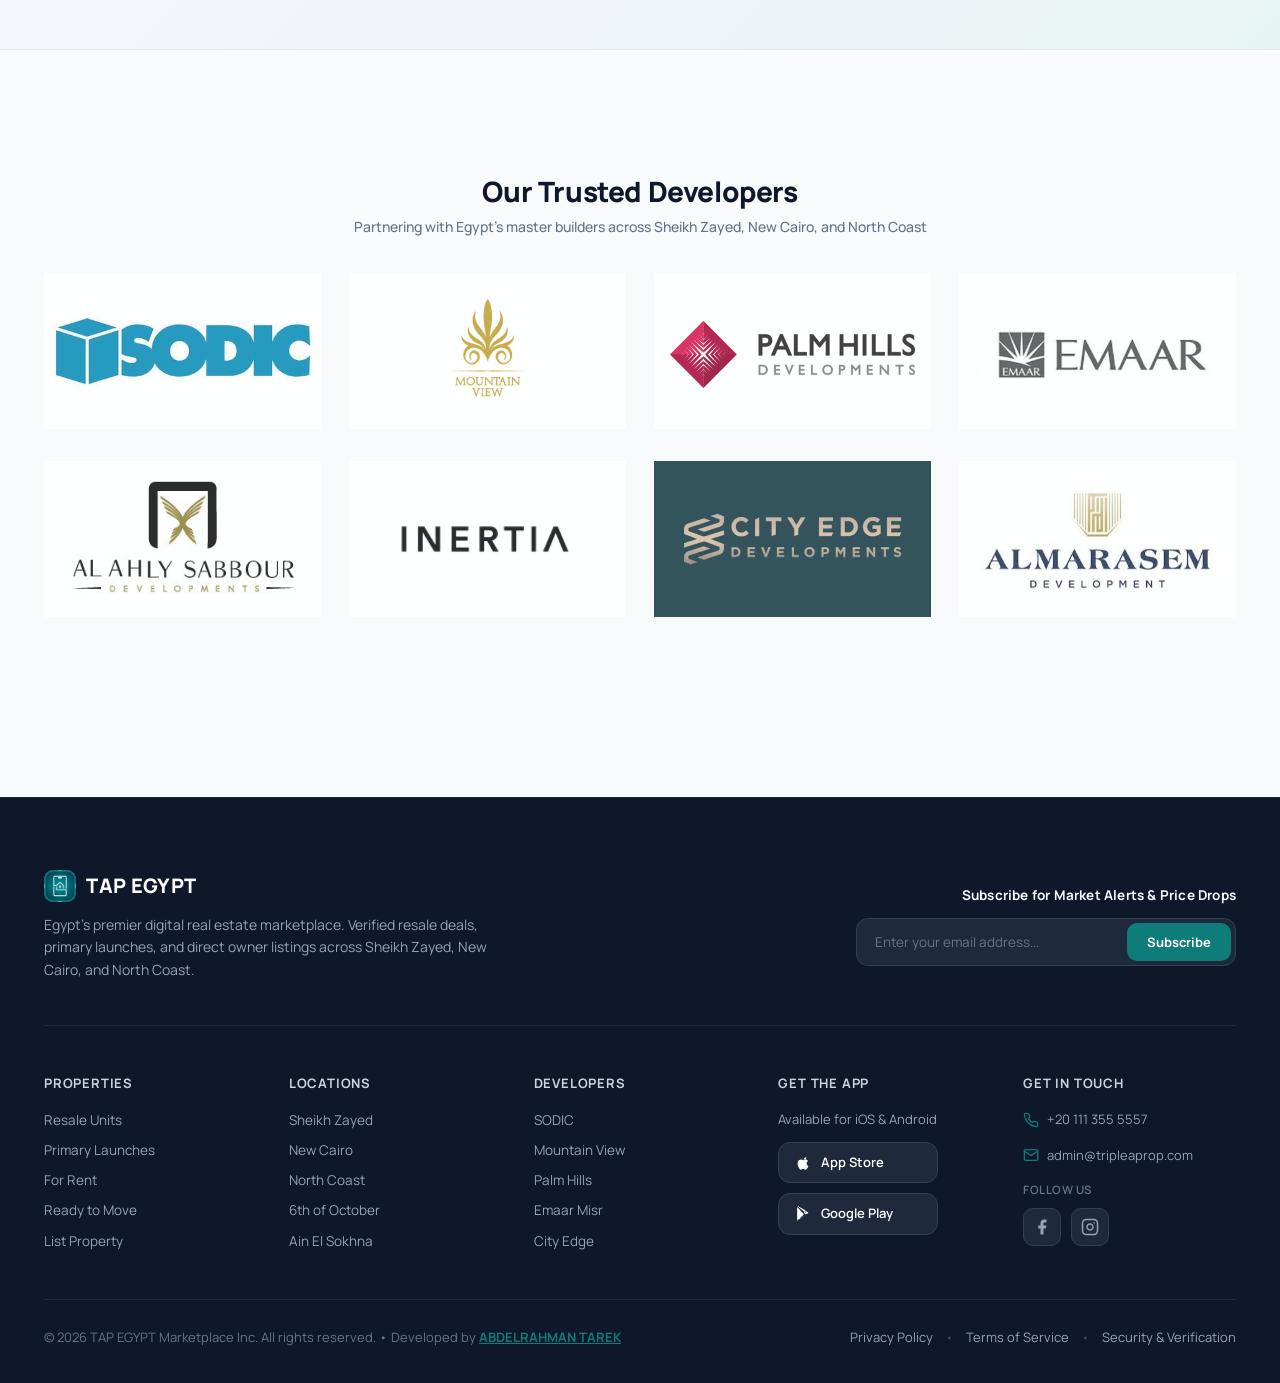
==== commit ab2099d7: "Add files via upload" ====
--- a/index.html
+++ b/index.html
@@ -43,7 +43,7 @@
   <link rel="apple-touch-icon" href="images/tapegypt_logo_transparent.png">
 
   <!-- Stylesheet -->
-  <link rel="stylesheet" href="tapegypt.css?v=2.8">
+  <link rel="stylesheet" href="tapegypt.css?v=2.9">
 </head>
 <body>
 
--- a/tapegypt.css
+++ b/tapegypt.css
@@ -4334,19 +4334,20 @@
   }
 
   .btn-discover-more-units {
-    display: inline-flex !important;
+    display: flex !important;
     align-items: center !important;
     justify-content: center !important;
-    width: auto !important;
-    max-width: 100% !important;
-    padding: 10px 20px !important;
-    font-size: 13px !important;
+    width: 100% !important;
+    max-width: 340px !important;
+    padding: 14px 24px !important;
+    font-size: 15px !important;
     font-weight: 700 !important;
     text-align: center !important;
     border-radius: 12px !important;
     box-sizing: border-box !important;
     line-height: 1.3 !important;
     white-space: nowrap !important;
+    box-shadow: 0 6px 20px rgba(14, 124, 121, 0.25) !important;
   }
 
   /* Hero Section & Search Card on Mobile (Fixing background cutoff & card overflow) */
@@ -5253,8 +5254,8 @@
   }
 
   .btn-discover-more-units {
-    font-size: 12px !important;
-    padding: 9px 16px !important;
+    font-size: 15px !important;
+    padding: 14px 24px !important;
   }
 }
 
